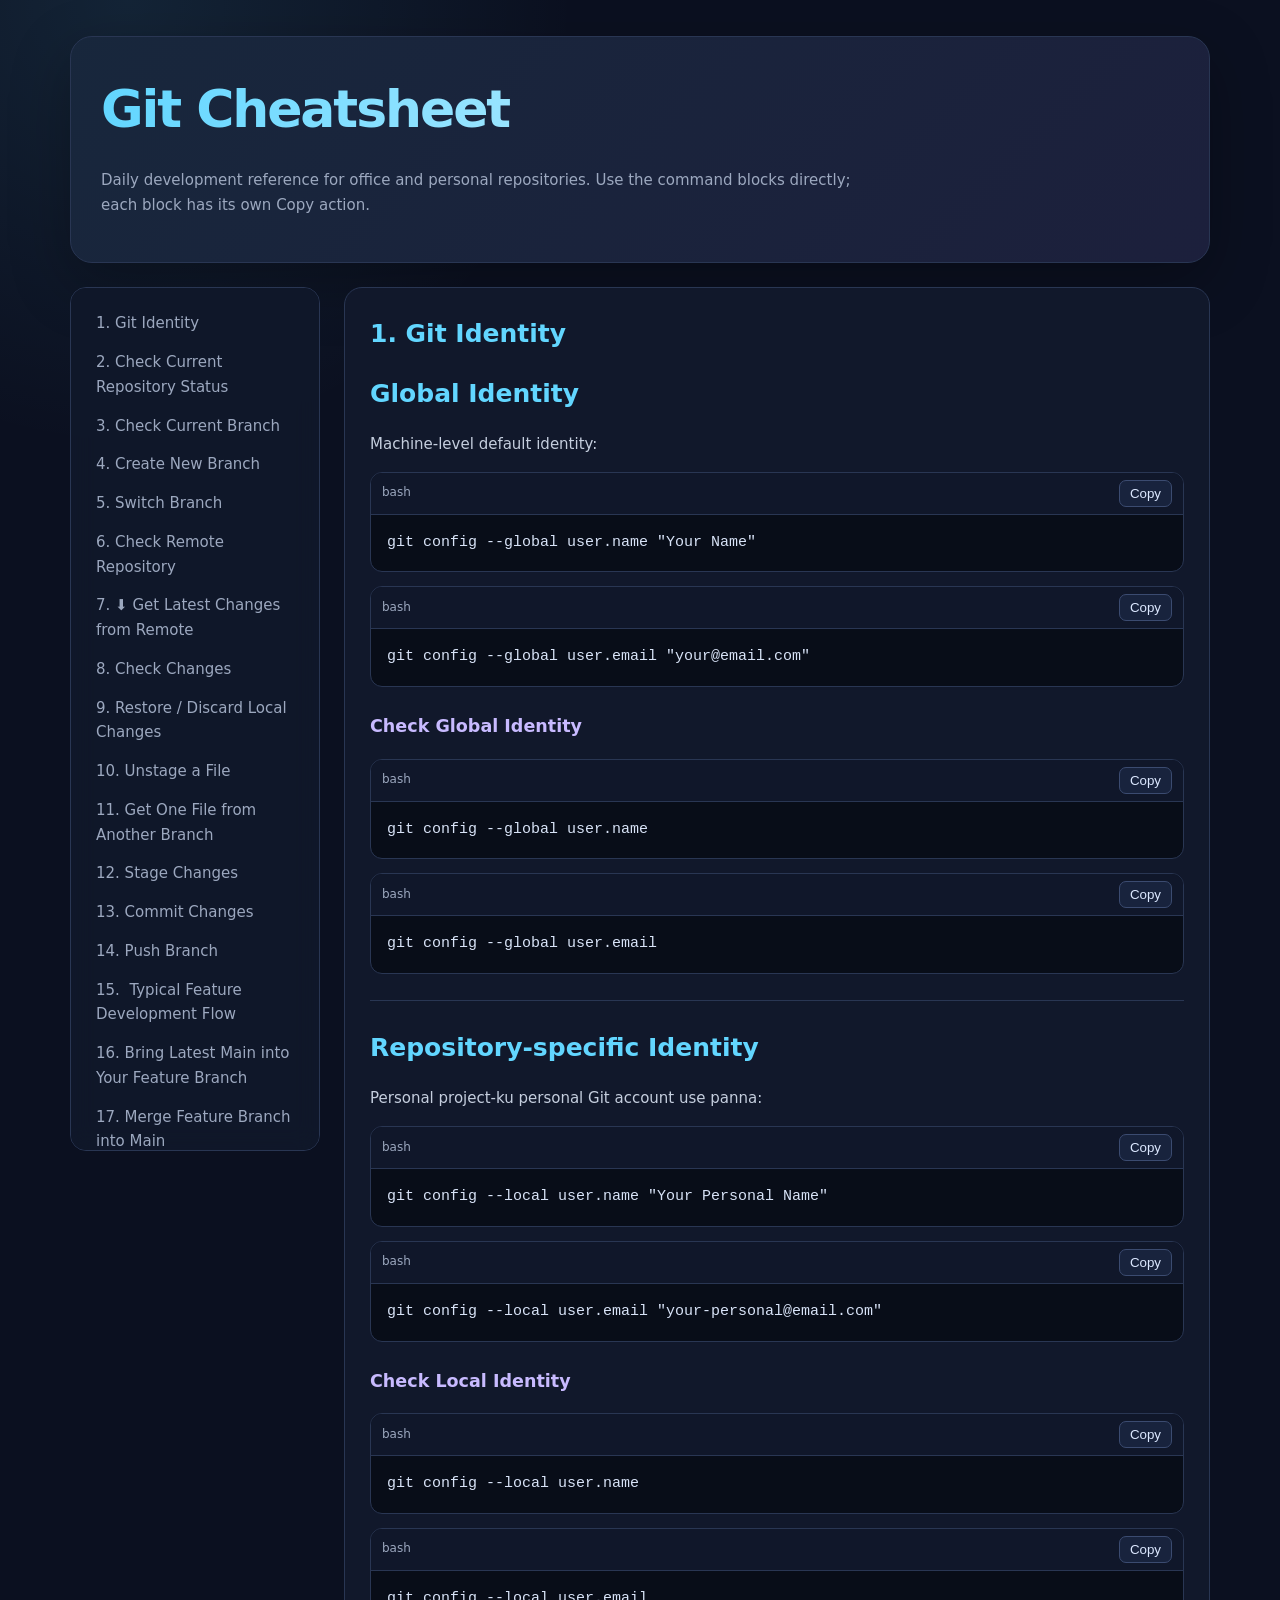
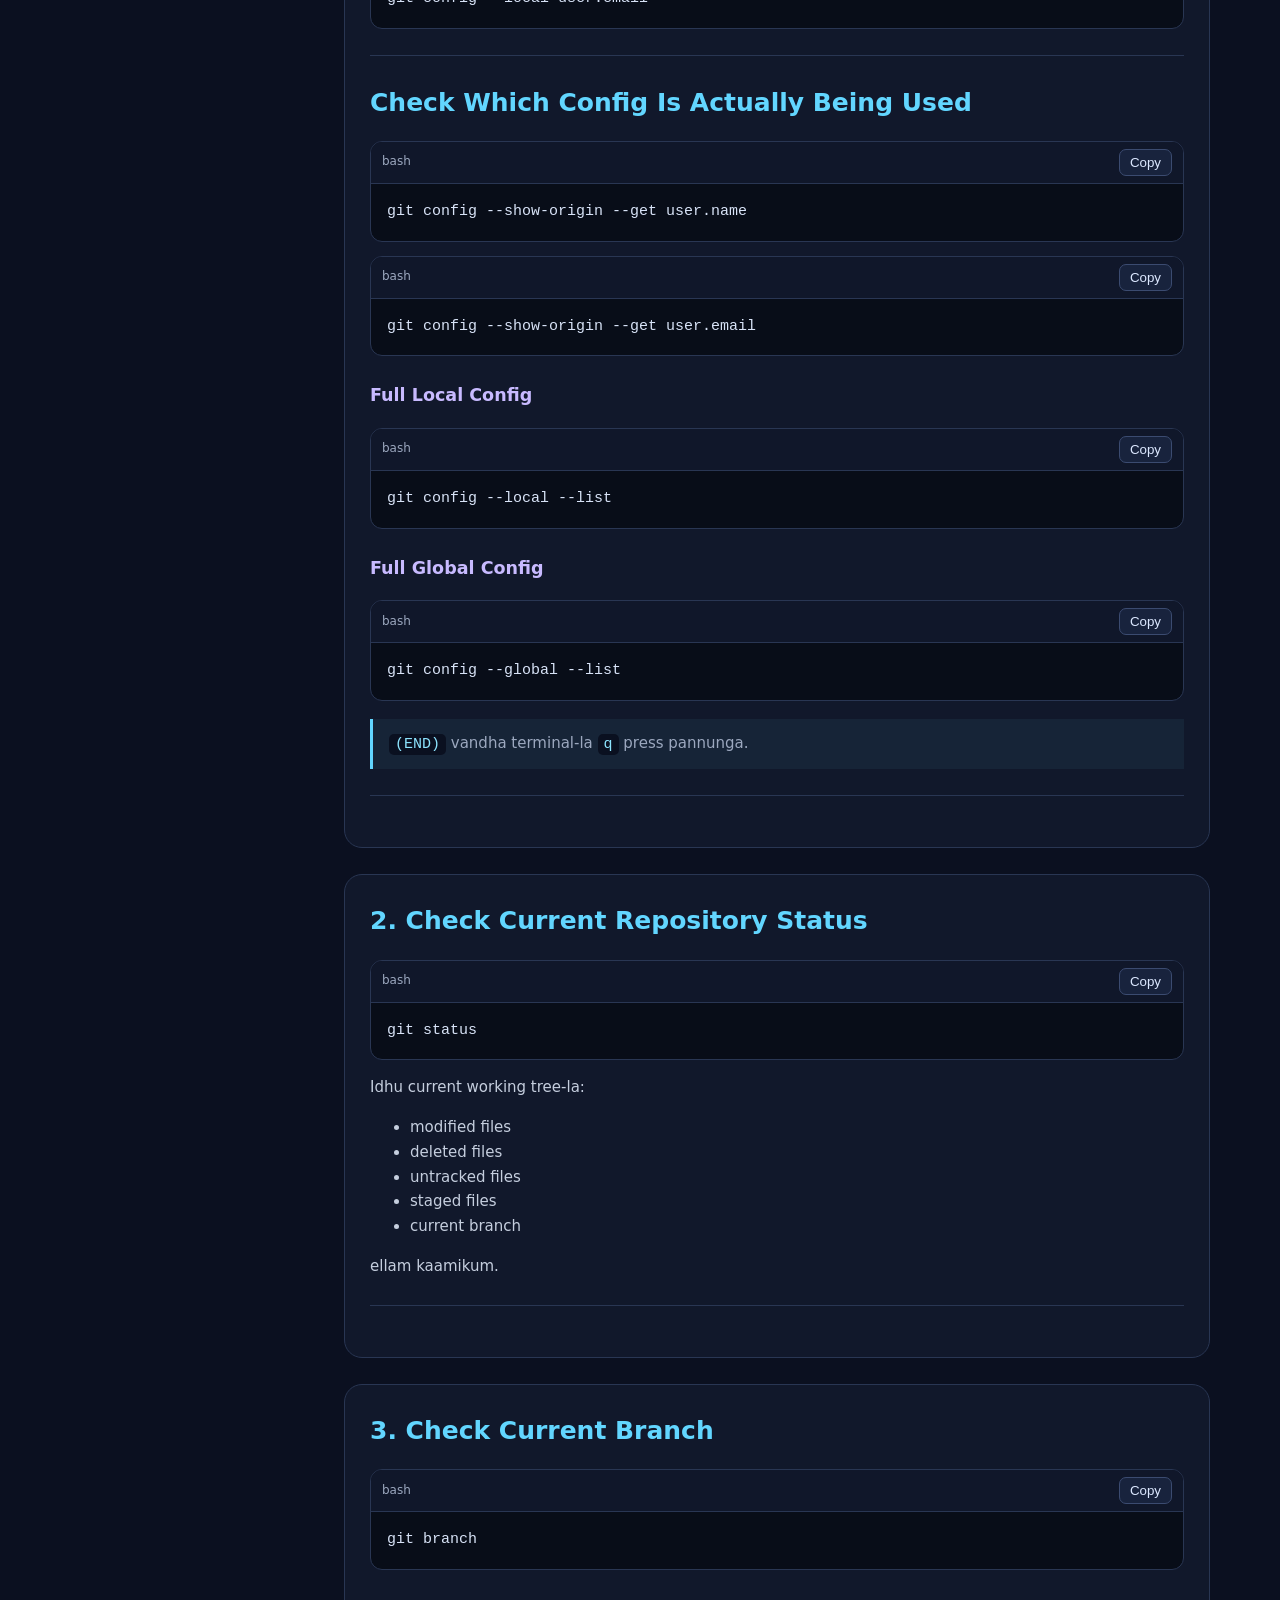
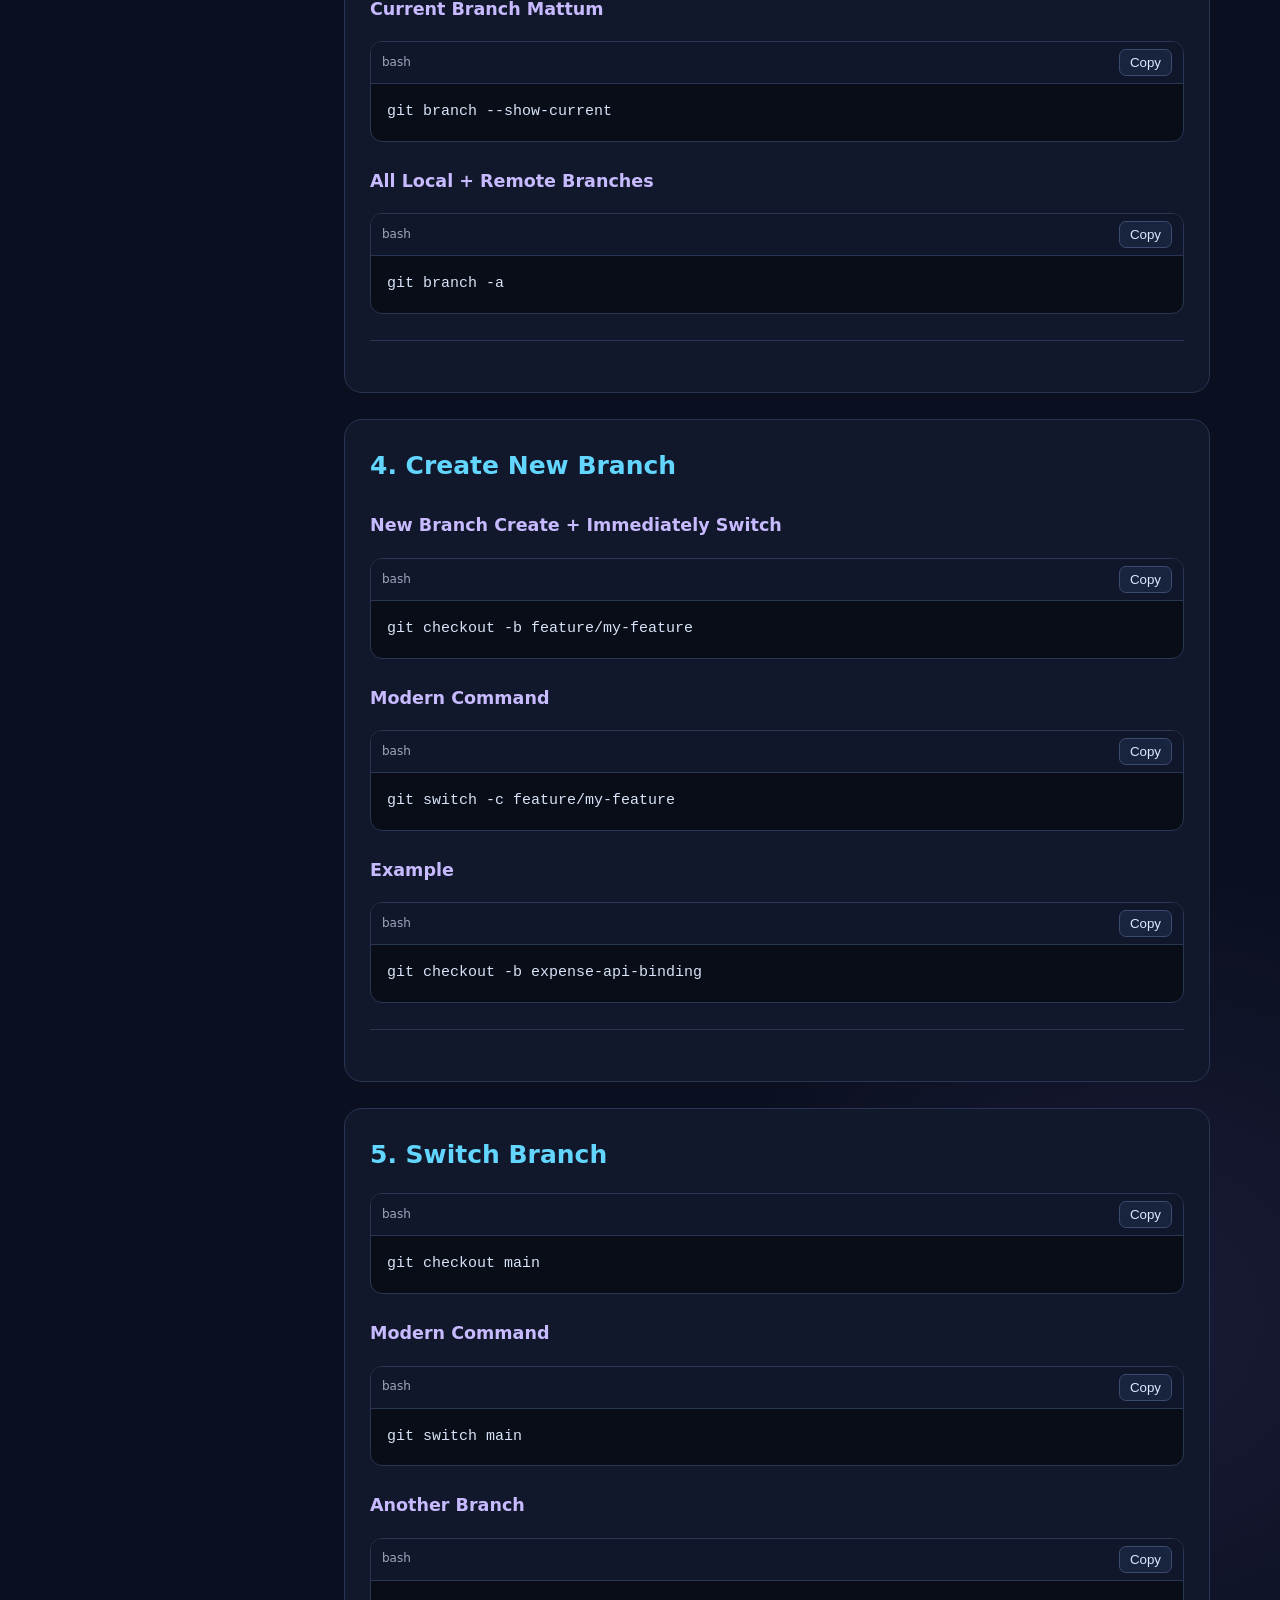
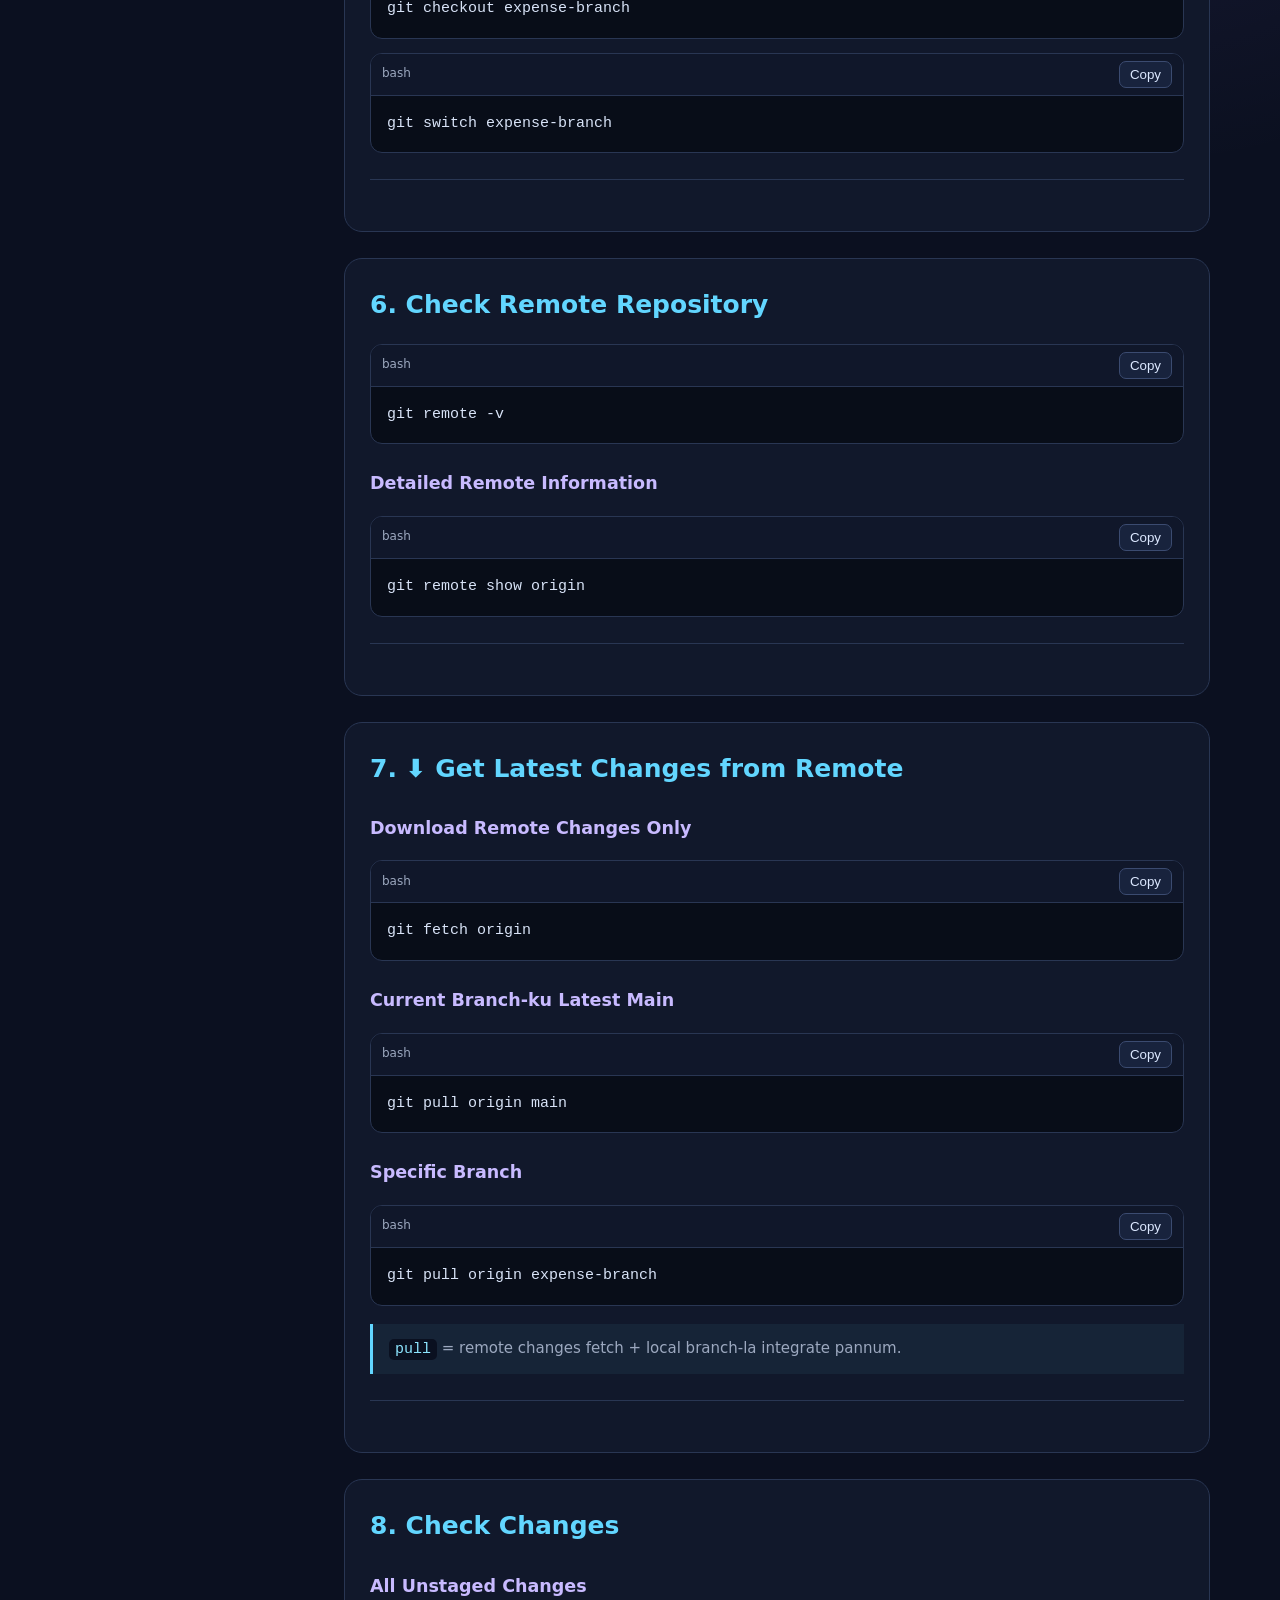
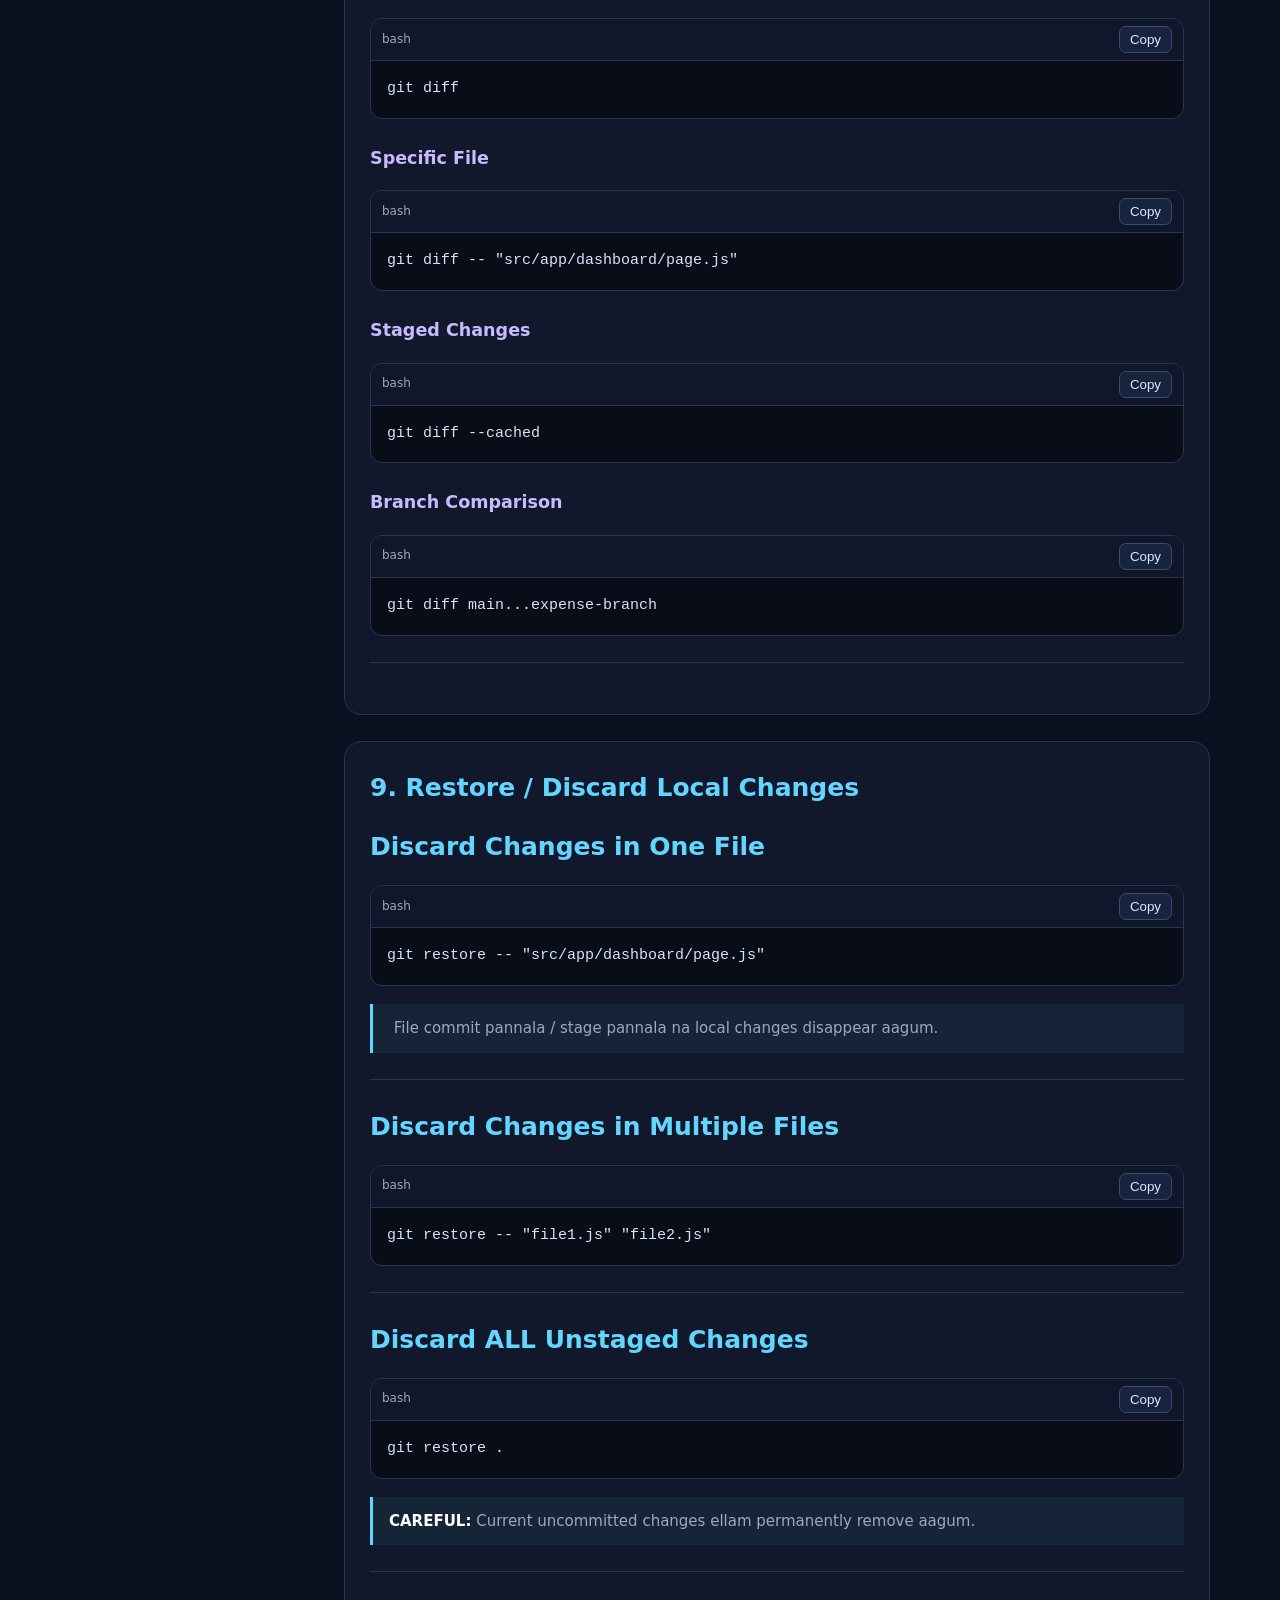
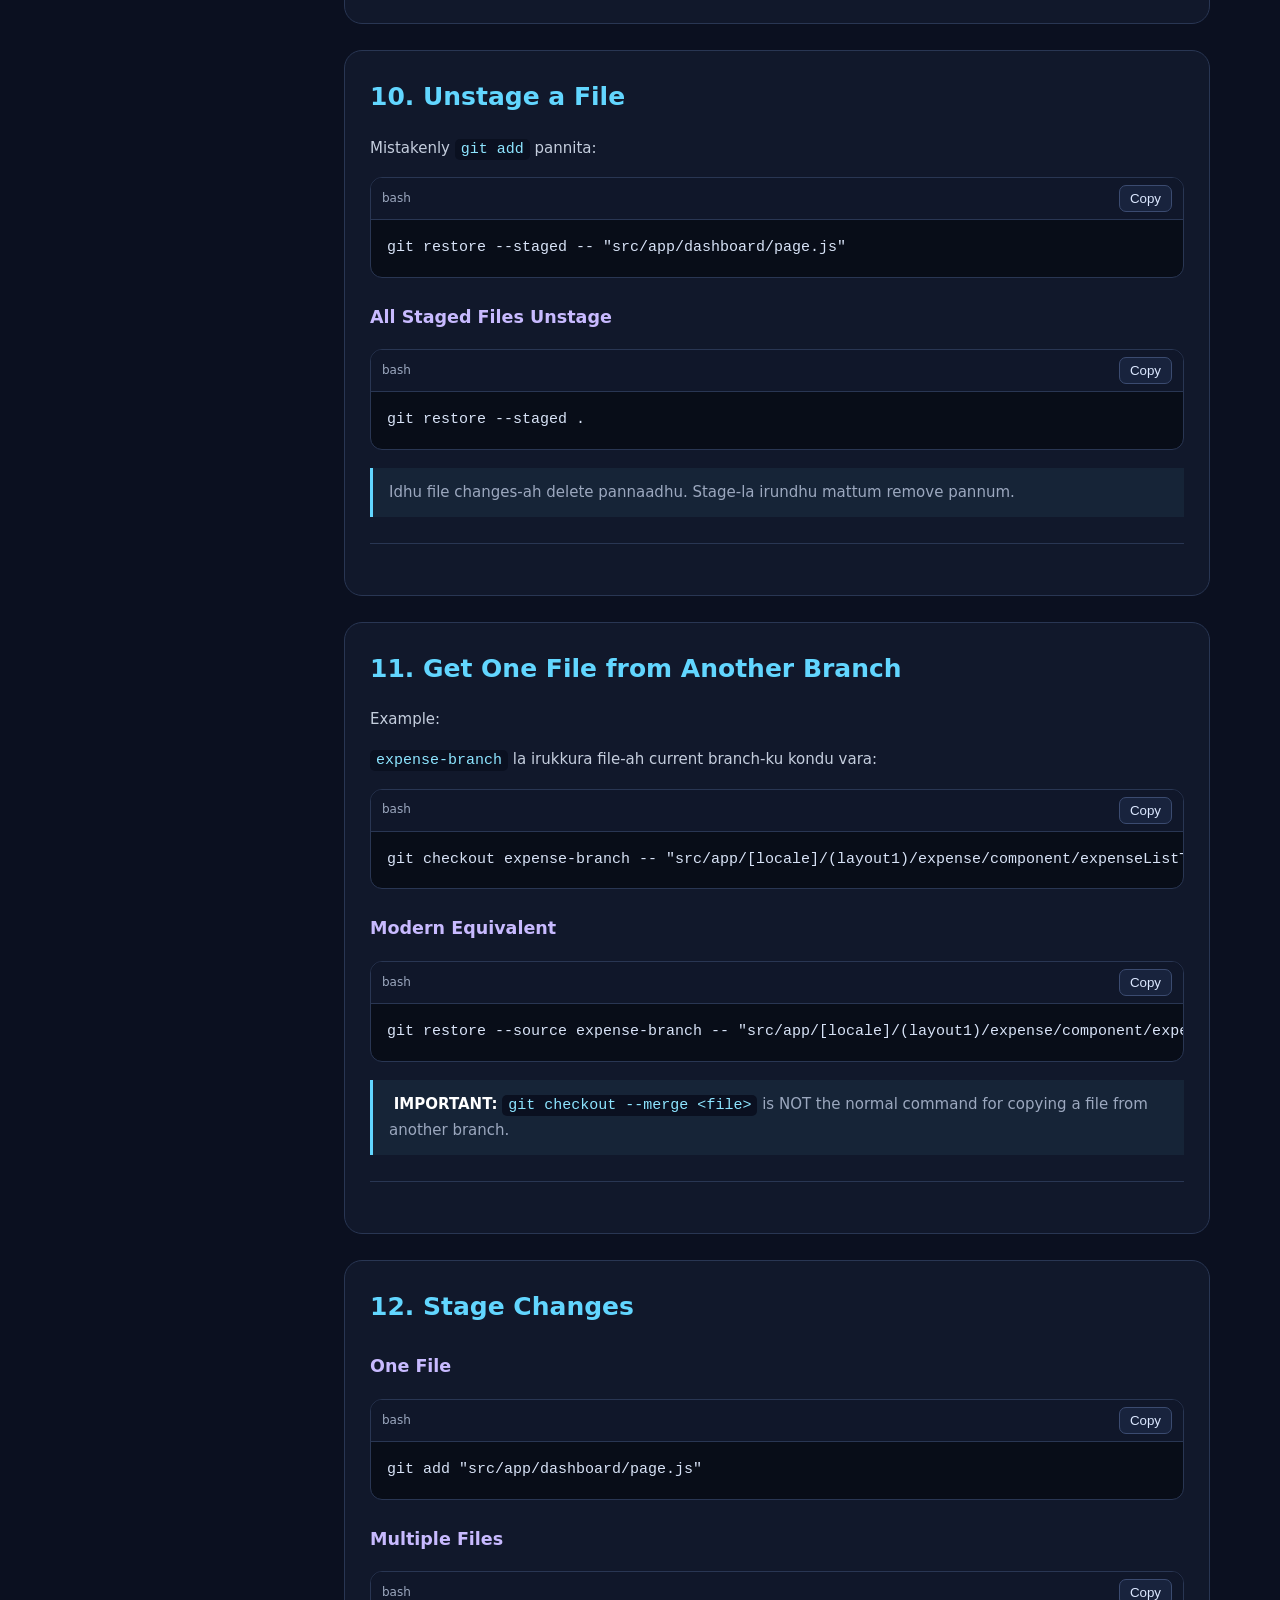
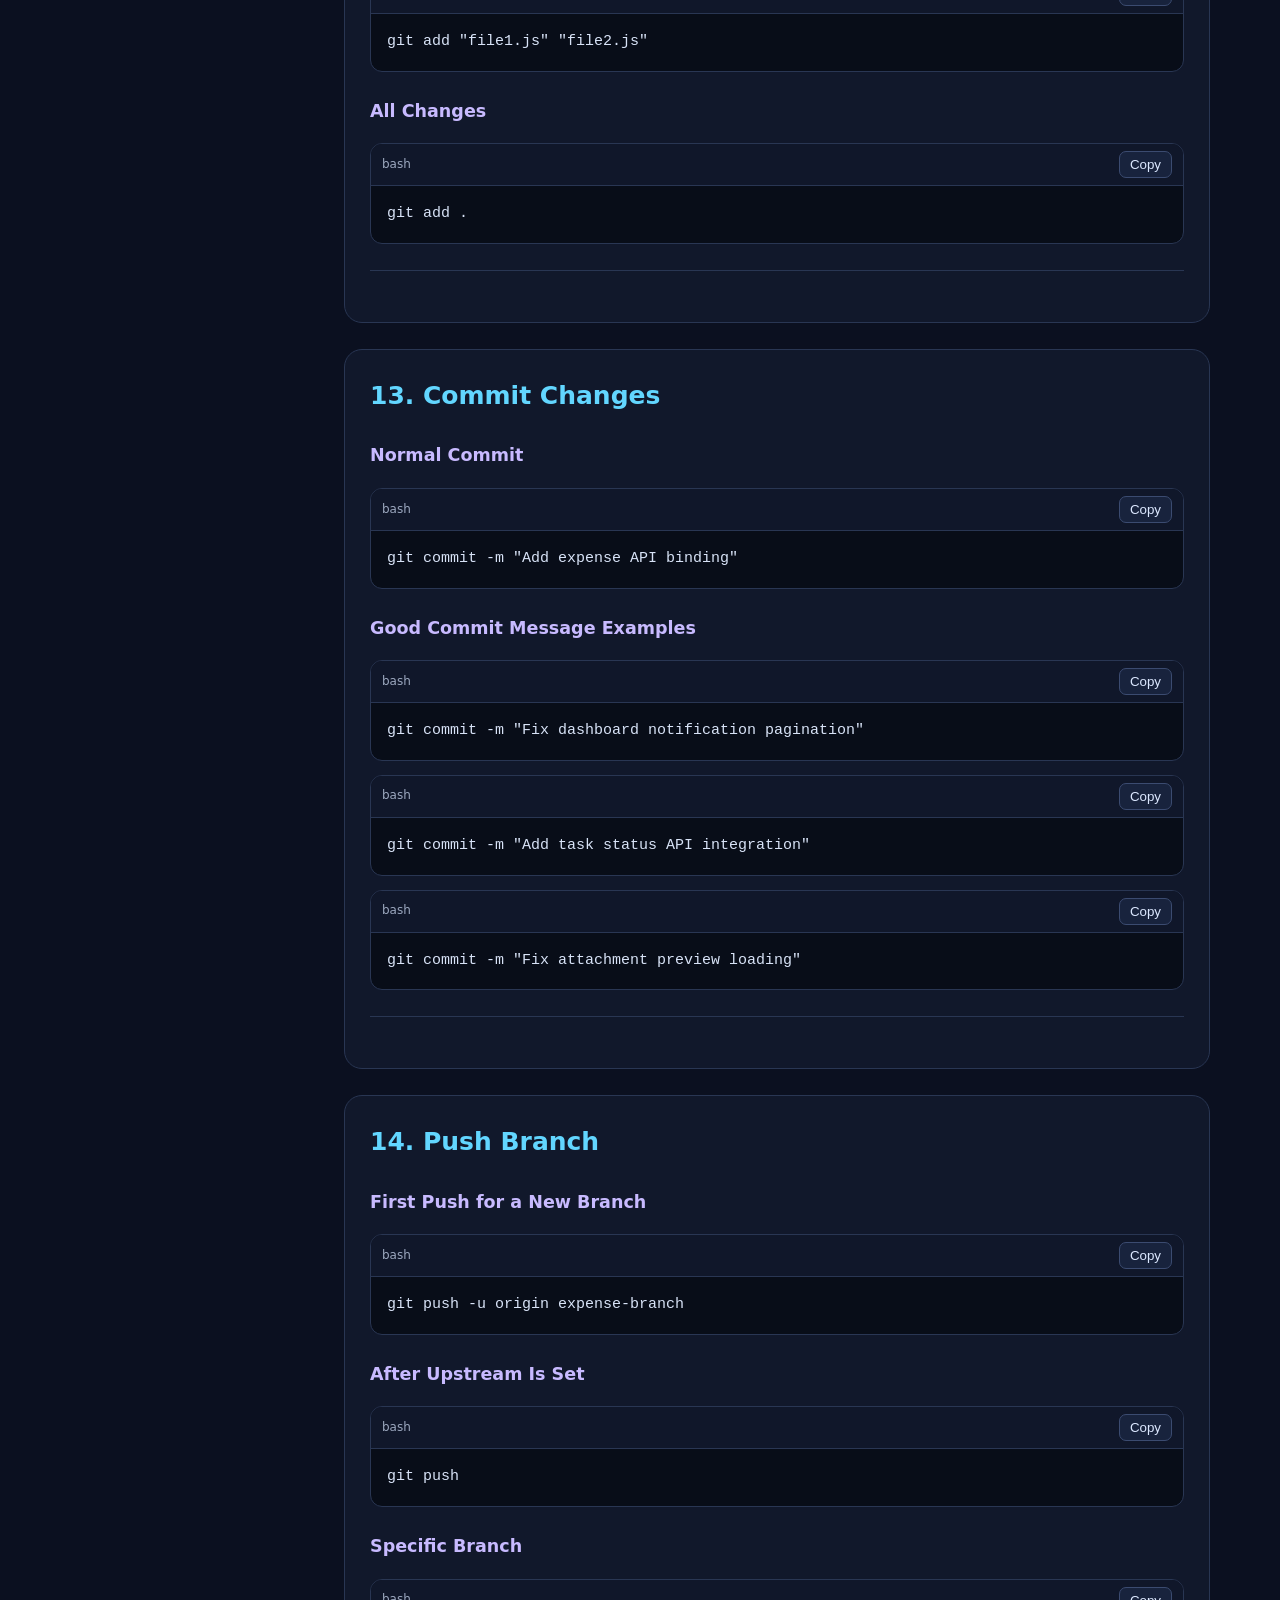
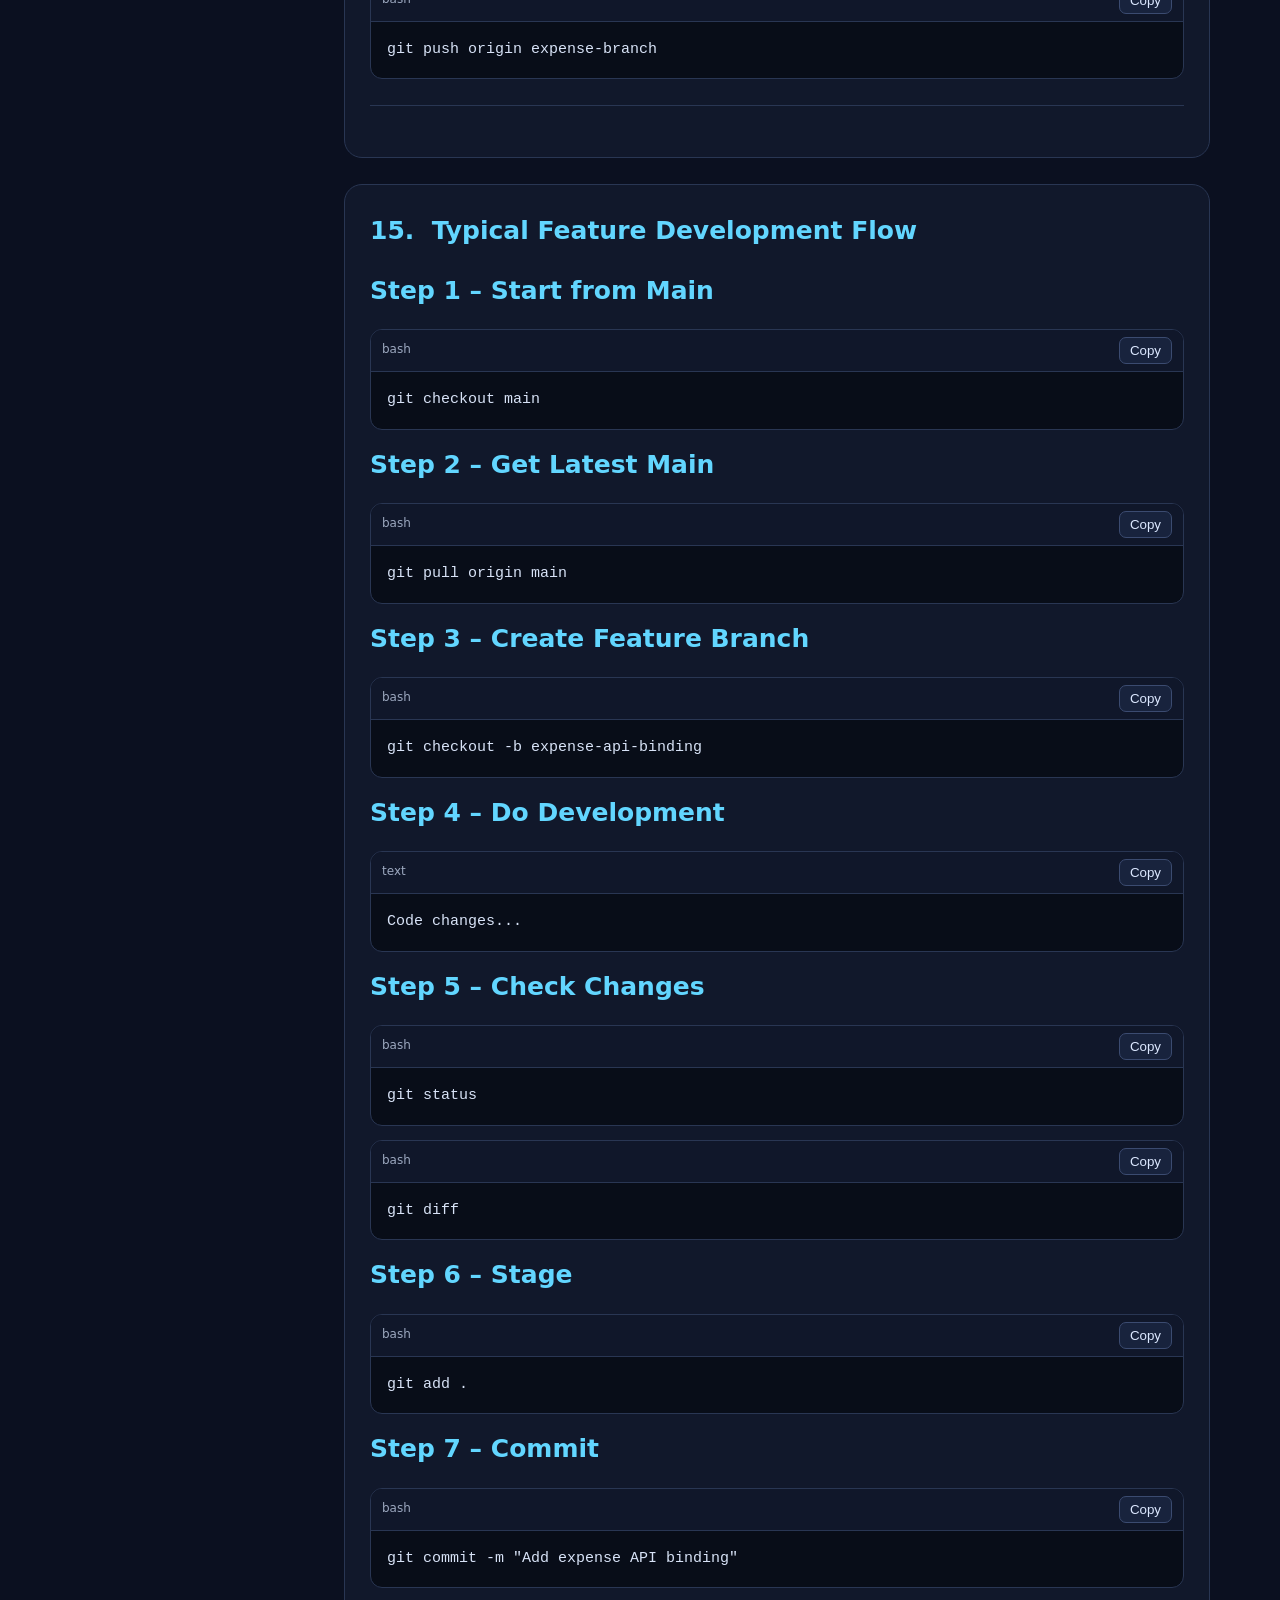
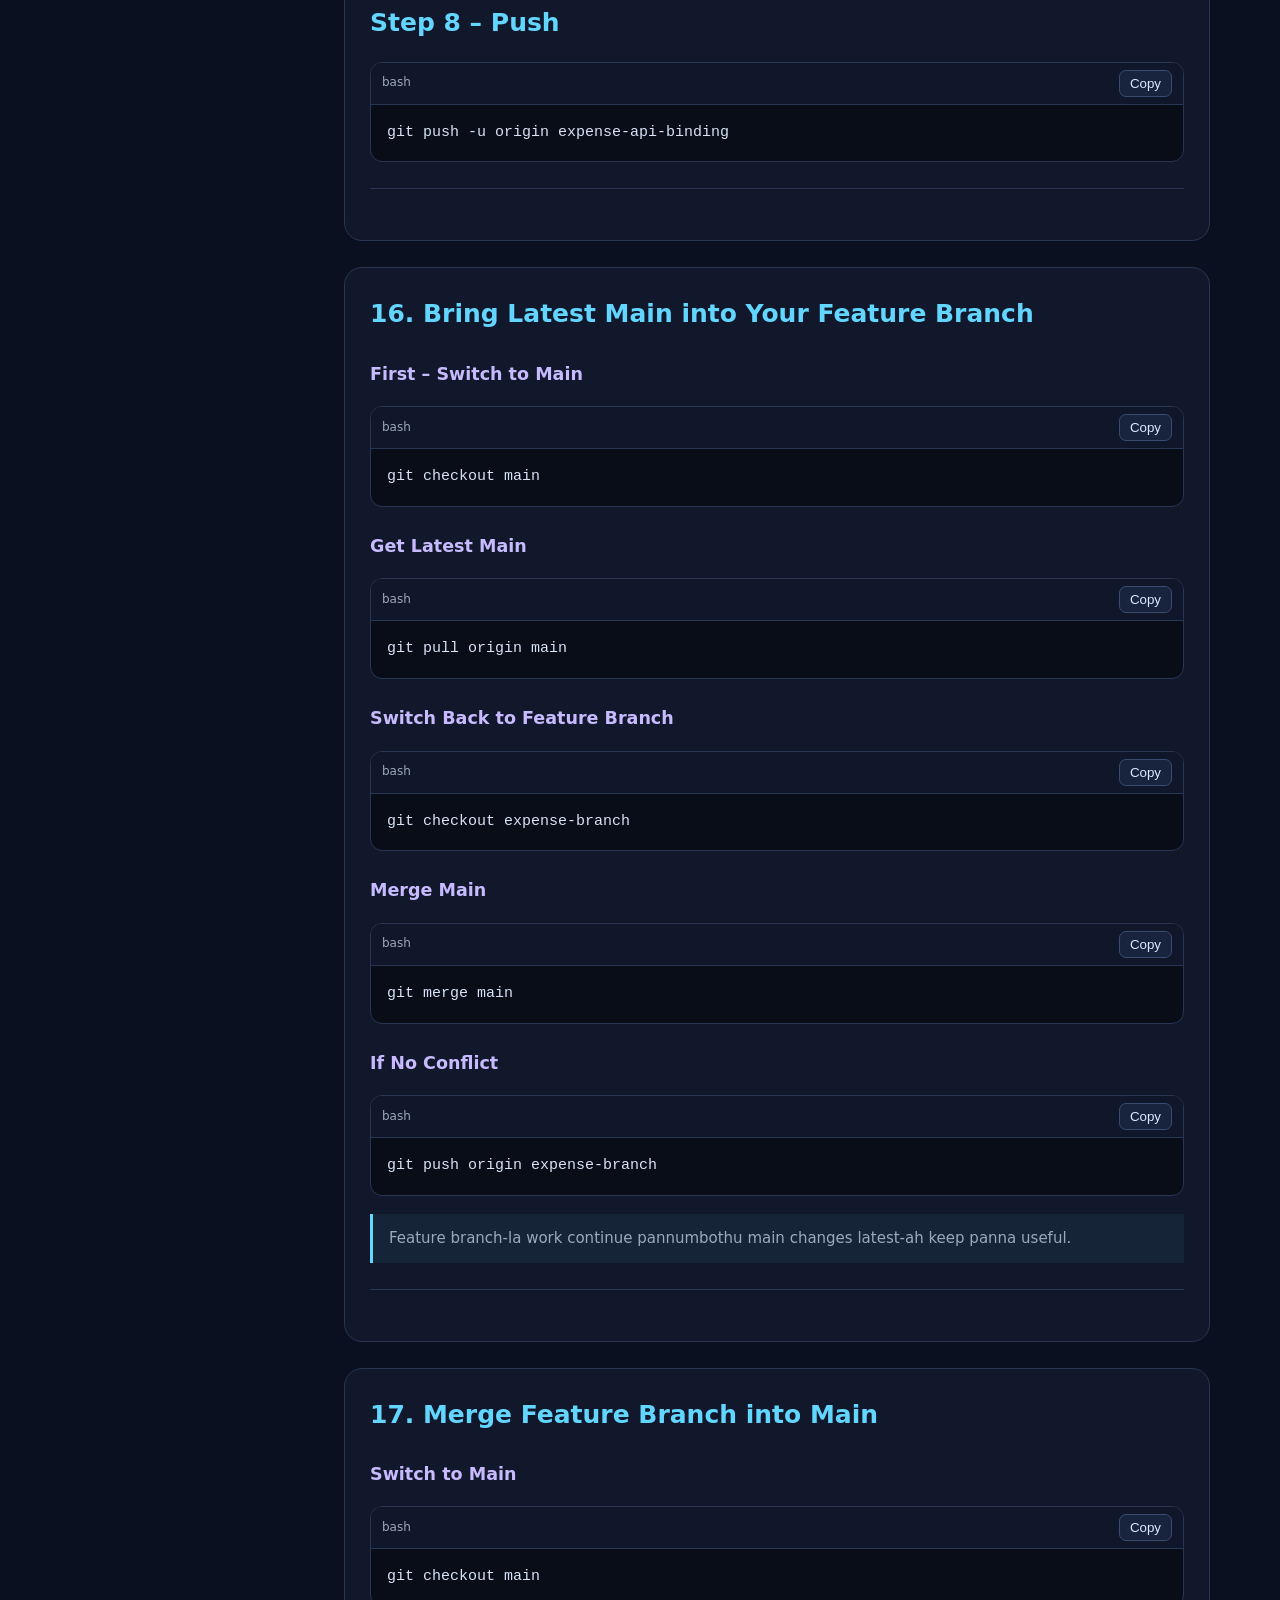
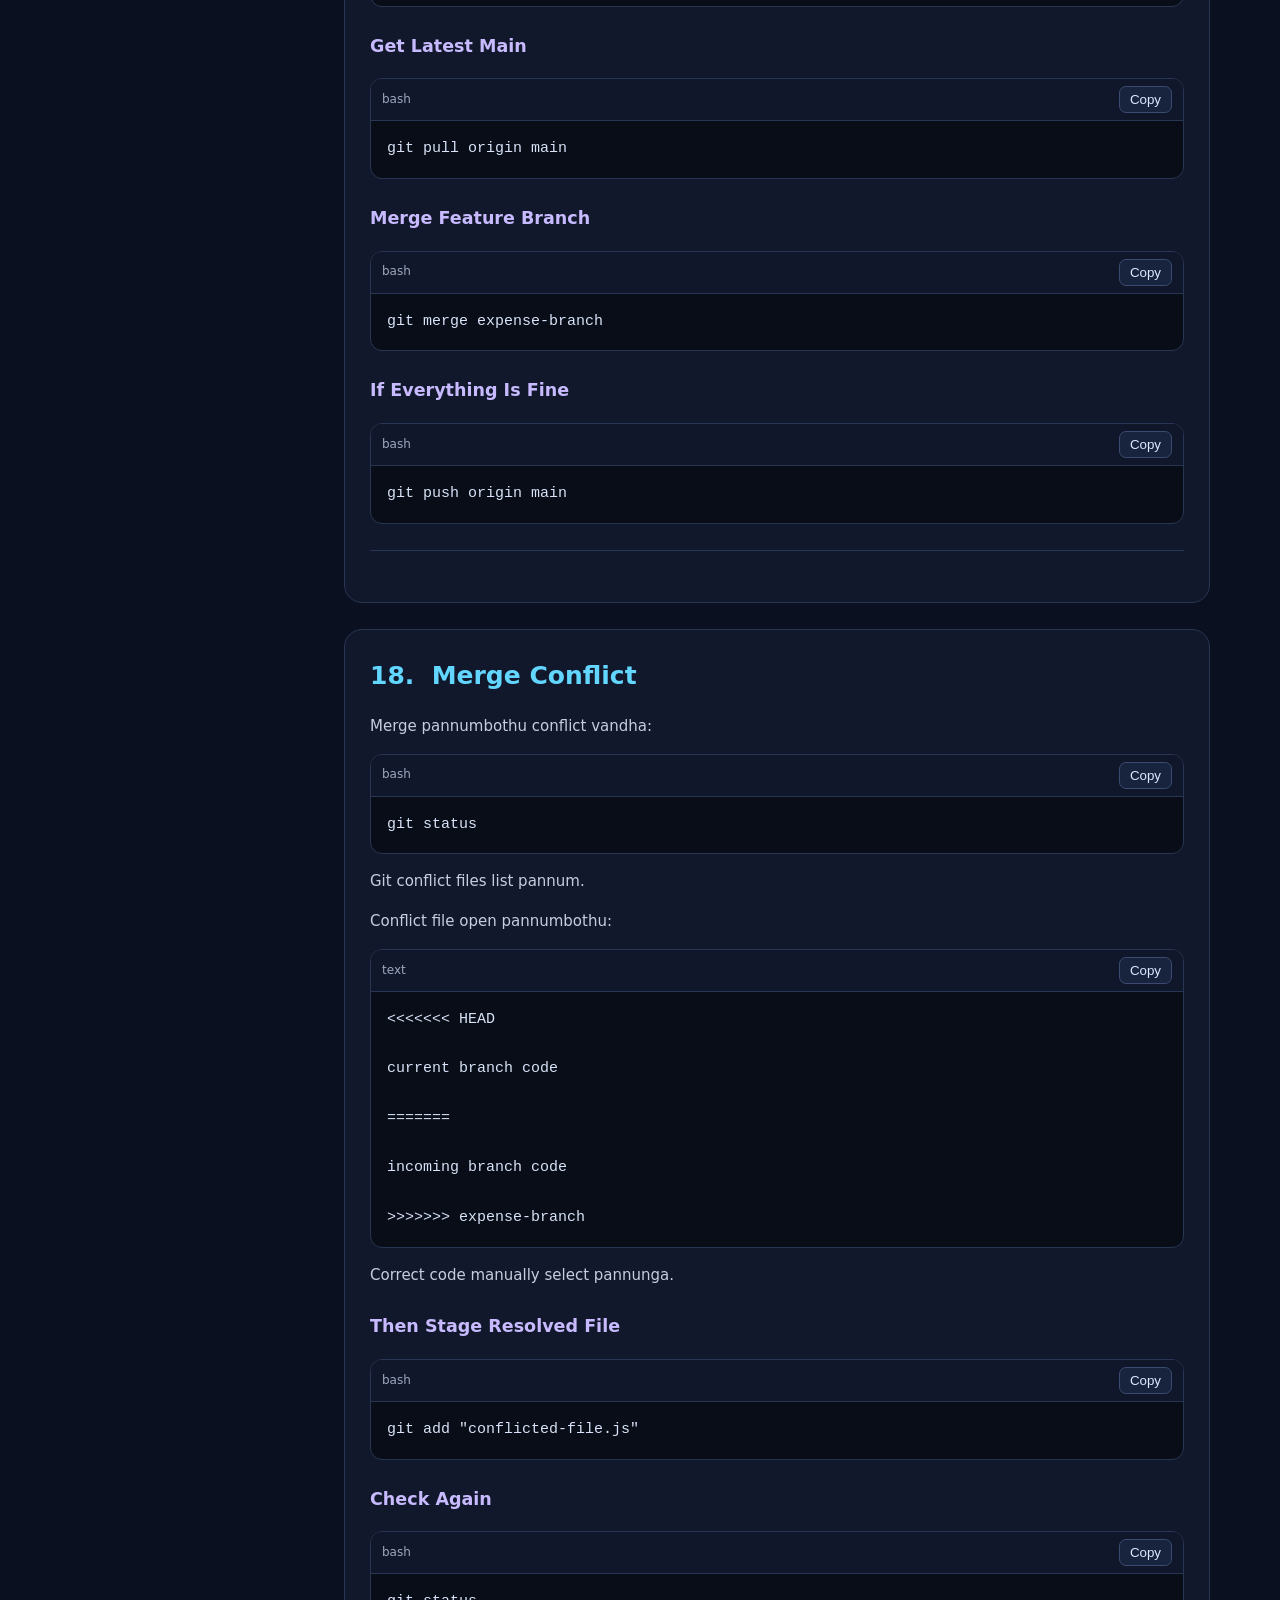
==== GIT-CHEATSHEET.html @ 541788a7 "Add files via upload" ====
<!doctype html>
<html lang="en">
<head>
<meta charset="utf-8">
<meta name="viewport" content="width=device-width, initial-scale=1">
<title>Git Cheatsheet</title>
<style>
:root {
  --bg:#0b1020;
  --panel:#11182b;
  --panel2:#17213a;
  --text:#e8edf7;
  --muted:#9ca8bf;
  --accent:#62d6ff;
  --accent2:#9b7bff;
  --green:#5ee6a8;
  --yellow:#ffd166;
  --red:#ff6b7a;
  --border:#293653;
}
* { box-sizing:border-box; }
html { scroll-behavior:smooth; }
body {
  margin:0;
  background:
    radial-gradient(circle at 10% 0%, rgba(98,214,255,.10), transparent 28rem),
    radial-gradient(circle at 90% 10%, rgba(155,123,255,.10), transparent 28rem),
    var(--bg);
  color:var(--text);
  font:15px/1.65 Inter,ui-sans-serif,system-ui,-apple-system,BlinkMacSystemFont,"Segoe UI",sans-serif;
}
.shell { max-width:1180px; margin:auto; padding:36px 20px 80px; }
.hero {
  padding:30px;
  border:1px solid var(--border);
  border-radius:22px;
  background:linear-gradient(135deg,rgba(98,214,255,.08),rgba(155,123,255,.08)),var(--panel);
  box-shadow:0 20px 60px rgba(0,0,0,.28);
  animation:rise .65s ease both;
}
.hero h1 {
  margin:0;
  font-size:clamp(30px,5vw,52px);
  letter-spacing:-.04em;
  background:linear-gradient(90deg,var(--accent),#fff,var(--accent2));
  background-size:220% auto;
  color:transparent;
  background-clip:text;
  -webkit-background-clip:text;
  animation:shine 5s linear infinite;
}
.hero p { color:var(--muted); max-width:760px; }
.layout { display:grid; grid-template-columns:250px minmax(0,1fr); gap:24px; margin-top:24px; }
nav {
  position:sticky; top:18px; align-self:start; max-height:calc(100vh - 36px);
  overflow:auto; padding:16px; border:1px solid var(--border); border-radius:16px;
  background:rgba(17,24,43,.88); backdrop-filter:blur(12px);
}
nav a {
  display:block; padding:7px 9px; border-radius:8px; color:var(--muted);
  text-decoration:none; transition:.2s ease;
}
nav a:hover { color:#fff; background:rgba(98,214,255,.10); transform:translateX(3px); }
main { min-width:0; }
section {
  margin-bottom:26px; padding:25px; border:1px solid var(--border);
  border-radius:18px; background:var(--panel);
  animation:fadeUp .55s ease both;
  scroll-margin-top:20px;
}
h2 { color:var(--accent); margin:0 0 18px; font-size:25px; }
h3 { color:#c8baff; margin-top:25px; }
p,li { color:#c5cede; }
blockquote {
  margin:18px 0; padding:12px 16px; border-left:3px solid var(--accent);
  background:rgba(98,214,255,.06); color:var(--muted);
}
hr { border:0; border-top:1px solid var(--border); margin:26px 0; }
code {
  color:#8de5ff; background:#0a1020; padding:2px 6px; border-radius:5px;
}
.code-wrap {
  margin:14px 0; overflow:hidden; border:1px solid var(--border);
  border-radius:12px; background:#080d18;
}
.code-head {
  display:flex; justify-content:space-between; align-items:center;
  padding:7px 11px; color:var(--muted); background:#10172a;
  border-bottom:1px solid var(--border); font-size:12px;
}
.copy-btn {
  border:1px solid #3b4b70; border-radius:7px; padding:5px 10px;
  background:#18233d; color:#dce8ff; cursor:pointer; transition:.2s;
}
.copy-btn:hover { border-color:var(--accent); color:#fff; }
pre { margin:0; padding:16px; overflow:auto; }
pre code { background:none; padding:0; color:#d8e3f7; }
strong { color:#fff; }
@keyframes rise { from {opacity:0;transform:translateY(12px)} to {opacity:1;transform:none} }
@keyframes fadeUp { from {opacity:0;transform:translateY(8px)} to {opacity:1;transform:none} }
@keyframes shine { to {background-position:220% center} }
@media (max-width:800px) {
  .layout { grid-template-columns:1fr; }
  nav { position:relative; top:auto; max-height:none; }
}
@media (prefers-reduced-motion:reduce) {
  *,*::before,*::after { animation:none!important; scroll-behavior:auto!important; transition:none!important; }
}
</style>
</head>
<body>
<div class="shell">
  <header class="hero">
    <h1>Git Cheatsheet</h1>
    <p>Daily development reference for office and personal repositories. Use the command blocks directly; each block has its own Copy action.</p>
  </header>
  <div class="layout">
    <nav aria-label="Quick Navigation">
      <a href="#1-git-identity">1.  Git Identity</a><a href="#2-check-current-repository-status">2.  Check Current Repository Status</a><a href="#3-check-current-branch">3.  Check Current Branch</a><a href="#4-create-new-branch">4.  Create New Branch</a><a href="#5-switch-branch">5.  Switch Branch</a><a href="#6-check-remote-repository">6.  Check Remote Repository</a><a href="#7-get-latest-changes-from-remote">7. ⬇️ Get Latest Changes from Remote</a><a href="#8-check-changes">8.  Check Changes</a><a href="#9-restore-discard-local-changes">9.  Restore / Discard Local Changes</a><a href="#10-unstage-a-file">10.  Unstage a File</a><a href="#11-get-one-file-from-another-branch">11.  Get One File from Another Branch</a><a href="#12-stage-changes">12.  Stage Changes</a><a href="#13-commit-changes">13.  Commit Changes</a><a href="#14-push-branch">14.  Push Branch</a><a href="#15-typical-feature-development-flow">15. ️ Typical Feature Development Flow</a><a href="#16-bring-latest-main-into-your-feature-branch">16.  Bring Latest Main into Your Feature Branch</a><a href="#17-merge-feature-branch-into-main">17.  Merge Feature Branch into Main</a><a href="#18-merge-conflict">18. ️ Merge Conflict</a><a href="#19-abort-a-merge">19.  Abort a Merge</a><a href="#20-abort-rebase">20.  Abort Rebase</a><a href="#21-view-commit-history">21.  View Commit History</a><a href="#22-check-a-specific-commit">22.  Check a Specific Commit</a><a href="#23-amend-last-commit">23. ️ Amend Last Commit</a><a href="#24-revert-a-commit">24. ↩️ Revert a Commit</a><a href="#25-reset">25. ⏪ Reset</a><a href="#26-recover-lost-changes-commits">26.  Recover Lost Changes / Commits</a><a href="#27-stash">27.  Stash</a><a href="#28-delete-branch">28. ️ Delete Branch</a><a href="#29-rename-current-branch">29. ️ Rename Current Branch</a><a href="#30-compare-branches">30.  Compare Branches</a><a href="#31-see-which-files-changed">31.  See Which Files Changed</a><a href="#32-remove-untracked-files">32.  Remove Untracked Files</a><a href="#33-pull-before-starting-work">33.  Pull Before Starting Work</a><a href="#34-before-commit-checklist">34.  Before Commit Checklist</a><a href="#35-before-push-checklist">35.  Before Push Checklist</a><a href="#36-if-you-accidentally-added-a-secret">36.  If You Accidentally Added a Secret</a><a href="#37-check-ignored-files">37.  Check Ignored Files</a><a href="#38-common-git-commands-quick-reference">38.  Common Git Commands – Quick Reference</a><a href="#39-nano-editor">39.  Nano Editor</a><a href="#40-vim-editor">40.  Vim Editor</a><a href="#41-recommended-daily-workflow">41.  Recommended Daily Workflow</a><a href="#42-important-difference">42.  Important Difference</a><a href="#43-golden-rule">43. ️ Golden Rule</a><a href="#git-command-safety-guide">Git Command Safety Guide</a><a href="#final-reminder">Final Reminder</a>
    </nav>
    <main>
<section id="1-git-identity"><h2>1.  Git Identity</h2><h2 id="global-identity">Global Identity</h2>
<p>Machine-level default identity:</p>
<div class="code-wrap"><div class="code-head"><span>bash</span><button type="button" class="copy-btn">Copy</button></div><pre><code>git config --global user.name &quot;Your Name&quot;</code></pre></div>
<div class="code-wrap"><div class="code-head"><span>bash</span><button type="button" class="copy-btn">Copy</button></div><pre><code>git config --global user.email &quot;your@email.com&quot;</code></pre></div>
<h3>Check Global Identity</h3>
<div class="code-wrap"><div class="code-head"><span>bash</span><button type="button" class="copy-btn">Copy</button></div><pre><code>git config --global user.name</code></pre></div>
<div class="code-wrap"><div class="code-head"><span>bash</span><button type="button" class="copy-btn">Copy</button></div><pre><code>git config --global user.email</code></pre></div>
<hr>
<h2 id="repository-specific-identity">Repository-specific Identity</h2>
<p>Personal project-ku personal Git account use panna:</p>
<div class="code-wrap"><div class="code-head"><span>bash</span><button type="button" class="copy-btn">Copy</button></div><pre><code>git config --local user.name &quot;Your Personal Name&quot;</code></pre></div>
<div class="code-wrap"><div class="code-head"><span>bash</span><button type="button" class="copy-btn">Copy</button></div><pre><code>git config --local user.email &quot;your-personal@email.com&quot;</code></pre></div>
<h3>Check Local Identity</h3>
<div class="code-wrap"><div class="code-head"><span>bash</span><button type="button" class="copy-btn">Copy</button></div><pre><code>git config --local user.name</code></pre></div>
<div class="code-wrap"><div class="code-head"><span>bash</span><button type="button" class="copy-btn">Copy</button></div><pre><code>git config --local user.email</code></pre></div>
<hr>
<h2 id="check-which-config-is-actually-being-used">Check Which Config Is Actually Being Used</h2>
<div class="code-wrap"><div class="code-head"><span>bash</span><button type="button" class="copy-btn">Copy</button></div><pre><code>git config --show-origin --get user.name</code></pre></div>
<div class="code-wrap"><div class="code-head"><span>bash</span><button type="button" class="copy-btn">Copy</button></div><pre><code>git config --show-origin --get user.email</code></pre></div>
<h3>Full Local Config</h3>
<div class="code-wrap"><div class="code-head"><span>bash</span><button type="button" class="copy-btn">Copy</button></div><pre><code>git config --local --list</code></pre></div>
<h3>Full Global Config</h3>
<div class="code-wrap"><div class="code-head"><span>bash</span><button type="button" class="copy-btn">Copy</button></div><pre><code>git config --global --list</code></pre></div>
<blockquote> <code>(END)</code> vandha terminal-la <code>q</code> press pannunga.</blockquote>
<hr></section>
<section id="2-check-current-repository-status"><h2>2.  Check Current Repository Status</h2><div class="code-wrap"><div class="code-head"><span>bash</span><button type="button" class="copy-btn">Copy</button></div><pre><code>git status</code></pre></div>
<p>Idhu current working tree-la:</p>
<ul><li>modified files</li><li>deleted files</li><li>untracked files</li><li>staged files</li><li>current branch</li></ul>
<p>ellam kaamikum.</p>
<hr></section>
<section id="3-check-current-branch"><h2>3.  Check Current Branch</h2><div class="code-wrap"><div class="code-head"><span>bash</span><button type="button" class="copy-btn">Copy</button></div><pre><code>git branch</code></pre></div>
<h3>Current Branch Mattum</h3>
<div class="code-wrap"><div class="code-head"><span>bash</span><button type="button" class="copy-btn">Copy</button></div><pre><code>git branch --show-current</code></pre></div>
<h3>All Local + Remote Branches</h3>
<div class="code-wrap"><div class="code-head"><span>bash</span><button type="button" class="copy-btn">Copy</button></div><pre><code>git branch -a</code></pre></div>
<hr></section>
<section id="4-create-new-branch"><h2>4.  Create New Branch</h2><h3>New Branch Create + Immediately Switch</h3>
<div class="code-wrap"><div class="code-head"><span>bash</span><button type="button" class="copy-btn">Copy</button></div><pre><code>git checkout -b feature/my-feature</code></pre></div>
<h3>Modern Command</h3>
<div class="code-wrap"><div class="code-head"><span>bash</span><button type="button" class="copy-btn">Copy</button></div><pre><code>git switch -c feature/my-feature</code></pre></div>
<h3>Example</h3>
<div class="code-wrap"><div class="code-head"><span>bash</span><button type="button" class="copy-btn">Copy</button></div><pre><code>git checkout -b expense-api-binding</code></pre></div>
<hr></section>
<section id="5-switch-branch"><h2>5.  Switch Branch</h2><div class="code-wrap"><div class="code-head"><span>bash</span><button type="button" class="copy-btn">Copy</button></div><pre><code>git checkout main</code></pre></div>
<h3>Modern Command</h3>
<div class="code-wrap"><div class="code-head"><span>bash</span><button type="button" class="copy-btn">Copy</button></div><pre><code>git switch main</code></pre></div>
<h3>Another Branch</h3>
<div class="code-wrap"><div class="code-head"><span>bash</span><button type="button" class="copy-btn">Copy</button></div><pre><code>git checkout expense-branch</code></pre></div>
<div class="code-wrap"><div class="code-head"><span>bash</span><button type="button" class="copy-btn">Copy</button></div><pre><code>git switch expense-branch</code></pre></div>
<hr></section>
<section id="6-check-remote-repository"><h2>6.  Check Remote Repository</h2><div class="code-wrap"><div class="code-head"><span>bash</span><button type="button" class="copy-btn">Copy</button></div><pre><code>git remote -v</code></pre></div>
<h3>Detailed Remote Information</h3>
<div class="code-wrap"><div class="code-head"><span>bash</span><button type="button" class="copy-btn">Copy</button></div><pre><code>git remote show origin</code></pre></div>
<hr></section>
<section id="7-get-latest-changes-from-remote"><h2>7. ⬇️ Get Latest Changes from Remote</h2><h3>Download Remote Changes Only</h3>
<div class="code-wrap"><div class="code-head"><span>bash</span><button type="button" class="copy-btn">Copy</button></div><pre><code>git fetch origin</code></pre></div>
<h3>Current Branch-ku Latest Main</h3>
<div class="code-wrap"><div class="code-head"><span>bash</span><button type="button" class="copy-btn">Copy</button></div><pre><code>git pull origin main</code></pre></div>
<h3>Specific Branch</h3>
<div class="code-wrap"><div class="code-head"><span>bash</span><button type="button" class="copy-btn">Copy</button></div><pre><code>git pull origin expense-branch</code></pre></div>
<blockquote> <code>pull</code> = remote changes fetch + local branch-la integrate pannum.</blockquote>
<hr></section>
<section id="8-check-changes"><h2>8.  Check Changes</h2><h3>All Unstaged Changes</h3>
<div class="code-wrap"><div class="code-head"><span>bash</span><button type="button" class="copy-btn">Copy</button></div><pre><code>git diff</code></pre></div>
<h3>Specific File</h3>
<div class="code-wrap"><div class="code-head"><span>bash</span><button type="button" class="copy-btn">Copy</button></div><pre><code>git diff -- &quot;src/app/dashboard/page.js&quot;</code></pre></div>
<h3>Staged Changes</h3>
<div class="code-wrap"><div class="code-head"><span>bash</span><button type="button" class="copy-btn">Copy</button></div><pre><code>git diff --cached</code></pre></div>
<h3>Branch Comparison</h3>
<div class="code-wrap"><div class="code-head"><span>bash</span><button type="button" class="copy-btn">Copy</button></div><pre><code>git diff main...expense-branch</code></pre></div>
<hr></section>
<section id="9-restore-discard-local-changes"><h2>9.  Restore / Discard Local Changes</h2><h2 id="discard-changes-in-one-file">Discard Changes in One File</h2>
<div class="code-wrap"><div class="code-head"><span>bash</span><button type="button" class="copy-btn">Copy</button></div><pre><code>git restore -- &quot;src/app/dashboard/page.js&quot;</code></pre></div>
<blockquote>️ File commit pannala / stage pannala na local changes disappear aagum.</blockquote>
<hr>
<h2 id="discard-changes-in-multiple-files">Discard Changes in Multiple Files</h2>
<div class="code-wrap"><div class="code-head"><span>bash</span><button type="button" class="copy-btn">Copy</button></div><pre><code>git restore -- &quot;file1.js&quot; &quot;file2.js&quot;</code></pre></div>
<hr>
<h2 id="discard-all-unstaged-changes">Discard ALL Unstaged Changes</h2>
<div class="code-wrap"><div class="code-head"><span>bash</span><button type="button" class="copy-btn">Copy</button></div><pre><code>git restore .</code></pre></div>
<blockquote> <strong>CAREFUL:</strong> Current uncommitted changes ellam permanently remove aagum.</blockquote>
<hr></section>
<section id="10-unstage-a-file"><h2>10.  Unstage a File</h2><p>Mistakenly <code>git add</code> pannita:</p>
<div class="code-wrap"><div class="code-head"><span>bash</span><button type="button" class="copy-btn">Copy</button></div><pre><code>git restore --staged -- &quot;src/app/dashboard/page.js&quot;</code></pre></div>
<h3>All Staged Files Unstage</h3>
<div class="code-wrap"><div class="code-head"><span>bash</span><button type="button" class="copy-btn">Copy</button></div><pre><code>git restore --staged .</code></pre></div>
<blockquote> Idhu file changes-ah delete pannaadhu. Stage-la irundhu mattum remove pannum.</blockquote>
<hr></section>
<section id="11-get-one-file-from-another-branch"><h2>11.  Get One File from Another Branch</h2><p>Example:</p>
<p><code>expense-branch</code> la irukkura file-ah current branch-ku kondu vara:</p>
<div class="code-wrap"><div class="code-head"><span>bash</span><button type="button" class="copy-btn">Copy</button></div><pre><code>git checkout expense-branch -- &quot;src/app/[locale]/(layout1)/expense/component/expenseListTable.js&quot;</code></pre></div>
<h3>Modern Equivalent</h3>
<div class="code-wrap"><div class="code-head"><span>bash</span><button type="button" class="copy-btn">Copy</button></div><pre><code>git restore --source expense-branch -- &quot;src/app/[locale]/(layout1)/expense/component/expenseListTable.js&quot;</code></pre></div>
<blockquote>️ <strong>IMPORTANT:</strong> <code>git checkout --merge &lt;file&gt;</code> is NOT the normal command for copying a file from another branch.</blockquote>
<hr></section>
<section id="12-stage-changes"><h2>12.  Stage Changes</h2><h3>One File</h3>
<div class="code-wrap"><div class="code-head"><span>bash</span><button type="button" class="copy-btn">Copy</button></div><pre><code>git add &quot;src/app/dashboard/page.js&quot;</code></pre></div>
<h3>Multiple Files</h3>
<div class="code-wrap"><div class="code-head"><span>bash</span><button type="button" class="copy-btn">Copy</button></div><pre><code>git add &quot;file1.js&quot; &quot;file2.js&quot;</code></pre></div>
<h3>All Changes</h3>
<div class="code-wrap"><div class="code-head"><span>bash</span><button type="button" class="copy-btn">Copy</button></div><pre><code>git add .</code></pre></div>
<hr></section>
<section id="13-commit-changes"><h2>13.  Commit Changes</h2><h3>Normal Commit</h3>
<div class="code-wrap"><div class="code-head"><span>bash</span><button type="button" class="copy-btn">Copy</button></div><pre><code>git commit -m &quot;Add expense API binding&quot;</code></pre></div>
<h3>Good Commit Message Examples</h3>
<div class="code-wrap"><div class="code-head"><span>bash</span><button type="button" class="copy-btn">Copy</button></div><pre><code>git commit -m &quot;Fix dashboard notification pagination&quot;</code></pre></div>
<div class="code-wrap"><div class="code-head"><span>bash</span><button type="button" class="copy-btn">Copy</button></div><pre><code>git commit -m &quot;Add task status API integration&quot;</code></pre></div>
<div class="code-wrap"><div class="code-head"><span>bash</span><button type="button" class="copy-btn">Copy</button></div><pre><code>git commit -m &quot;Fix attachment preview loading&quot;</code></pre></div>
<hr></section>
<section id="14-push-branch"><h2>14.  Push Branch</h2><h3>First Push for a New Branch</h3>
<div class="code-wrap"><div class="code-head"><span>bash</span><button type="button" class="copy-btn">Copy</button></div><pre><code>git push -u origin expense-branch</code></pre></div>
<h3>After Upstream Is Set</h3>
<div class="code-wrap"><div class="code-head"><span>bash</span><button type="button" class="copy-btn">Copy</button></div><pre><code>git push</code></pre></div>
<h3>Specific Branch</h3>
<div class="code-wrap"><div class="code-head"><span>bash</span><button type="button" class="copy-btn">Copy</button></div><pre><code>git push origin expense-branch</code></pre></div>
<hr></section>
<section id="15-typical-feature-development-flow"><h2>15. ️ Typical Feature Development Flow</h2><h2 id="step-1-start-from-main">Step 1 – Start from Main</h2>
<div class="code-wrap"><div class="code-head"><span>bash</span><button type="button" class="copy-btn">Copy</button></div><pre><code>git checkout main</code></pre></div>
<h2 id="step-2-get-latest-main">Step 2 – Get Latest Main</h2>
<div class="code-wrap"><div class="code-head"><span>bash</span><button type="button" class="copy-btn">Copy</button></div><pre><code>git pull origin main</code></pre></div>
<h2 id="step-3-create-feature-branch">Step 3 – Create Feature Branch</h2>
<div class="code-wrap"><div class="code-head"><span>bash</span><button type="button" class="copy-btn">Copy</button></div><pre><code>git checkout -b expense-api-binding</code></pre></div>
<h2 id="step-4-do-development">Step 4 – Do Development</h2>
<div class="code-wrap"><div class="code-head"><span>text</span><button type="button" class="copy-btn">Copy</button></div><pre><code>Code changes...</code></pre></div>
<h2 id="step-5-check-changes">Step 5 – Check Changes</h2>
<div class="code-wrap"><div class="code-head"><span>bash</span><button type="button" class="copy-btn">Copy</button></div><pre><code>git status</code></pre></div>
<div class="code-wrap"><div class="code-head"><span>bash</span><button type="button" class="copy-btn">Copy</button></div><pre><code>git diff</code></pre></div>
<h2 id="step-6-stage">Step 6 – Stage</h2>
<div class="code-wrap"><div class="code-head"><span>bash</span><button type="button" class="copy-btn">Copy</button></div><pre><code>git add .</code></pre></div>
<h2 id="step-7-commit">Step 7 – Commit</h2>
<div class="code-wrap"><div class="code-head"><span>bash</span><button type="button" class="copy-btn">Copy</button></div><pre><code>git commit -m &quot;Add expense API binding&quot;</code></pre></div>
<h2 id="step-8-push">Step 8 – Push</h2>
<div class="code-wrap"><div class="code-head"><span>bash</span><button type="button" class="copy-btn">Copy</button></div><pre><code>git push -u origin expense-api-binding</code></pre></div>
<hr></section>
<section id="16-bring-latest-main-into-your-feature-branch"><h2>16.  Bring Latest Main into Your Feature Branch</h2><h3>First – Switch to Main</h3>
<div class="code-wrap"><div class="code-head"><span>bash</span><button type="button" class="copy-btn">Copy</button></div><pre><code>git checkout main</code></pre></div>
<h3>Get Latest Main</h3>
<div class="code-wrap"><div class="code-head"><span>bash</span><button type="button" class="copy-btn">Copy</button></div><pre><code>git pull origin main</code></pre></div>
<h3>Switch Back to Feature Branch</h3>
<div class="code-wrap"><div class="code-head"><span>bash</span><button type="button" class="copy-btn">Copy</button></div><pre><code>git checkout expense-branch</code></pre></div>
<h3>Merge Main</h3>
<div class="code-wrap"><div class="code-head"><span>bash</span><button type="button" class="copy-btn">Copy</button></div><pre><code>git merge main</code></pre></div>
<h3>If No Conflict</h3>
<div class="code-wrap"><div class="code-head"><span>bash</span><button type="button" class="copy-btn">Copy</button></div><pre><code>git push origin expense-branch</code></pre></div>
<blockquote> Feature branch-la work continue pannumbothu main changes latest-ah keep panna useful.</blockquote>
<hr></section>
<section id="17-merge-feature-branch-into-main"><h2>17.  Merge Feature Branch into Main</h2><h3>Switch to Main</h3>
<div class="code-wrap"><div class="code-head"><span>bash</span><button type="button" class="copy-btn">Copy</button></div><pre><code>git checkout main</code></pre></div>
<h3>Get Latest Main</h3>
<div class="code-wrap"><div class="code-head"><span>bash</span><button type="button" class="copy-btn">Copy</button></div><pre><code>git pull origin main</code></pre></div>
<h3>Merge Feature Branch</h3>
<div class="code-wrap"><div class="code-head"><span>bash</span><button type="button" class="copy-btn">Copy</button></div><pre><code>git merge expense-branch</code></pre></div>
<h3>If Everything Is Fine</h3>
<div class="code-wrap"><div class="code-head"><span>bash</span><button type="button" class="copy-btn">Copy</button></div><pre><code>git push origin main</code></pre></div>
<hr></section>
<section id="18-merge-conflict"><h2>18. ️ Merge Conflict</h2><p>Merge pannumbothu conflict vandha:</p>
<div class="code-wrap"><div class="code-head"><span>bash</span><button type="button" class="copy-btn">Copy</button></div><pre><code>git status</code></pre></div>
<p>Git conflict files list pannum.</p>
<p>Conflict file open pannumbothu:</p>
<div class="code-wrap"><div class="code-head"><span>text</span><button type="button" class="copy-btn">Copy</button></div><pre><code>&lt;&lt;&lt;&lt;&lt;&lt;&lt; HEAD

current branch code

=======

incoming branch code

&gt;&gt;&gt;&gt;&gt;&gt;&gt; expense-branch</code></pre></div>
<p>Correct code manually select pannunga.</p>
<h3>Then Stage Resolved File</h3>
<div class="code-wrap"><div class="code-head"><span>bash</span><button type="button" class="copy-btn">Copy</button></div><pre><code>git add &quot;conflicted-file.js&quot;</code></pre></div>
<h3>Check Again</h3>
<div class="code-wrap"><div class="code-head"><span>bash</span><button type="button" class="copy-btn">Copy</button></div><pre><code>git status</code></pre></div>
<h3>Finish Merge</h3>
<div class="code-wrap"><div class="code-head"><span>bash</span><button type="button" class="copy-btn">Copy</button></div><pre><code>git commit</code></pre></div>
<h3>Push</h3>
<div class="code-wrap"><div class="code-head"><span>bash</span><button type="button" class="copy-btn">Copy</button></div><pre><code>git push</code></pre></div>
<hr></section>
<section id="19-abort-a-merge"><h2>19.  Abort a Merge</h2><p>Conflict vandhuduchu, merge continue panna vendam na:</p>
<div class="code-wrap"><div class="code-head"><span>bash</span><button type="button" class="copy-btn">Copy</button></div><pre><code>git merge --abort</code></pre></div>
<blockquote> Merge start pannadhukku munnaadi irundha state-ku return aagum.</blockquote>
<hr></section>
<section id="20-abort-rebase"><h2>20.  Abort Rebase</h2><p>Rebase conflict situation-la:</p>
<div class="code-wrap"><div class="code-head"><span>bash</span><button type="button" class="copy-btn">Copy</button></div><pre><code>git rebase --abort</code></pre></div>
<hr></section>
<section id="21-view-commit-history"><h2>21.  View Commit History</h2><h3>Simple</h3>
<div class="code-wrap"><div class="code-head"><span>bash</span><button type="button" class="copy-btn">Copy</button></div><pre><code>git log</code></pre></div>
<h3>One-line Format</h3>
<div class="code-wrap"><div class="code-head"><span>bash</span><button type="button" class="copy-btn">Copy</button></div><pre><code>git log --oneline</code></pre></div>
<h3>Recent Commits</h3>
<div class="code-wrap"><div class="code-head"><span>bash</span><button type="button" class="copy-btn">Copy</button></div><pre><code>git log --oneline -10</code></pre></div>
<h3>Graph</h3>
<div class="code-wrap"><div class="code-head"><span>bash</span><button type="button" class="copy-btn">Copy</button></div><pre><code>git log --oneline --graph --decorate --all</code></pre></div>
<hr></section>
<section id="22-check-a-specific-commit"><h2>22.  Check a Specific Commit</h2><div class="code-wrap"><div class="code-head"><span>bash</span><button type="button" class="copy-btn">Copy</button></div><pre><code>git show COMMIT_ID</code></pre></div>
<h3>Example</h3>
<div class="code-wrap"><div class="code-head"><span>bash</span><button type="button" class="copy-btn">Copy</button></div><pre><code>git show a1b2c3d</code></pre></div>
<hr></section>
<section id="23-amend-last-commit"><h2>23. ️ Amend Last Commit</h2><h3>Last Commit Message Wrong</h3>
<div class="code-wrap"><div class="code-head"><span>bash</span><button type="button" class="copy-btn">Copy</button></div><pre><code>git commit --amend -m &quot;Correct commit message&quot;</code></pre></div>
<h3>Last Commit-la File Miss Aagiduchu</h3>
<div class="code-wrap"><div class="code-head"><span>bash</span><button type="button" class="copy-btn">Copy</button></div><pre><code>git add &quot;missing-file.js&quot;</code></pre></div>
<div class="code-wrap"><div class="code-head"><span>bash</span><button type="button" class="copy-btn">Copy</button></div><pre><code>git commit --amend --no-edit</code></pre></div>
<blockquote>️ Already pushed commit-ah amend pannina force push required aagalam. Shared branch-la avoid pannunga.</blockquote>
<hr></section>
<section id="24-revert-a-commit"><h2>24. ↩️ Revert a Commit</h2><p>Already pushed/shared branch commit-ah safely undo panna:</p>
<div class="code-wrap"><div class="code-head"><span>bash</span><button type="button" class="copy-btn">Copy</button></div><pre><code>git revert COMMIT_ID</code></pre></div>
<h3>Then Push</h3>
<div class="code-wrap"><div class="code-head"><span>bash</span><button type="button" class="copy-btn">Copy</button></div><pre><code>git push</code></pre></div>
<blockquote> <code>revert</code> new commit create pannum. Shared branch-ku safer.</blockquote>
<hr></section>
<section id="25-reset"><h2>25. ⏪ Reset</h2><h2 id="unstage-last-commit-but-keep-changes">Unstage Last Commit but Keep Changes</h2>
<div class="code-wrap"><div class="code-head"><span>bash</span><button type="button" class="copy-btn">Copy</button></div><pre><code>git reset --soft HEAD~1</code></pre></div>
<h2 id="remove-commit-and-keep-changes-unstaged">Remove Commit and Keep Changes Unstaged</h2>
<div class="code-wrap"><div class="code-head"><span>bash</span><button type="button" class="copy-btn">Copy</button></div><pre><code>git reset HEAD~1</code></pre></div>
<h2 id="remove-commit-and-changes">Remove Commit AND Changes</h2>
<div class="code-wrap"><div class="code-head"><span>bash</span><button type="button" class="copy-btn">Copy</button></div><pre><code>git reset --hard HEAD~1</code></pre></div>
<blockquote> <code>--hard</code> use pannumbothu careful. Uncommitted changes lose aagalam.</blockquote>
<hr></section>
<section id="26-recover-lost-changes-commits"><h2>26.  Recover Lost Changes / Commits</h2><h3>Git Reflog</h3>
<div class="code-wrap"><div class="code-head"><span>bash</span><button type="button" class="copy-btn">Copy</button></div><pre><code>git reflog</code></pre></div>
<p>Previous HEAD identify pannitu:</p>
<div class="code-wrap"><div class="code-head"><span>bash</span><button type="button" class="copy-btn">Copy</button></div><pre><code>git checkout COMMIT_ID</code></pre></div>
<h3>Or Recovery Branch Create</h3>
<div class="code-wrap"><div class="code-head"><span>bash</span><button type="button" class="copy-btn">Copy</button></div><pre><code>git checkout -b recovery-branch COMMIT_ID</code></pre></div>
<blockquote> Accidentally reset/rebase pannumbothu <code>reflog</code> useful.</blockquote>
<hr></section>
<section id="27-stash"><h2>27.  Stash</h2><h3>Temporary-ah Current Changes Save</h3>
<div class="code-wrap"><div class="code-head"><span>bash</span><button type="button" class="copy-btn">Copy</button></div><pre><code>git stash</code></pre></div>
<h3>List</h3>
<div class="code-wrap"><div class="code-head"><span>bash</span><button type="button" class="copy-btn">Copy</button></div><pre><code>git stash list</code></pre></div>
<h3>Latest Stash Restore + Remove from Stash</h3>
<div class="code-wrap"><div class="code-head"><span>bash</span><button type="button" class="copy-btn">Copy</button></div><pre><code>git stash pop</code></pre></div>
<h3>Specific Stash</h3>
<div class="code-wrap"><div class="code-head"><span>bash</span><button type="button" class="copy-btn">Copy</button></div><pre><code>git stash apply stash@{0}</code></pre></div>
<h3>Stash with Message</h3>
<div class="code-wrap"><div class="code-head"><span>bash</span><button type="button" class="copy-btn">Copy</button></div><pre><code>git stash push -m &quot;WIP expense page&quot;</code></pre></div>
<h3>Delete One Stash</h3>
<div class="code-wrap"><div class="code-head"><span>bash</span><button type="button" class="copy-btn">Copy</button></div><pre><code>git stash drop stash@{0}</code></pre></div>
<h3>Delete All Stashes</h3>
<div class="code-wrap"><div class="code-head"><span>bash</span><button type="button" class="copy-btn">Copy</button></div><pre><code>git stash clear</code></pre></div>
<blockquote> Branch switch panna current work disturb aagumbothu stash useful.</blockquote>
<hr></section>
<section id="28-delete-branch"><h2>28. ️ Delete Branch</h2><h2 id="local-branch">Local Branch</h2>
<div class="code-wrap"><div class="code-head"><span>bash</span><button type="button" class="copy-btn">Copy</button></div><pre><code>git branch -d expense-branch</code></pre></div>
<h2 id="force-delete">Force Delete</h2>
<div class="code-wrap"><div class="code-head"><span>bash</span><button type="button" class="copy-btn">Copy</button></div><pre><code>git branch -D expense-branch</code></pre></div>
<h2 id="remote-branch">Remote Branch</h2>
<div class="code-wrap"><div class="code-head"><span>bash</span><button type="button" class="copy-btn">Copy</button></div><pre><code>git push origin --delete expense-branch</code></pre></div>
<blockquote>️ <code>-D</code> use panna branch merge aagala irundhalum delete pannum.</blockquote>
<hr></section>
<section id="29-rename-current-branch"><h2>29. ️ Rename Current Branch</h2><div class="code-wrap"><div class="code-head"><span>bash</span><button type="button" class="copy-btn">Copy</button></div><pre><code>git branch -m new-branch-name</code></pre></div>
<h3>If Already Pushed</h3>
<div class="code-wrap"><div class="code-head"><span>bash</span><button type="button" class="copy-btn">Copy</button></div><pre><code>git push -u origin new-branch-name</code></pre></div>
<h3>Old Remote Branch Delete</h3>
<div class="code-wrap"><div class="code-head"><span>bash</span><button type="button" class="copy-btn">Copy</button></div><pre><code>git push origin --delete old-branch-name</code></pre></div>
<hr></section>
<section id="30-compare-branches"><h2>30.  Compare Branches</h2><h3>Commits Difference</h3>
<div class="code-wrap"><div class="code-head"><span>bash</span><button type="button" class="copy-btn">Copy</button></div><pre><code>git log main..expense-branch --oneline</code></pre></div>
<h3>Changes Difference</h3>
<div class="code-wrap"><div class="code-head"><span>bash</span><button type="button" class="copy-btn">Copy</button></div><pre><code>git diff main...expense-branch</code></pre></div>
<hr></section>
<section id="31-see-which-files-changed"><h2>31.  See Which Files Changed</h2><h3>Current Status</h3>
<div class="code-wrap"><div class="code-head"><span>bash</span><button type="button" class="copy-btn">Copy</button></div><pre><code>git status</code></pre></div>
<h3>Only Changed File Names</h3>
<div class="code-wrap"><div class="code-head"><span>bash</span><button type="button" class="copy-btn">Copy</button></div><pre><code>git diff --name-only</code></pre></div>
<h3>Committed Changes</h3>
<div class="code-wrap"><div class="code-head"><span>bash</span><button type="button" class="copy-btn">Copy</button></div><pre><code>git diff --name-only HEAD~1 HEAD</code></pre></div>
<hr></section>
<section id="32-remove-untracked-files"><h2>32.  Remove Untracked Files</h2><h3>Check First – Nothing Gets Deleted</h3>
<div class="code-wrap"><div class="code-head"><span>bash</span><button type="button" class="copy-btn">Copy</button></div><pre><code>git clean -n</code></pre></div>
<h3>Delete Untracked Files</h3>
<div class="code-wrap"><div class="code-head"><span>bash</span><button type="button" class="copy-btn">Copy</button></div><pre><code>git clean -f</code></pre></div>
<h3>Delete Untracked Files + Directories</h3>
<div class="code-wrap"><div class="code-head"><span>bash</span><button type="button" class="copy-btn">Copy</button></div><pre><code>git clean -fd</code></pre></div>
<blockquote> <strong>VERY CAREFUL:</strong> <code>git clean</code> Git track pannaadha files-ah delete pannum.</blockquote>
<hr></section>
<section id="33-pull-before-starting-work"><h2>33.  Pull Before Starting Work</h2><p>Daily recommended flow:</p>
<div class="code-wrap"><div class="code-head"><span>bash</span><button type="button" class="copy-btn">Copy</button></div><pre><code>git checkout main</code></pre></div>
<div class="code-wrap"><div class="code-head"><span>bash</span><button type="button" class="copy-btn">Copy</button></div><pre><code>git pull origin main</code></pre></div>
<div class="code-wrap"><div class="code-head"><span>bash</span><button type="button" class="copy-btn">Copy</button></div><pre><code>git checkout -b feature/my-feature</code></pre></div>
<hr></section>
<section id="34-before-commit-checklist"><h2>34.  Before Commit Checklist</h2><h3>Check Status</h3>
<div class="code-wrap"><div class="code-head"><span>bash</span><button type="button" class="copy-btn">Copy</button></div><pre><code>git status</code></pre></div>
<h3>Check Code Changes</h3>
<div class="code-wrap"><div class="code-head"><span>bash</span><button type="button" class="copy-btn">Copy</button></div><pre><code>git diff</code></pre></div>
<h3>Check Staged Changes</h3>
<div class="code-wrap"><div class="code-head"><span>bash</span><button type="button" class="copy-btn">Copy</button></div><pre><code>git diff --cached</code></pre></div>
<h3>Check These Before Commit</h3>
<ul><li>Correct files modified?</li><li>Debug <code>console.log</code> remove pannacha?</li><li>Unwanted files stage aagala?</li><li>Environment files accidentally stage aagala?</li><li>API URLs correct-ah?</li><li>Secrets / tokens commit aagala?</li><li>Build errors irukka?</li><li>Commit message meaningful-ah?</li></ul>
<h3>Stage</h3>
<div class="code-wrap"><div class="code-head"><span>bash</span><button type="button" class="copy-btn">Copy</button></div><pre><code>git add .</code></pre></div>
<h3>Commit</h3>
<div class="code-wrap"><div class="code-head"><span>bash</span><button type="button" class="copy-btn">Copy</button></div><pre><code>git commit -m &quot;Your message&quot;</code></pre></div>
<hr></section>
<section id="35-before-push-checklist"><h2>35.  Before Push Checklist</h2><h3>Check Status</h3>
<div class="code-wrap"><div class="code-head"><span>bash</span><button type="button" class="copy-btn">Copy</button></div><pre><code>git status</code></pre></div>
<h3>Check Current Branch</h3>
<div class="code-wrap"><div class="code-head"><span>bash</span><button type="button" class="copy-btn">Copy</button></div><pre><code>git branch --show-current</code></pre></div>
<h3>Check Recent Commits</h3>
<div class="code-wrap"><div class="code-head"><span>bash</span><button type="button" class="copy-btn">Copy</button></div><pre><code>git log --oneline -5</code></pre></div>
<h3>Compare with Main</h3>
<div class="code-wrap"><div class="code-head"><span>bash</span><button type="button" class="copy-btn">Copy</button></div><pre><code>git diff main...HEAD</code></pre></div>
<h3>Push</h3>
<div class="code-wrap"><div class="code-head"><span>bash</span><button type="button" class="copy-btn">Copy</button></div><pre><code>git push</code></pre></div>
<hr></section>
<section id="36-if-you-accidentally-added-a-secret"><h2>36.  If You Accidentally Added a Secret</h2><p>Immediately remove from current staging:</p>
<div class="code-wrap"><div class="code-head"><span>bash</span><button type="button" class="copy-btn">Copy</button></div><pre><code>git restore --staged .env</code></pre></div>
<blockquote>️ Already committed secret-na file remove pannradhu mattum sufficient illa.</blockquote>
<p>&gt;</p>
<blockquote>Secret value itself rotate/revoke pannunga.</blockquote>
<p>&gt;</p>
<blockquote>Git history cleanup may also be required.</blockquote>
<hr></section>
<section id="37-check-ignored-files"><h2>37.  Check Ignored Files</h2><h3>All Ignored Files</h3>
<div class="code-wrap"><div class="code-head"><span>bash</span><button type="button" class="copy-btn">Copy</button></div><pre><code>git status --ignored</code></pre></div>
<h3>Check Whether a File Is Ignored</h3>
<div class="code-wrap"><div class="code-head"><span>bash</span><button type="button" class="copy-btn">Copy</button></div><pre><code>git check-ignore -v &quot;filename&quot;</code></pre></div>
<h3>Example</h3>
<div class="code-wrap"><div class="code-head"><span>bash</span><button type="button" class="copy-btn">Copy</button></div><pre><code>git check-ignore -v &quot;.env&quot;</code></pre></div>
<hr></section>
<section id="38-common-git-commands-quick-reference"><h2>38.  Common Git Commands – Quick Reference</h2><h3>Check Status</h3>
<div class="code-wrap"><div class="code-head"><span>bash</span><button type="button" class="copy-btn">Copy</button></div><pre><code>git status</code></pre></div>
<h3>Current Branch</h3>
<div class="code-wrap"><div class="code-head"><span>bash</span><button type="button" class="copy-btn">Copy</button></div><pre><code>git branch --show-current</code></pre></div>
<h3>Create Branch</h3>
<div class="code-wrap"><div class="code-head"><span>bash</span><button type="button" class="copy-btn">Copy</button></div><pre><code>git checkout -b branch-name</code></pre></div>
<h3>Switch Branch</h3>
<div class="code-wrap"><div class="code-head"><span>bash</span><button type="button" class="copy-btn">Copy</button></div><pre><code>git checkout branch-name</code></pre></div>
<h3>Get Latest</h3>
<div class="code-wrap"><div class="code-head"><span>bash</span><button type="button" class="copy-btn">Copy</button></div><pre><code>git pull origin main</code></pre></div>
<h3>Check Changes</h3>
<div class="code-wrap"><div class="code-head"><span>bash</span><button type="button" class="copy-btn">Copy</button></div><pre><code>git diff</code></pre></div>
<h3>Stage</h3>
<div class="code-wrap"><div class="code-head"><span>bash</span><button type="button" class="copy-btn">Copy</button></div><pre><code>git add .</code></pre></div>
<h3>Commit</h3>
<div class="code-wrap"><div class="code-head"><span>bash</span><button type="button" class="copy-btn">Copy</button></div><pre><code>git commit -m &quot;message&quot;</code></pre></div>
<h3>Push</h3>
<div class="code-wrap"><div class="code-head"><span>bash</span><button type="button" class="copy-btn">Copy</button></div><pre><code>git push</code></pre></div>
<h3>New Branch Push</h3>
<div class="code-wrap"><div class="code-head"><span>bash</span><button type="button" class="copy-btn">Copy</button></div><pre><code>git push -u origin branch-name</code></pre></div>
<h3>Discard File Changes</h3>
<div class="code-wrap"><div class="code-head"><span>bash</span><button type="button" class="copy-btn">Copy</button></div><pre><code>git restore -- &quot;file&quot;</code></pre></div>
<h3>Unstage</h3>
<div class="code-wrap"><div class="code-head"><span>bash</span><button type="button" class="copy-btn">Copy</button></div><pre><code>git restore --staged -- &quot;file&quot;</code></pre></div>
<h3>Copy File from Another Branch</h3>
<div class="code-wrap"><div class="code-head"><span>bash</span><button type="button" class="copy-btn">Copy</button></div><pre><code>git checkout branch-name -- &quot;file&quot;</code></pre></div>
<h3>Merge</h3>
<div class="code-wrap"><div class="code-head"><span>bash</span><button type="button" class="copy-btn">Copy</button></div><pre><code>git merge branch-name</code></pre></div>
<h3>Abort Merge</h3>
<div class="code-wrap"><div class="code-head"><span>bash</span><button type="button" class="copy-btn">Copy</button></div><pre><code>git merge --abort</code></pre></div>
<h3>History</h3>
<div class="code-wrap"><div class="code-head"><span>bash</span><button type="button" class="copy-btn">Copy</button></div><pre><code>git log --oneline</code></pre></div>
<h3>Temporary Save</h3>
<div class="code-wrap"><div class="code-head"><span>bash</span><button type="button" class="copy-btn">Copy</button></div><pre><code>git stash</code></pre></div>
<h3>Restore Stash</h3>
<div class="code-wrap"><div class="code-head"><span>bash</span><button type="button" class="copy-btn">Copy</button></div><pre><code>git stash pop</code></pre></div>
<h3>Recover History</h3>
<div class="code-wrap"><div class="code-head"><span>bash</span><button type="button" class="copy-btn">Copy</button></div><pre><code>git reflog</code></pre></div>
<hr></section>
<section id="39-nano-editor"><h2>39.  Nano Editor</h2><p>Some Git operations editor open pannumbothu Nano varalam.</p>
<h3>Save</h3>
<div class="code-wrap"><div class="code-head"><span>text</span><button type="button" class="copy-btn">Copy</button></div><pre><code>Ctrl + O</code></pre></div>
<h3>Confirm</h3>
<div class="code-wrap"><div class="code-head"><span>text</span><button type="button" class="copy-btn">Copy</button></div><pre><code>Enter</code></pre></div>
<h3>Exit</h3>
<div class="code-wrap"><div class="code-head"><span>text</span><button type="button" class="copy-btn">Copy</button></div><pre><code>Ctrl + X</code></pre></div>
<hr></section>
<section id="40-vim-editor"><h2>40.  Vim Editor</h2><p>Git editor Vim open pannina:</p>
<h3>Save + Exit</h3>
<div class="code-wrap"><div class="code-head"><span>text</span><button type="button" class="copy-btn">Copy</button></div><pre><code>Esc</code></pre></div>
<div class="code-wrap"><div class="code-head"><span>text</span><button type="button" class="copy-btn">Copy</button></div><pre><code>:wq</code></pre></div>
<div class="code-wrap"><div class="code-head"><span>text</span><button type="button" class="copy-btn">Copy</button></div><pre><code>Enter</code></pre></div>
<h3>Exit Without Saving</h3>
<div class="code-wrap"><div class="code-head"><span>text</span><button type="button" class="copy-btn">Copy</button></div><pre><code>Esc</code></pre></div>
<div class="code-wrap"><div class="code-head"><span>text</span><button type="button" class="copy-btn">Copy</button></div><pre><code>:q!</code></pre></div>
<div class="code-wrap"><div class="code-head"><span>text</span><button type="button" class="copy-btn">Copy</button></div><pre><code>Enter</code></pre></div>
<hr></section>
<section id="41-recommended-daily-workflow"><h2>41.  Recommended Daily Workflow</h2><h2 id="start-work">Start Work</h2>
<div class="code-wrap"><div class="code-head"><span>bash</span><button type="button" class="copy-btn">Copy</button></div><pre><code>git checkout main</code></pre></div>
<div class="code-wrap"><div class="code-head"><span>bash</span><button type="button" class="copy-btn">Copy</button></div><pre><code>git pull origin main</code></pre></div>
<div class="code-wrap"><div class="code-head"><span>bash</span><button type="button" class="copy-btn">Copy</button></div><pre><code>git checkout -b feature/my-feature</code></pre></div>
<hr>
<h2 id="during-development">During Development</h2>
<div class="code-wrap"><div class="code-head"><span>bash</span><button type="button" class="copy-btn">Copy</button></div><pre><code>git status</code></pre></div>
<div class="code-wrap"><div class="code-head"><span>bash</span><button type="button" class="copy-btn">Copy</button></div><pre><code>git diff</code></pre></div>
<hr>
<h2 id="before-commit">Before Commit</h2>
<div class="code-wrap"><div class="code-head"><span>bash</span><button type="button" class="copy-btn">Copy</button></div><pre><code>git add .</code></pre></div>
<div class="code-wrap"><div class="code-head"><span>bash</span><button type="button" class="copy-btn">Copy</button></div><pre><code>git diff --cached</code></pre></div>
<div class="code-wrap"><div class="code-head"><span>bash</span><button type="button" class="copy-btn">Copy</button></div><pre><code>git commit -m &quot;Describe the change&quot;</code></pre></div>
<hr>
<h2 id="push">Push</h2>
<div class="code-wrap"><div class="code-head"><span>bash</span><button type="button" class="copy-btn">Copy</button></div><pre><code>git push -u origin feature/my-feature</code></pre></div>
<hr>
<h2 id="later-pushes">Later Pushes</h2>
<div class="code-wrap"><div class="code-head"><span>bash</span><button type="button" class="copy-btn">Copy</button></div><pre><code>git push</code></pre></div>
<hr>
<h2 id="finish-merge">Finish / Merge</h2>
<div class="code-wrap"><div class="code-head"><span>bash</span><button type="button" class="copy-btn">Copy</button></div><pre><code>git checkout main</code></pre></div>
<div class="code-wrap"><div class="code-head"><span>bash</span><button type="button" class="copy-btn">Copy</button></div><pre><code>git pull origin main</code></pre></div>
<div class="code-wrap"><div class="code-head"><span>bash</span><button type="button" class="copy-btn">Copy</button></div><pre><code>git merge feature/my-feature</code></pre></div>
<div class="code-wrap"><div class="code-head"><span>bash</span><button type="button" class="copy-btn">Copy</button></div><pre><code>git push origin main</code></pre></div>
<hr></section>
<section id="42-important-difference"><h2>42.  Important Difference</h2><h2 id="git-restore-file"><code>git restore &quot;file&quot;</code></h2>
<p>→ Local file changes discard.</p>
<div class="code-wrap"><div class="code-head"><span>bash</span><button type="button" class="copy-btn">Copy</button></div><pre><code>git restore -- &quot;file&quot;</code></pre></div>
<hr>
<h2 id="git-restore-staged-file"><code>git restore --staged &quot;file&quot;</code></h2>
<p>→ Staging-la irundhu remove; code changes remain.</p>
<div class="code-wrap"><div class="code-head"><span>bash</span><button type="button" class="copy-btn">Copy</button></div><pre><code>git restore --staged -- &quot;file&quot;</code></pre></div>
<hr>
<h2 id="git-checkout-branch-file"><code>git checkout branch -- &quot;file&quot;</code></h2>
<p>→ Another branch-la irukkura specific file-ah current branch-ku copy pannum.</p>
<div class="code-wrap"><div class="code-head"><span>bash</span><button type="button" class="copy-btn">Copy</button></div><pre><code>git checkout branch-name -- &quot;file&quot;</code></pre></div>
<hr>
<h2 id="git-merge-branch"><code>git merge branch</code></h2>
<p>→ Another branch changes current branch-kku merge pannum.</p>
<div class="code-wrap"><div class="code-head"><span>bash</span><button type="button" class="copy-btn">Copy</button></div><pre><code>git merge branch-name</code></pre></div>
<hr>
<h2 id="git-revert-commit-id"><code>git revert COMMIT_ID</code></h2>
<p>→ Existing commit-ah undo panna new commit create pannum.</p>
<div class="code-wrap"><div class="code-head"><span>bash</span><button type="button" class="copy-btn">Copy</button></div><pre><code>git revert COMMIT_ID</code></pre></div>
<hr>
<h2 id="git-reset"><code>git reset</code></h2>
<p>→ Current branch history / HEAD move pannum.</p>
<div class="code-wrap"><div class="code-head"><span>bash</span><button type="button" class="copy-btn">Copy</button></div><pre><code>git reset HEAD~1</code></pre></div>
<hr>
<h2 id="git-stash"><code>git stash</code></h2>
<p>→ Temporary local changes save pannum.</p>
<div class="code-wrap"><div class="code-head"><span>bash</span><button type="button" class="copy-btn">Copy</button></div><pre><code>git stash</code></pre></div>
<hr>
<h2 id="git-fetch"><code>git fetch</code></h2>
<p>→ Remote changes download mattum pannum; current branch automatically change aagadhu.</p>
<div class="code-wrap"><div class="code-head"><span>bash</span><button type="button" class="copy-btn">Copy</button></div><pre><code>git fetch origin</code></pre></div>
<hr>
<h2 id="git-pull"><code>git pull</code></h2>
<p>→ Remote changes fetch + integrate pannum.</p>
<div class="code-wrap"><div class="code-head"><span>bash</span><button type="button" class="copy-btn">Copy</button></div><pre><code>git pull origin main</code></pre></div>
<hr></section>
<section id="43-golden-rule"><h2>43. ️ Golden Rule</h2><p>Before destructive commands:</p>
<div class="code-wrap"><div class="code-head"><span>bash</span><button type="button" class="copy-btn">Copy</button></div><pre><code>git status</code></pre></div>
<div class="code-wrap"><div class="code-head"><span>bash</span><button type="button" class="copy-btn">Copy</button></div><pre><code>git diff</code></pre></div>
<p>If doubt irundha:</p>
<div class="code-wrap"><div class="code-head"><span>bash</span><button type="button" class="copy-btn">Copy</button></div><pre><code>git stash</code></pre></div>
<p>Then experiment pannunga.</p>
<h2 id="especially-careful-with">Especially Careful With</h2>
<div class="code-wrap"><div class="code-head"><span>bash</span><button type="button" class="copy-btn">Copy</button></div><pre><code>git reset --hard</code></pre></div>
<div class="code-wrap"><div class="code-head"><span>bash</span><button type="button" class="copy-btn">Copy</button></div><pre><code>git clean -fd</code></pre></div>
<div class="code-wrap"><div class="code-head"><span>bash</span><button type="button" class="copy-btn">Copy</button></div><pre><code>git push --force</code></pre></div>
<div class="code-wrap"><div class="code-head"><span>bash</span><button type="button" class="copy-btn">Copy</button></div><pre><code>git push --force-with-lease</code></pre></div>
<div class="code-wrap"><div class="code-head"><span>bash</span><button type="button" class="copy-btn">Copy</button></div><pre><code>git branch -D</code></pre></div>
<div class="code-wrap"><div class="code-head"><span>bash</span><button type="button" class="copy-btn">Copy</button></div><pre><code>git stash clear</code></pre></div>
<blockquote>️ Shared / main branch-la force push avoid pannunga.</blockquote>
<p>&gt;</p>
<blockquote><code>--force-with-lease</code> is safer than plain <code>--force</code>, but still use only when you understand the history change.</blockquote>
<hr></section>
<section id="git-command-safety-guide"><h2>Git Command Safety Guide</h2><p>| Symbol | Meaning |</p>
<p>|---|---|</p>
<p>|  | Normal / commonly used |</p>
<p>|  | Information / checking |</p>
<p>|  | Use carefully |</p>
<p>|  | Destructive / high risk |</p>
<p>|  | Branch / workflow |</p>
<h3> Safe Daily Commands</h3>
<div class="code-wrap"><div class="code-head"><span>bash</span><button type="button" class="copy-btn">Copy</button></div><pre><code>git status</code></pre></div>
<div class="code-wrap"><div class="code-head"><span>bash</span><button type="button" class="copy-btn">Copy</button></div><pre><code>git diff</code></pre></div>
<div class="code-wrap"><div class="code-head"><span>bash</span><button type="button" class="copy-btn">Copy</button></div><pre><code>git branch</code></pre></div>
<div class="code-wrap"><div class="code-head"><span>bash</span><button type="button" class="copy-btn">Copy</button></div><pre><code>git log --oneline</code></pre></div>
<h3> Use Carefully</h3>
<div class="code-wrap"><div class="code-head"><span>bash</span><button type="button" class="copy-btn">Copy</button></div><pre><code>git restore -- &quot;file&quot;</code></pre></div>
<div class="code-wrap"><div class="code-head"><span>bash</span><button type="button" class="copy-btn">Copy</button></div><pre><code>git stash pop</code></pre></div>
<div class="code-wrap"><div class="code-head"><span>bash</span><button type="button" class="copy-btn">Copy</button></div><pre><code>git branch -d branch-name</code></pre></div>
<div class="code-wrap"><div class="code-head"><span>bash</span><button type="button" class="copy-btn">Copy</button></div><pre><code>git revert COMMIT_ID</code></pre></div>
<h3> High Risk</h3>
<div class="code-wrap"><div class="code-head"><span>bash</span><button type="button" class="copy-btn">Copy</button></div><pre><code>git reset --hard HEAD~1</code></pre></div>
<div class="code-wrap"><div class="code-head"><span>bash</span><button type="button" class="copy-btn">Copy</button></div><pre><code>git clean -fd</code></pre></div>
<div class="code-wrap"><div class="code-head"><span>bash</span><button type="button" class="copy-btn">Copy</button></div><pre><code>git push --force</code></pre></div>
<div class="code-wrap"><div class="code-head"><span>bash</span><button type="button" class="copy-btn">Copy</button></div><pre><code>git stash clear</code></pre></div>
<hr></section>
<section id="final-reminder"><h2>Final Reminder</h2><p><strong>Before changing anything:</strong></p>
<div class="code-wrap"><div class="code-head"><span>bash</span><button type="button" class="copy-btn">Copy</button></div><pre><code>git status</code></pre></div>
<p><strong>Before committing:</strong></p>
<div class="code-wrap"><div class="code-head"><span>bash</span><button type="button" class="copy-btn">Copy</button></div><pre><code>git diff</code></pre></div>
<p><strong>Before pushing:</strong></p>
<div class="code-wrap"><div class="code-head"><span>bash</span><button type="button" class="copy-btn">Copy</button></div><pre><code>git status</code></pre></div>
<div class="code-wrap"><div class="code-head"><span>bash</span><button type="button" class="copy-btn">Copy</button></div><pre><code>git branch --show-current</code></pre></div>
<p><strong>If something goes wrong:</strong></p>
<div class="code-wrap"><div class="code-head"><span>bash</span><button type="button" class="copy-btn">Copy</button></div><pre><code>git reflog</code></pre></div>
<p><strong>If you are unsure about local changes:</strong></p>
<div class="code-wrap"><div class="code-head"><span>bash</span><button type="button" class="copy-btn">Copy</button></div><pre><code>git stash</code></pre></div>
<blockquote> <strong>Check → Change → Diff → Stage → Commit → Push</strong></blockquote>
<p>&gt;</p>
<blockquote>This order follow pannina daily Git workflow clean-ah maintain panna mudiyum.</blockquote></section>

    </main>
  </div>
</div>
<script>
document.querySelectorAll('.copy-btn').forEach((button) => {
  button.addEventListener('click', async () => {
    const code = button.closest('.code-wrap').querySelector('pre code').innerText;
    try {
      await navigator.clipboard.writeText(code);
      const old = button.textContent;
      button.textContent = 'Copied';
      setTimeout(() => button.textContent = old, 1100);
    } catch {
      button.textContent = 'Copy failed';
      setTimeout(() => button.textContent = 'Copy', 1100);
    }
  });
});
</script>
</body>
</html>
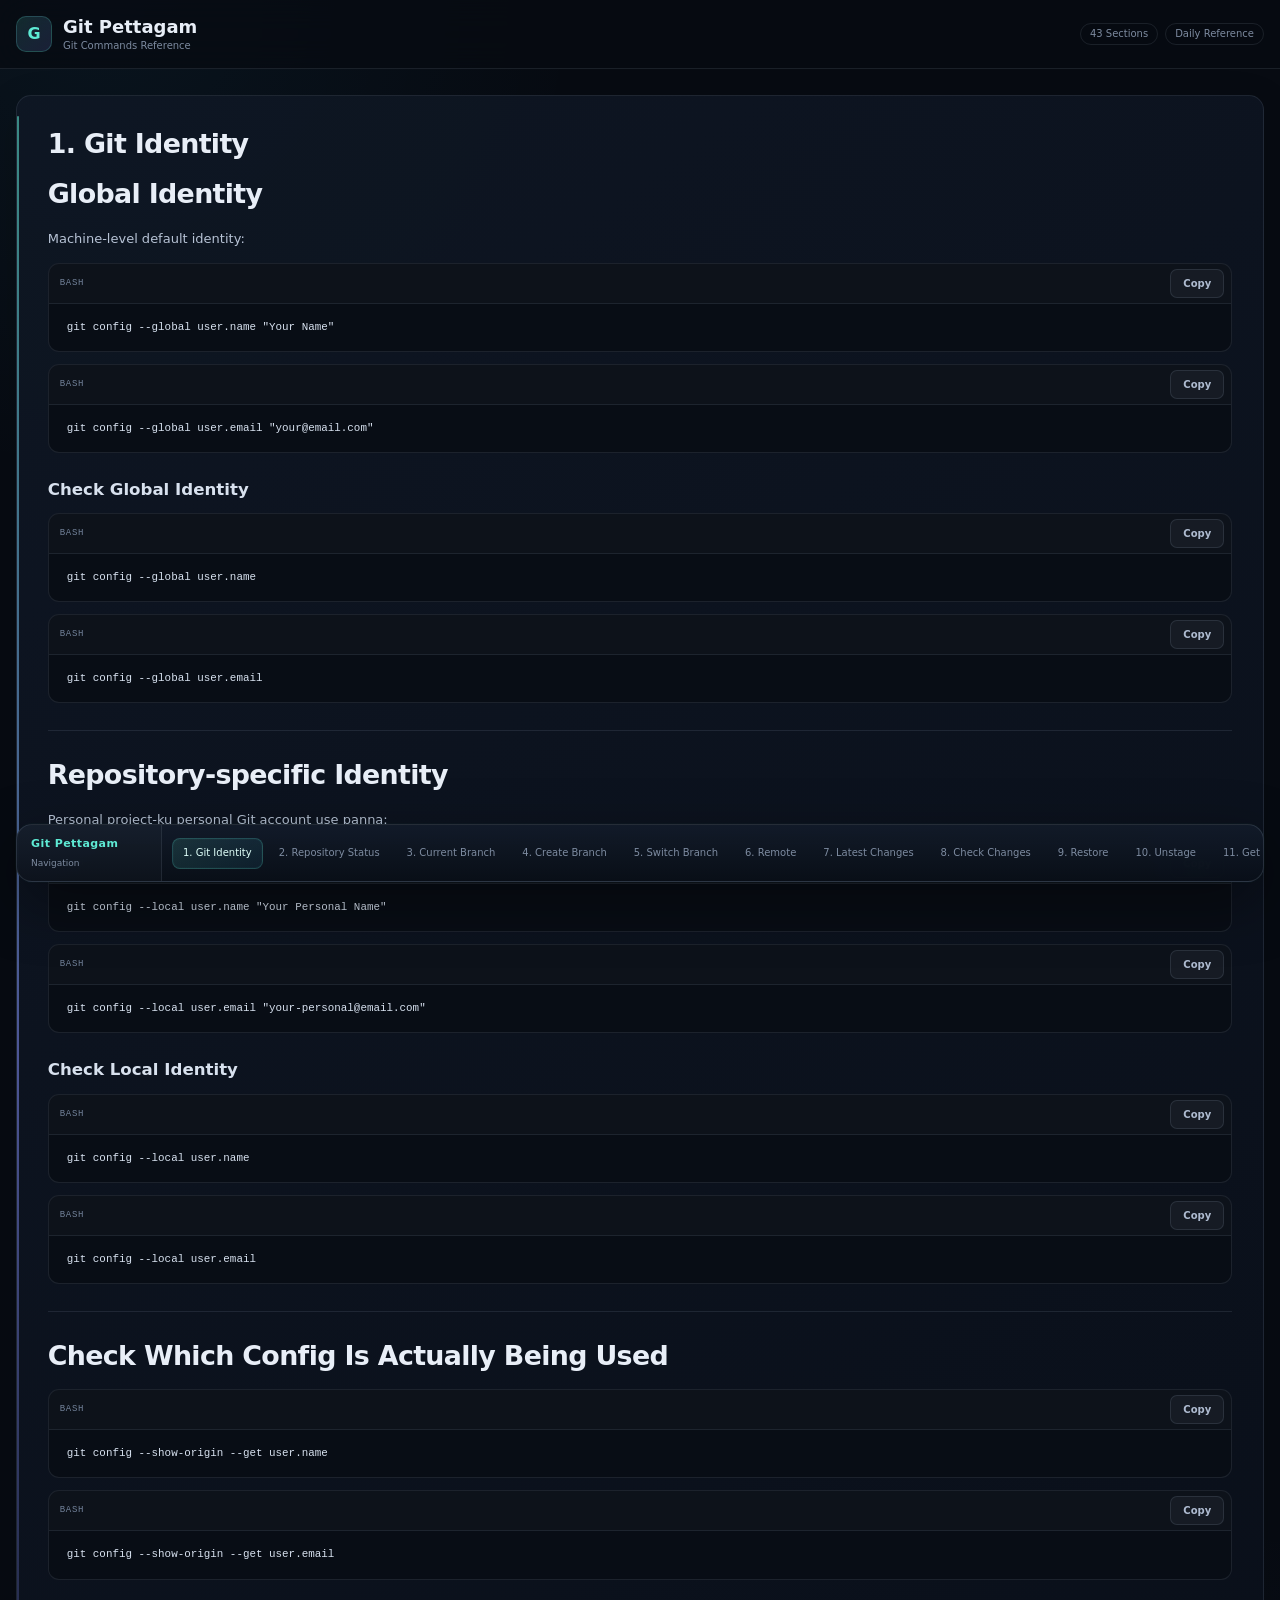
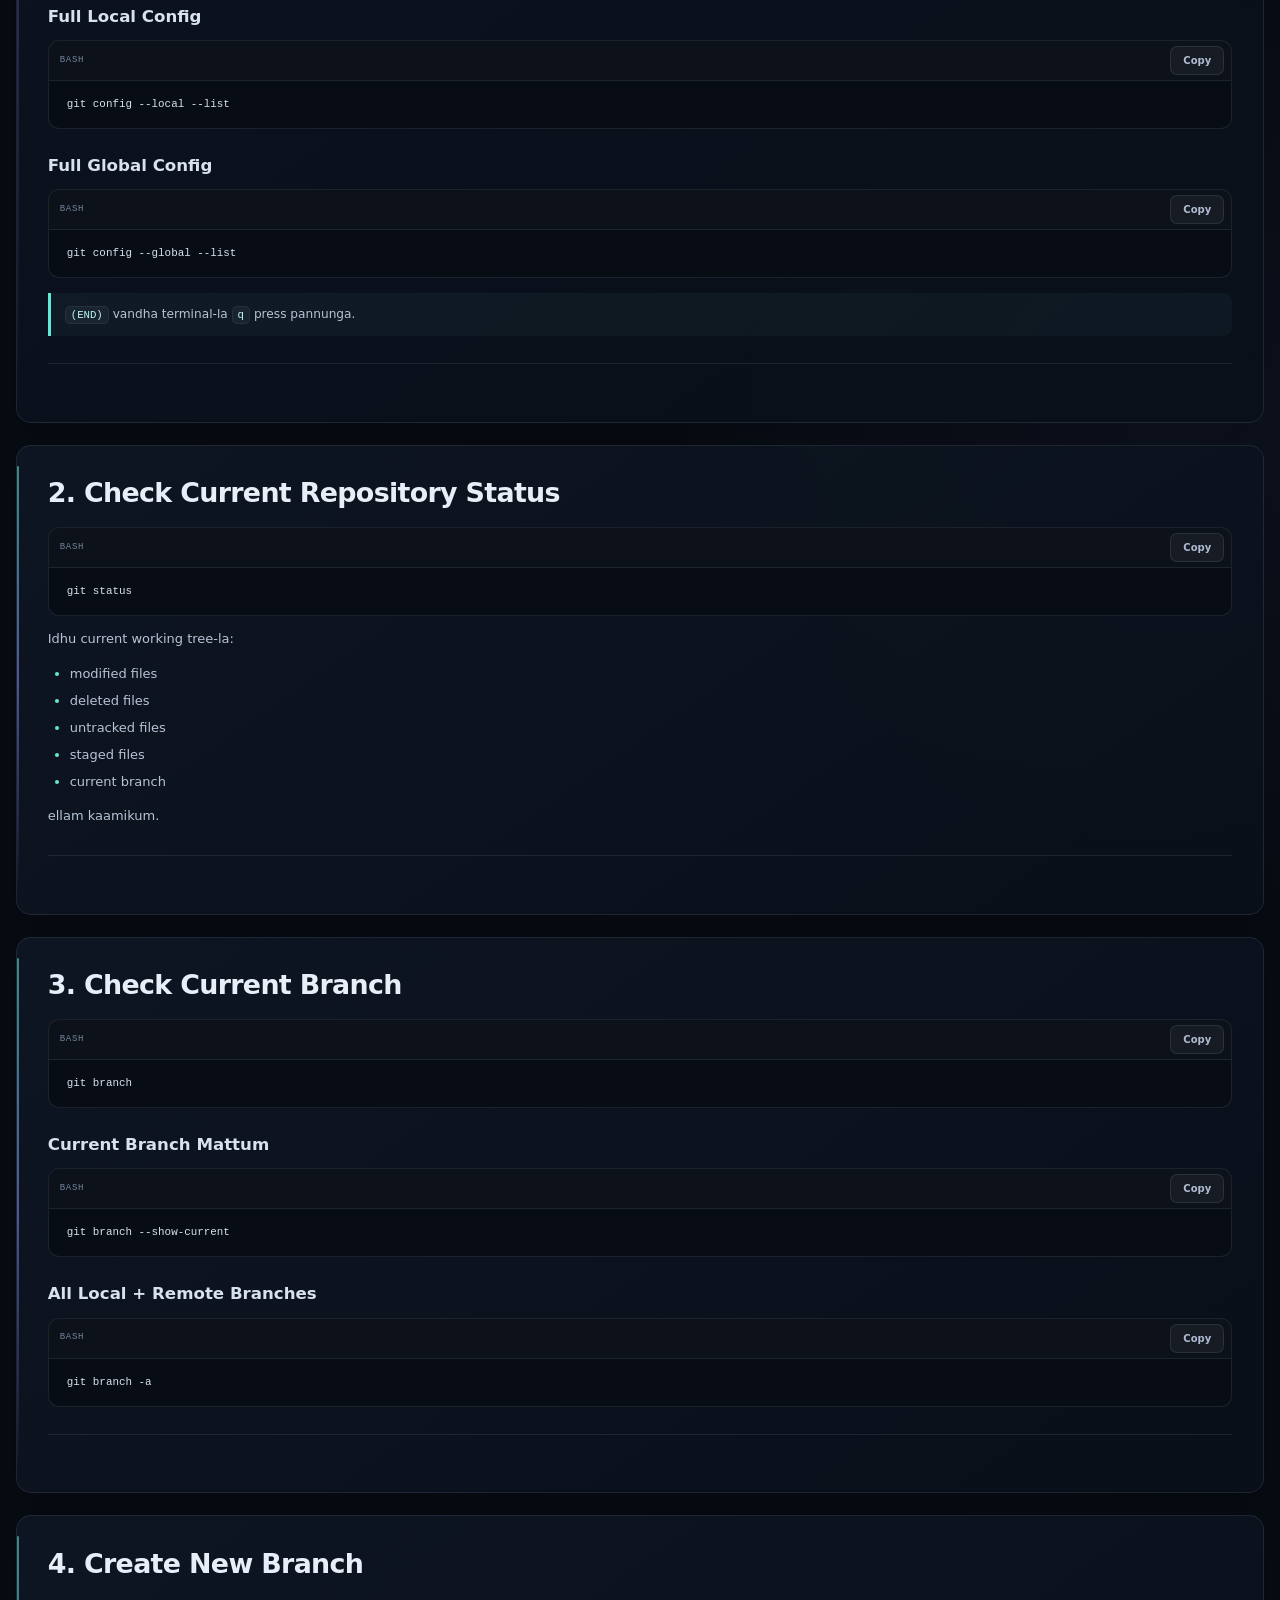
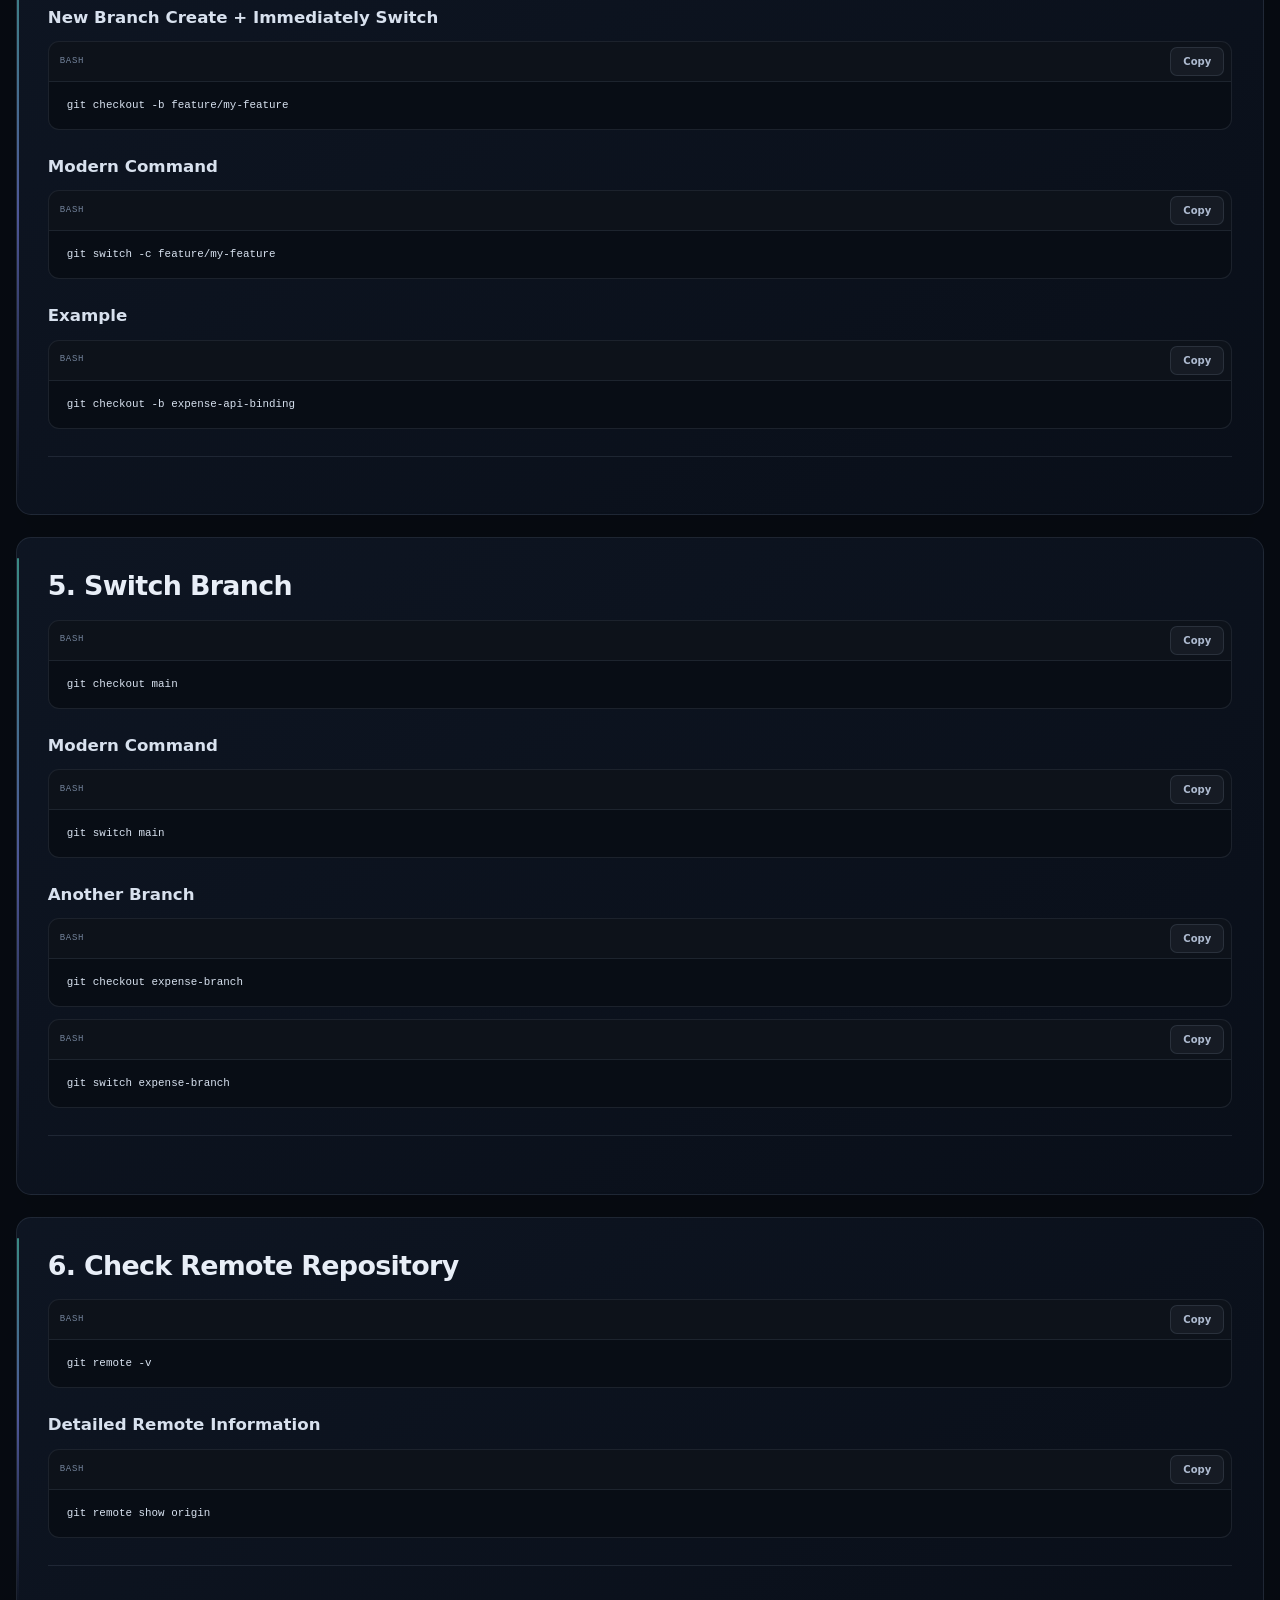
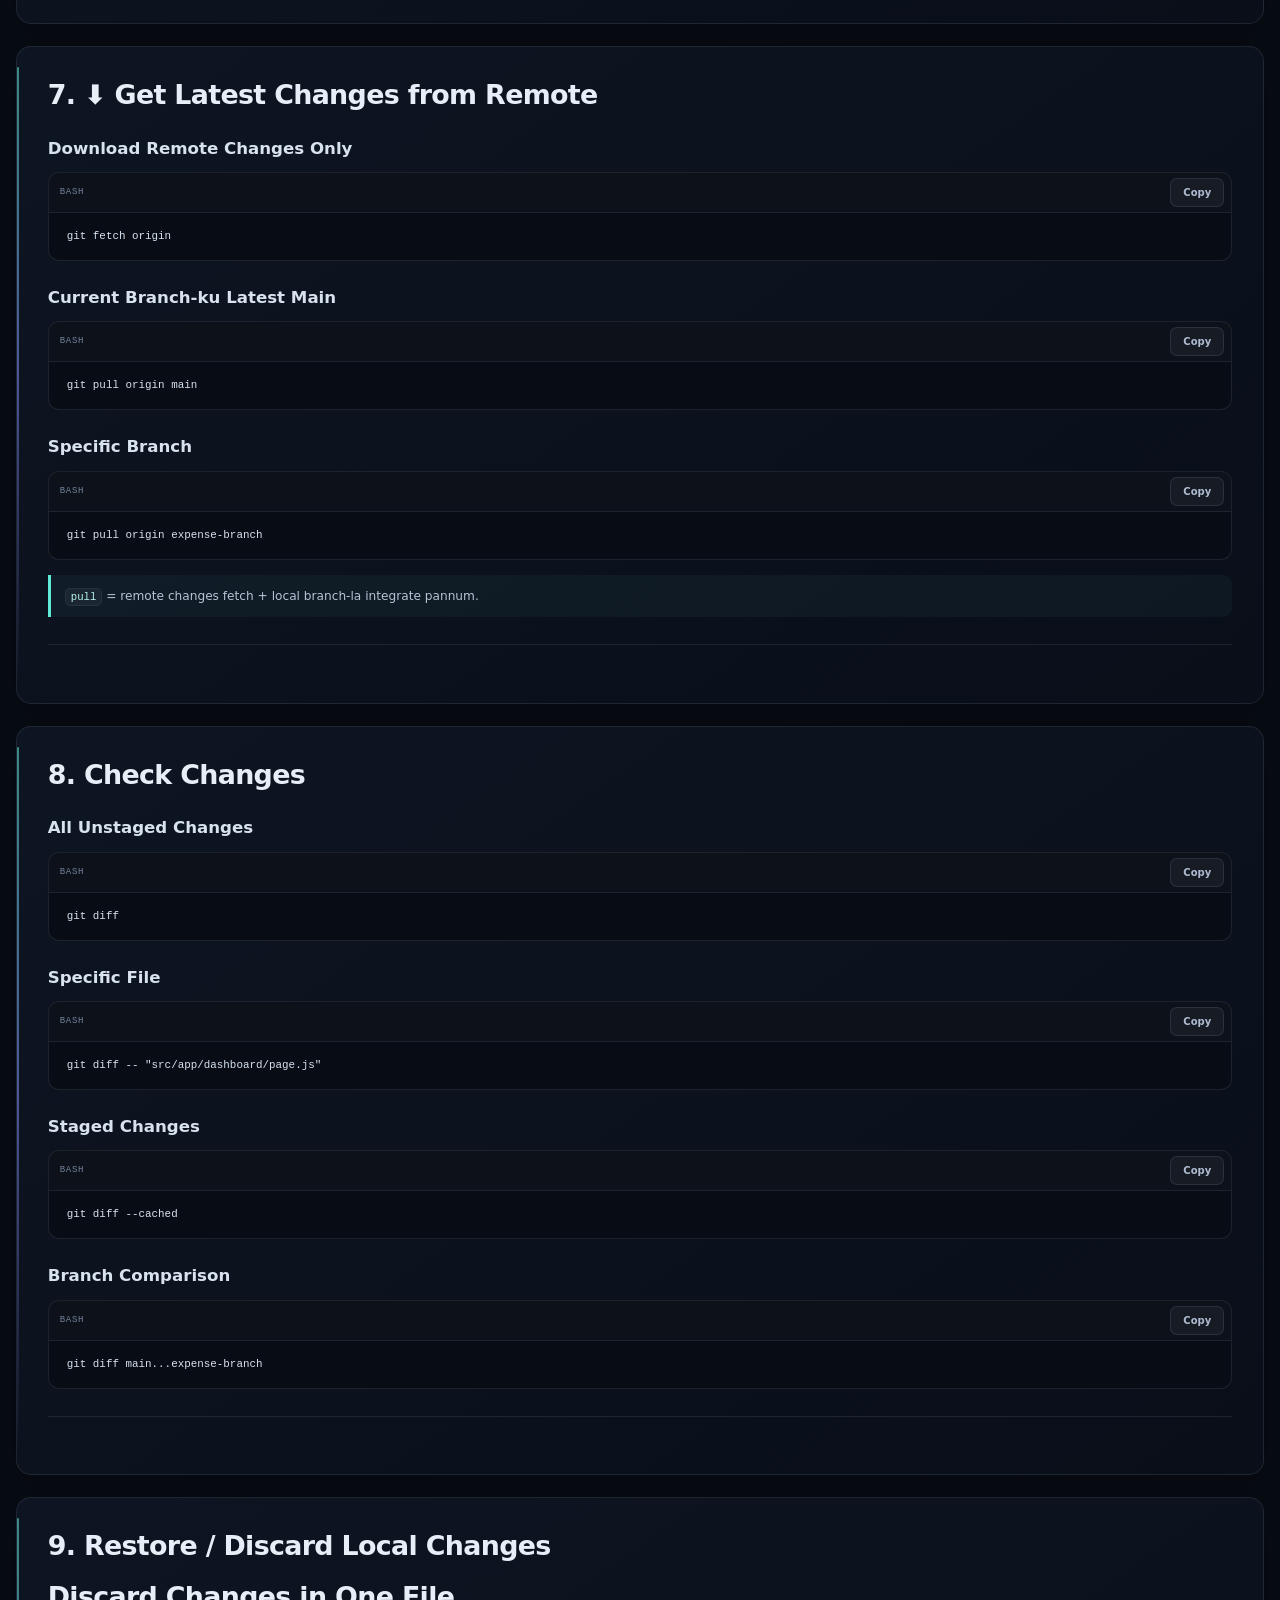
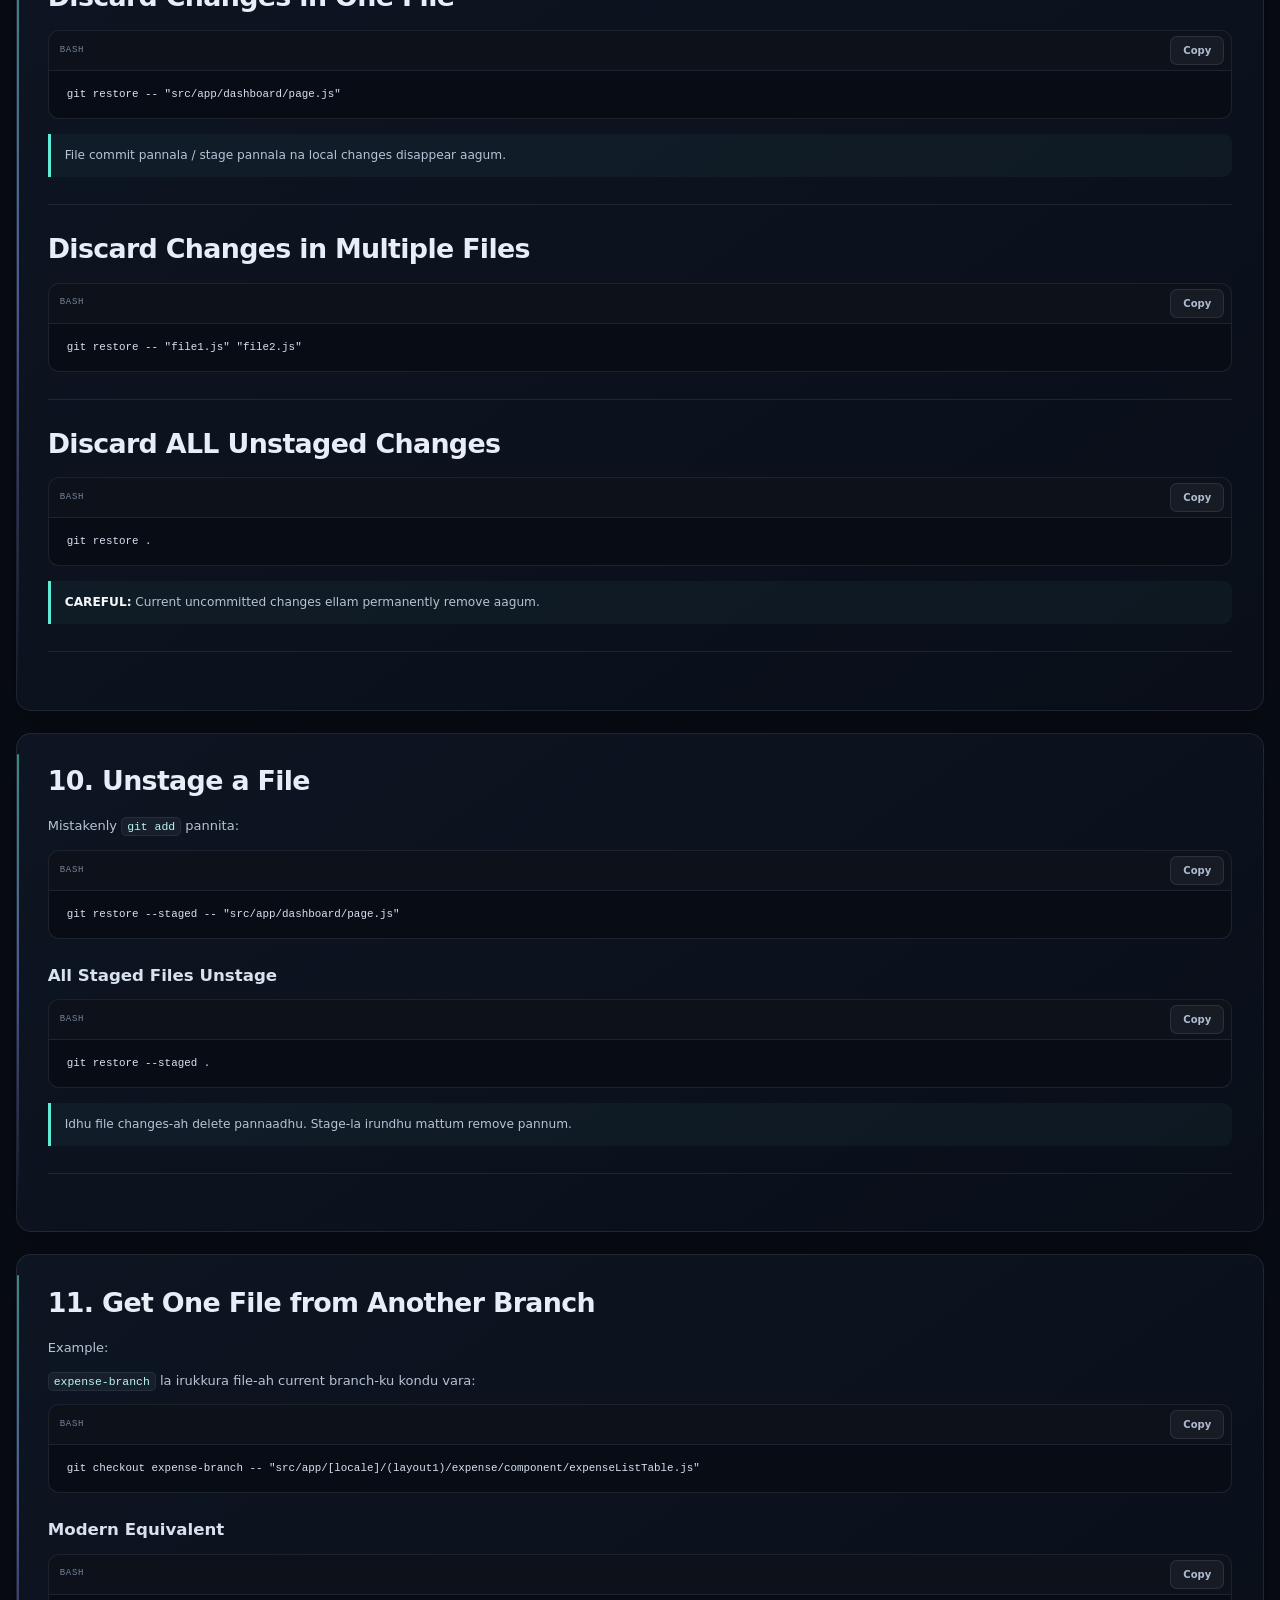
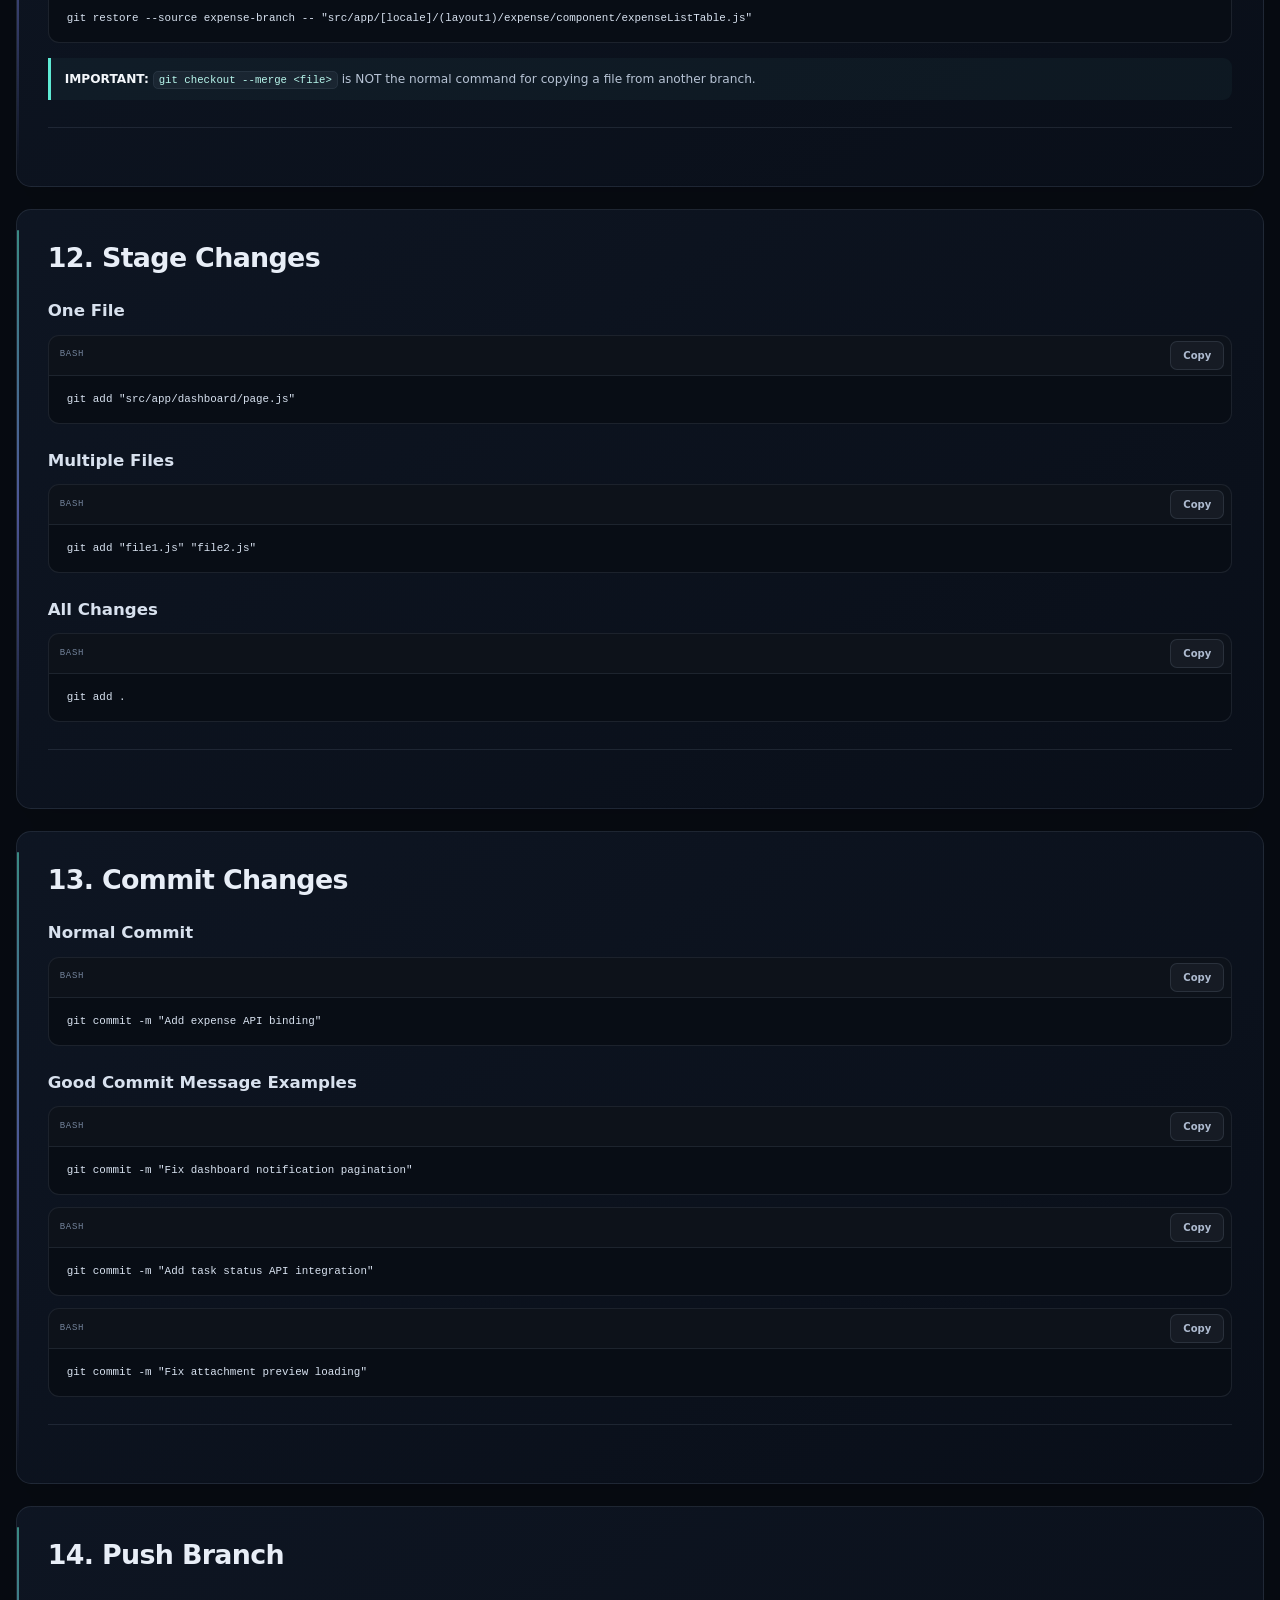
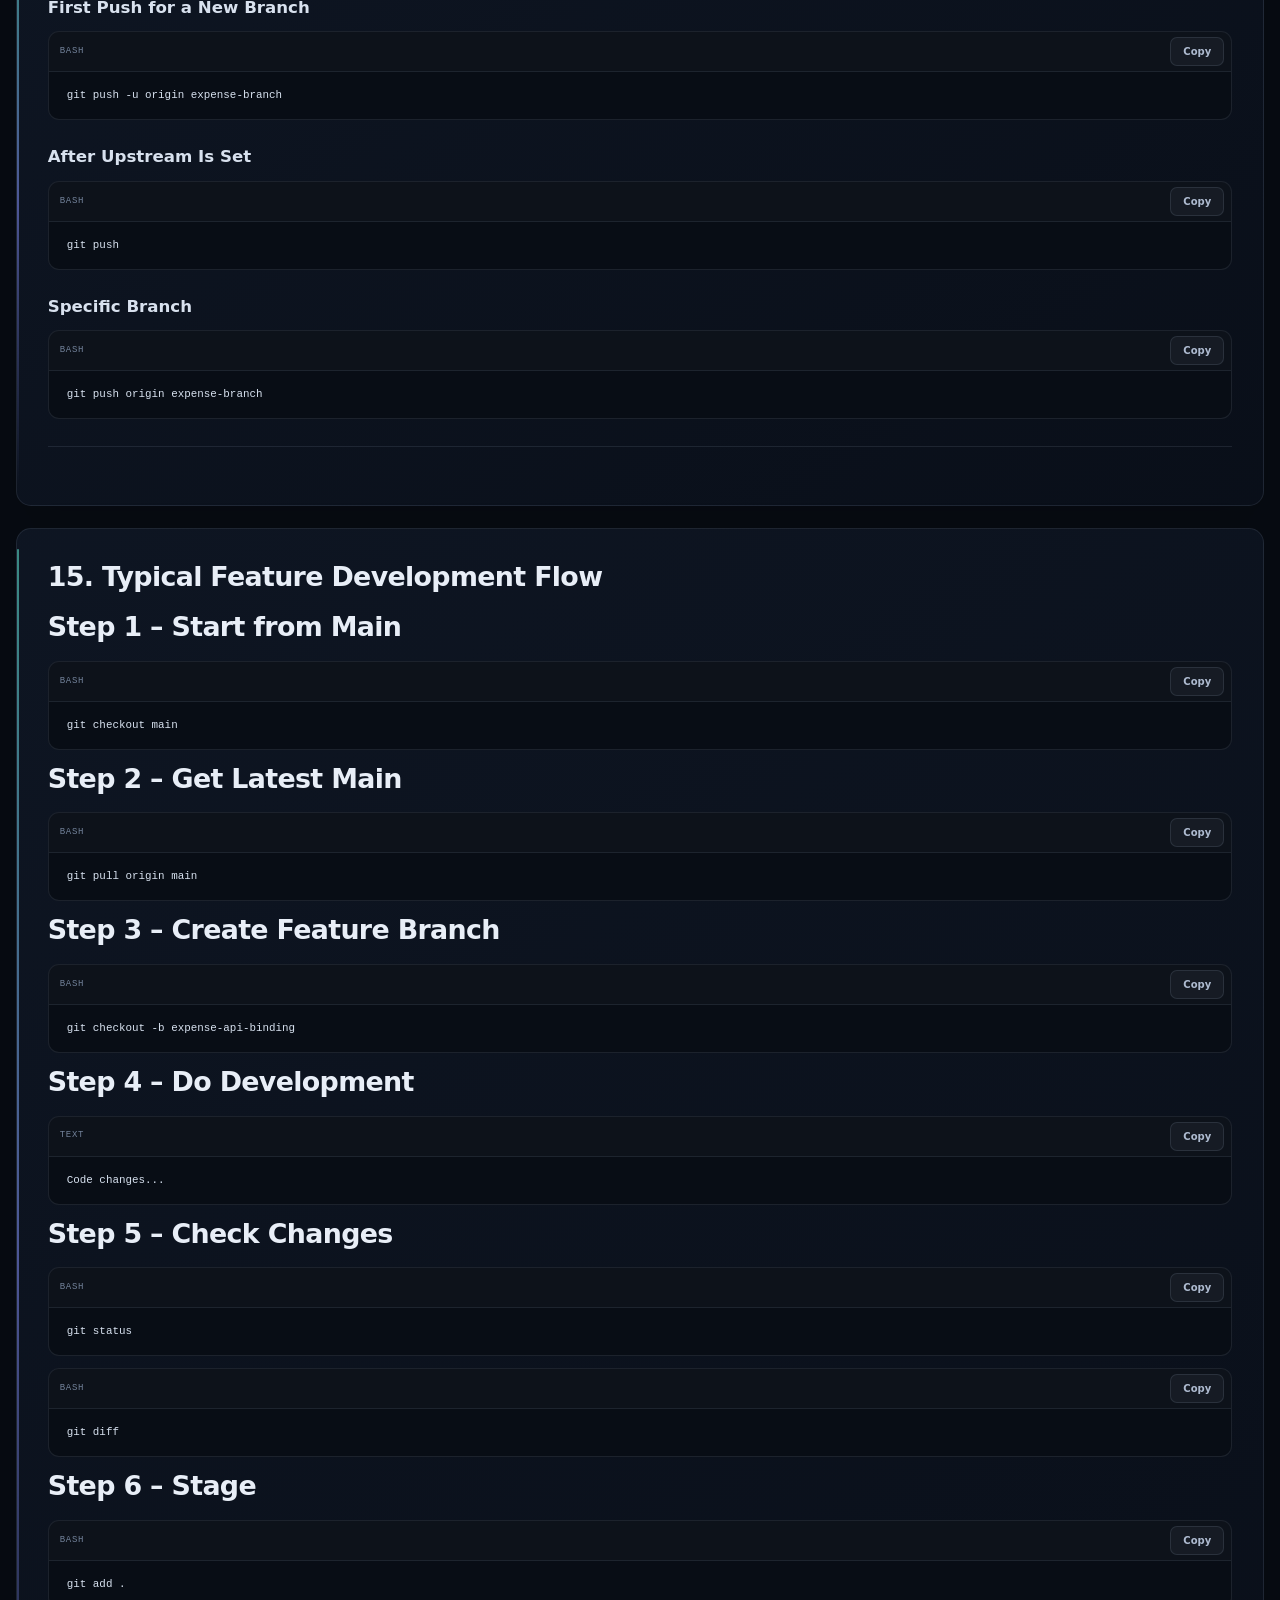
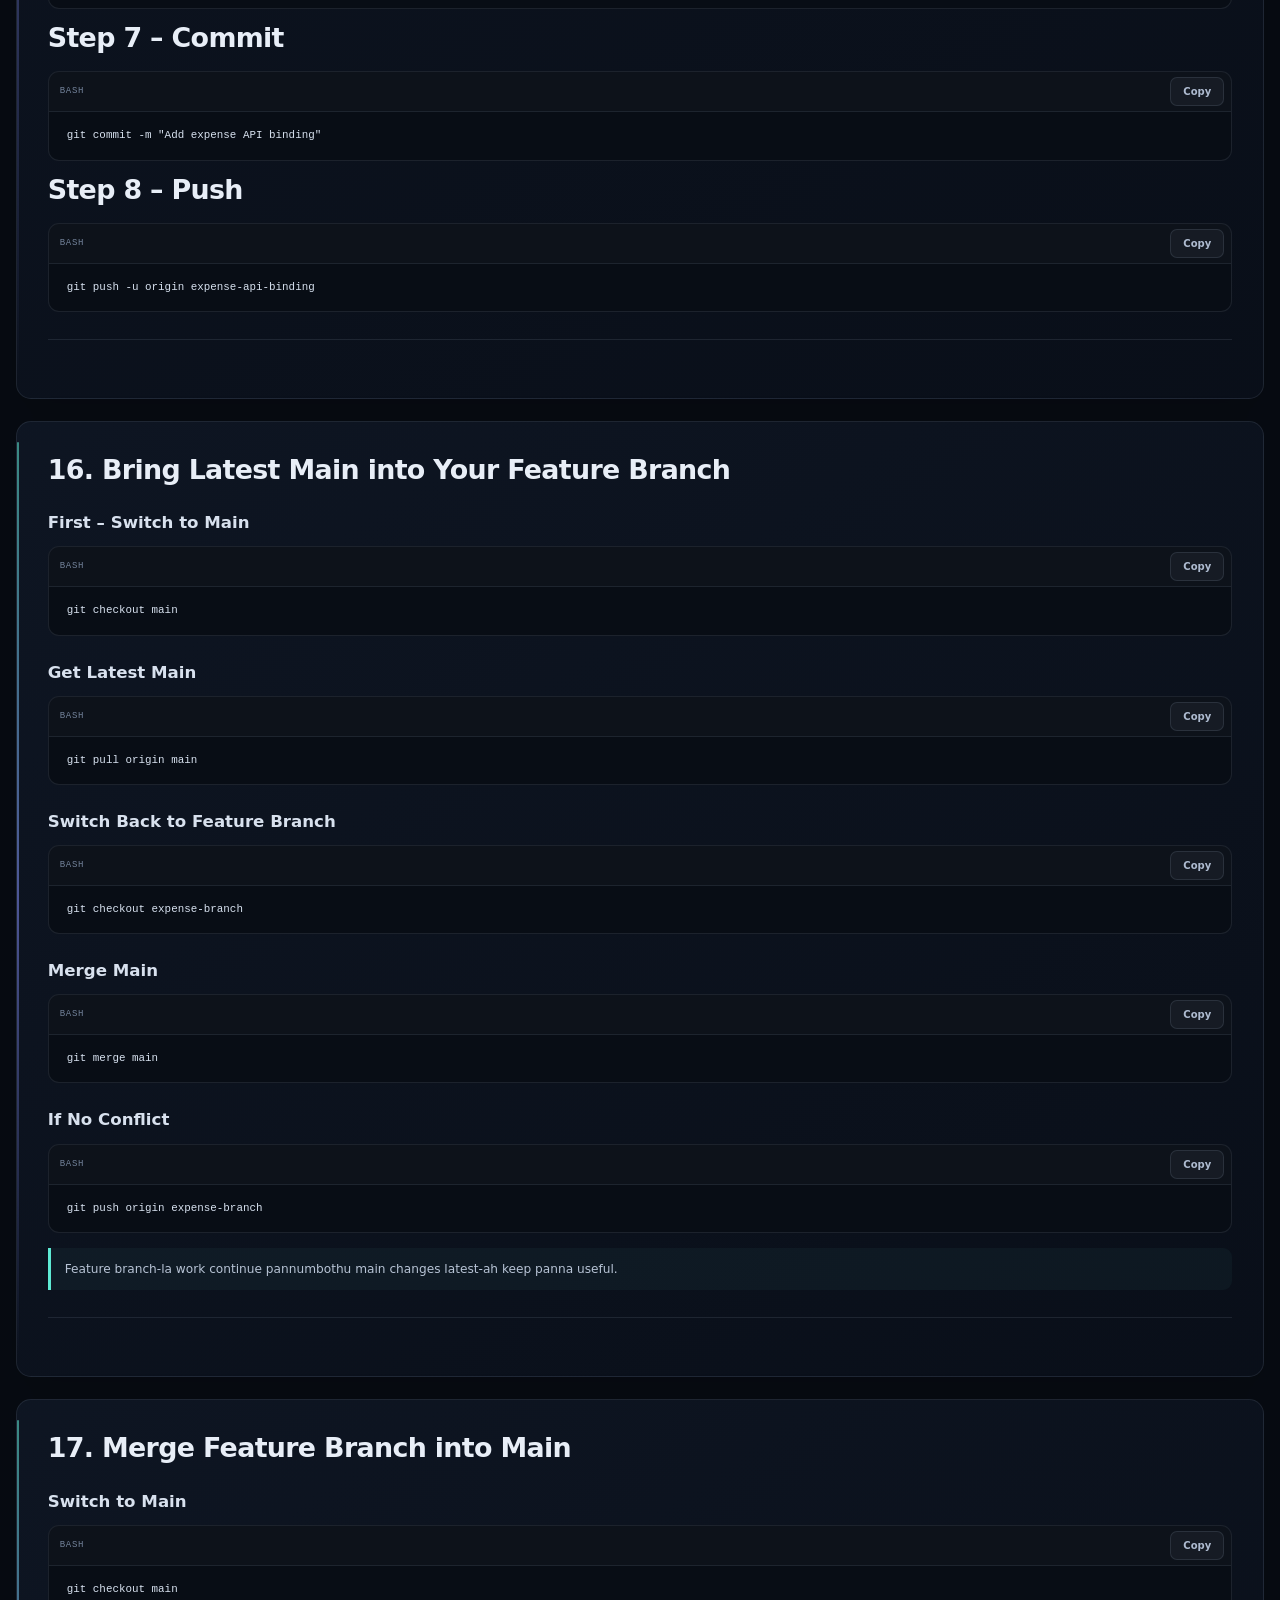
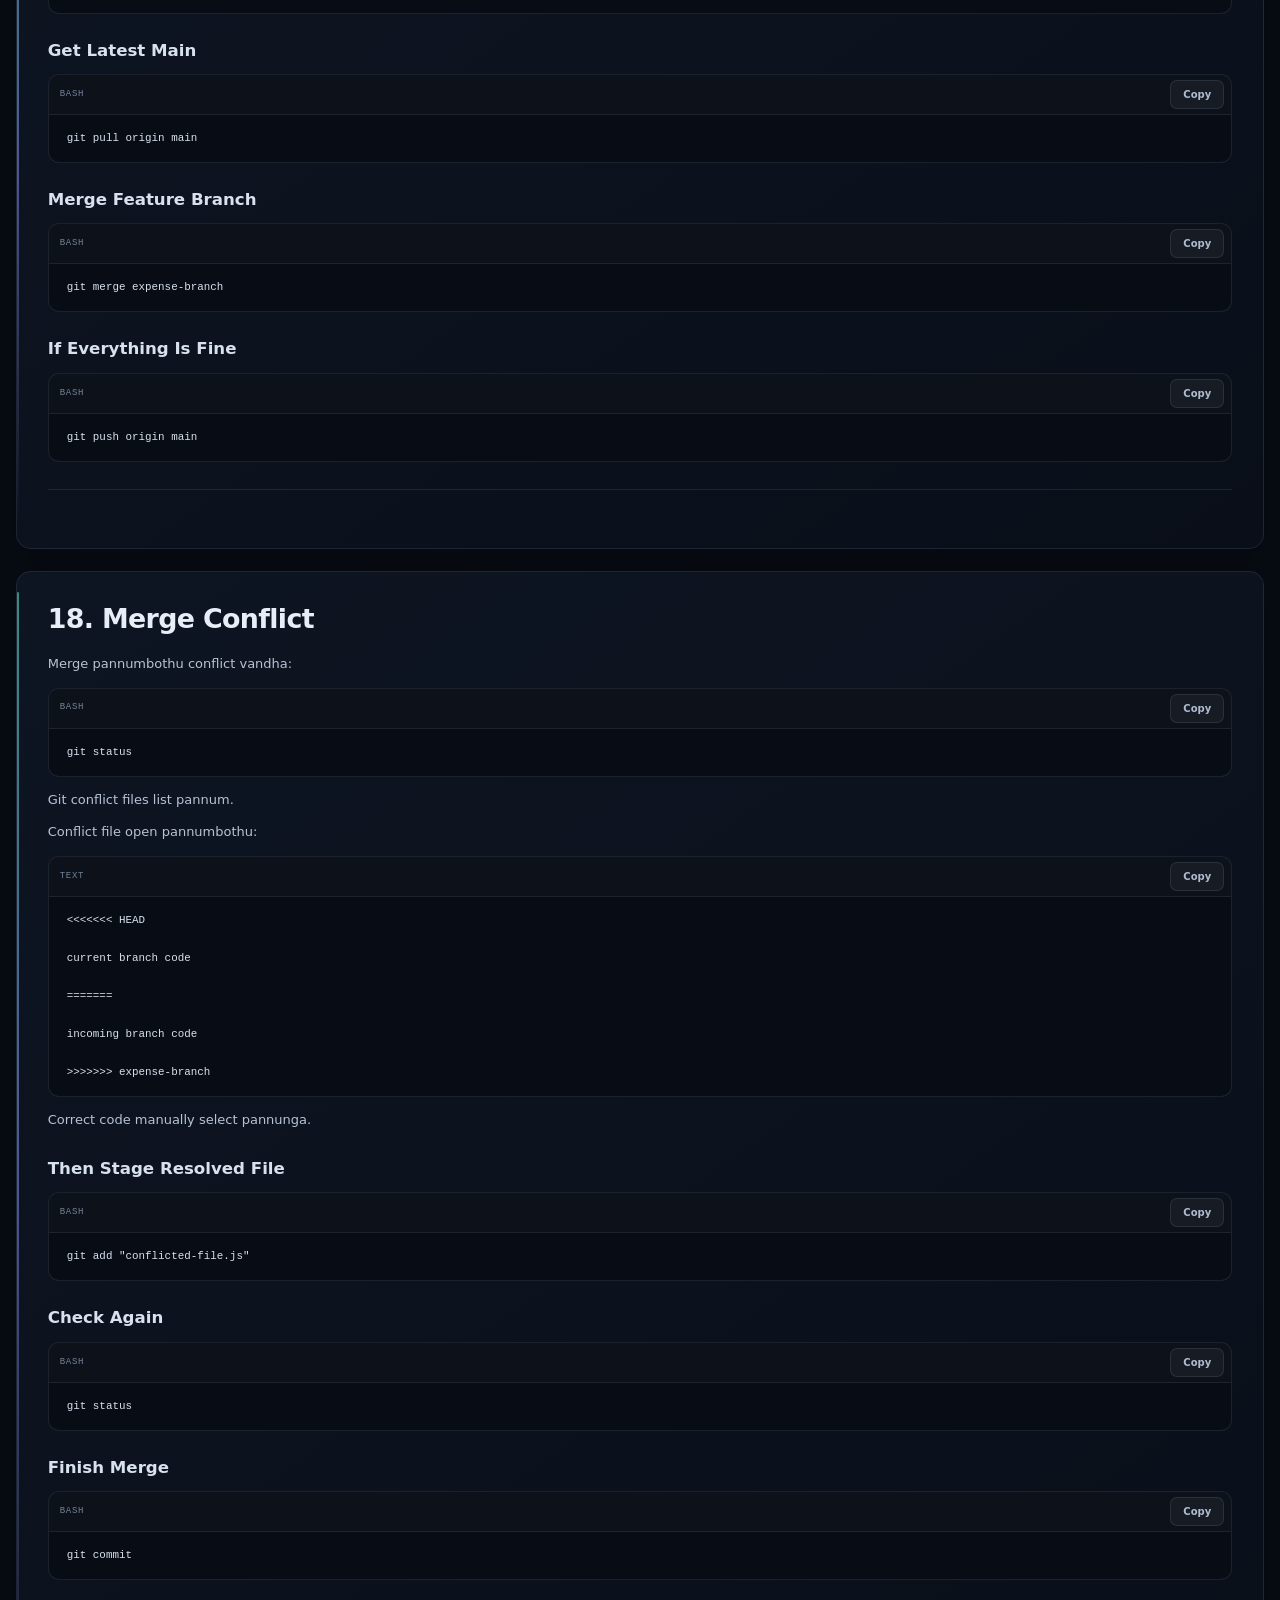
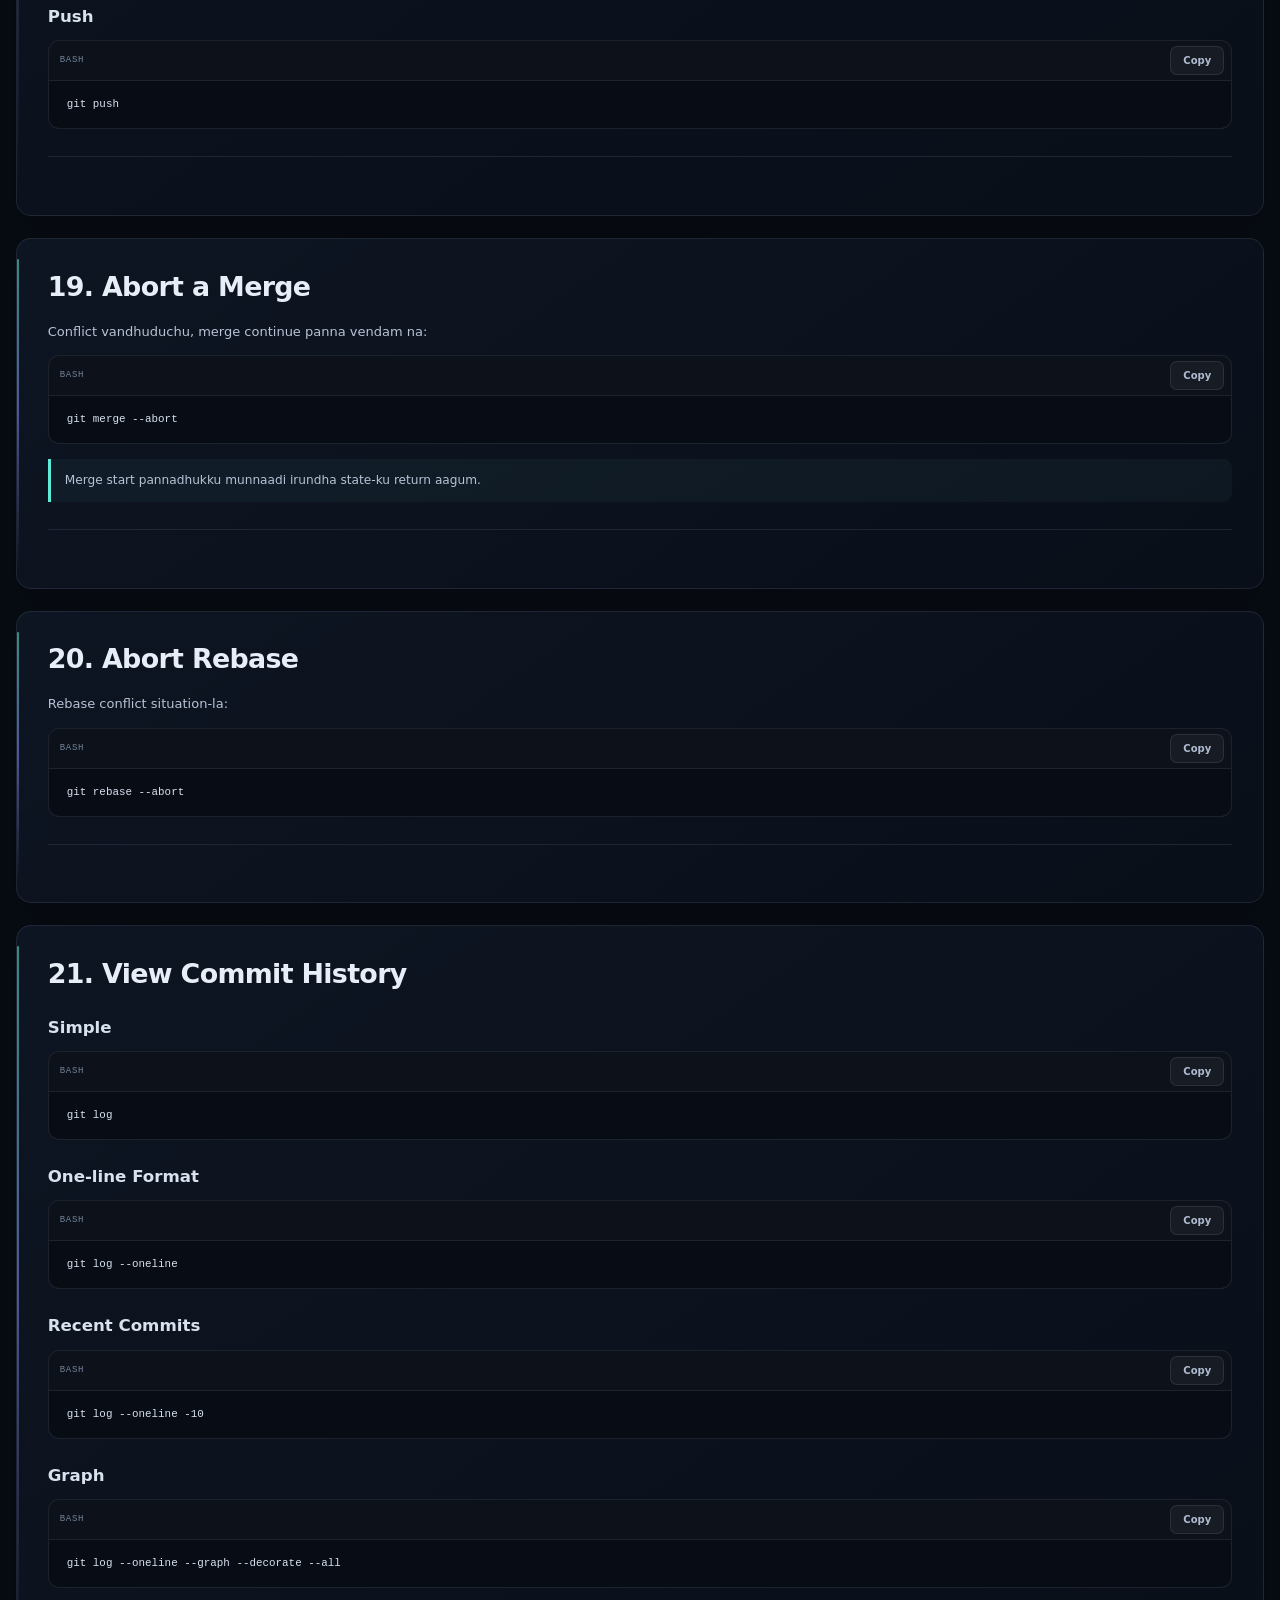
==== commit 58dbc37f: "again code modified" ====
--- a/GIT-CHEATSHEET.html
+++ b/GIT-CHEATSHEET.html
@@ -1,637 +1,2662 @@
-<!doctype html>
+<!DOCTYPE html>
 <html lang="en">
+
 <head>
-<meta charset="utf-8">
-<meta name="viewport" content="width=device-width, initial-scale=1">
-<title>Git Cheatsheet</title>
-<style>
-:root {
-  --bg:#0b1020;
-  --panel:#11182b;
-  --panel2:#17213a;
-  --text:#e8edf7;
-  --muted:#9ca8bf;
-  --accent:#62d6ff;
-  --accent2:#9b7bff;
-  --green:#5ee6a8;
-  --yellow:#ffd166;
-  --red:#ff6b7a;
-  --border:#293653;
-}
-* { box-sizing:border-box; }
-html { scroll-behavior:smooth; }
-body {
-  margin:0;
-  background:
-    radial-gradient(circle at 10% 0%, rgba(98,214,255,.10), transparent 28rem),
-    radial-gradient(circle at 90% 10%, rgba(155,123,255,.10), transparent 28rem),
-    var(--bg);
-  color:var(--text);
-  font:15px/1.65 Inter,ui-sans-serif,system-ui,-apple-system,BlinkMacSystemFont,"Segoe UI",sans-serif;
-}
-.shell { max-width:1180px; margin:auto; padding:36px 20px 80px; }
-.hero {
-  padding:30px;
-  border:1px solid var(--border);
-  border-radius:22px;
-  background:linear-gradient(135deg,rgba(98,214,255,.08),rgba(155,123,255,.08)),var(--panel);
-  box-shadow:0 20px 60px rgba(0,0,0,.28);
-  animation:rise .65s ease both;
-}
-.hero h1 {
-  margin:0;
-  font-size:clamp(30px,5vw,52px);
-  letter-spacing:-.04em;
-  background:linear-gradient(90deg,var(--accent),#fff,var(--accent2));
-  background-size:220% auto;
-  color:transparent;
-  background-clip:text;
-  -webkit-background-clip:text;
-  animation:shine 5s linear infinite;
-}
-.hero p { color:var(--muted); max-width:760px; }
-.layout { display:grid; grid-template-columns:250px minmax(0,1fr); gap:24px; margin-top:24px; }
-nav {
-  position:sticky; top:18px; align-self:start; max-height:calc(100vh - 36px);
-  overflow:auto; padding:16px; border:1px solid var(--border); border-radius:16px;
-  background:rgba(17,24,43,.88); backdrop-filter:blur(12px);
-}
-nav a {
-  display:block; padding:7px 9px; border-radius:8px; color:var(--muted);
-  text-decoration:none; transition:.2s ease;
-}
-nav a:hover { color:#fff; background:rgba(98,214,255,.10); transform:translateX(3px); }
-main { min-width:0; }
-section {
-  margin-bottom:26px; padding:25px; border:1px solid var(--border);
-  border-radius:18px; background:var(--panel);
-  animation:fadeUp .55s ease both;
-  scroll-margin-top:20px;
-}
-h2 { color:var(--accent); margin:0 0 18px; font-size:25px; }
-h3 { color:#c8baff; margin-top:25px; }
-p,li { color:#c5cede; }
-blockquote {
-  margin:18px 0; padding:12px 16px; border-left:3px solid var(--accent);
-  background:rgba(98,214,255,.06); color:var(--muted);
-}
-hr { border:0; border-top:1px solid var(--border); margin:26px 0; }
-code {
-  color:#8de5ff; background:#0a1020; padding:2px 6px; border-radius:5px;
-}
-.code-wrap {
-  margin:14px 0; overflow:hidden; border:1px solid var(--border);
-  border-radius:12px; background:#080d18;
-}
-.code-head {
-  display:flex; justify-content:space-between; align-items:center;
-  padding:7px 11px; color:var(--muted); background:#10172a;
-  border-bottom:1px solid var(--border); font-size:12px;
-}
-.copy-btn {
-  border:1px solid #3b4b70; border-radius:7px; padding:5px 10px;
-  background:#18233d; color:#dce8ff; cursor:pointer; transition:.2s;
-}
-.copy-btn:hover { border-color:var(--accent); color:#fff; }
-pre { margin:0; padding:16px; overflow:auto; }
-pre code { background:none; padding:0; color:#d8e3f7; }
-strong { color:#fff; }
-@keyframes rise { from {opacity:0;transform:translateY(12px)} to {opacity:1;transform:none} }
-@keyframes fadeUp { from {opacity:0;transform:translateY(8px)} to {opacity:1;transform:none} }
-@keyframes shine { to {background-position:220% center} }
-@media (max-width:800px) {
-  .layout { grid-template-columns:1fr; }
-  nav { position:relative; top:auto; max-height:none; }
-}
-@media (prefers-reduced-motion:reduce) {
-  *,*::before,*::after { animation:none!important; scroll-behavior:auto!important; transition:none!important; }
-}
-</style>
+  <meta charset="UTF-8">
+  <meta name="viewport" content="width=device-width, initial-scale=1.0">
+
+  <meta name="description" content="A practical Git commands reference and cheatsheet for everyday Git workflows.">
+
+  <title>Git Pettagam — Git Commands Reference</title>
+
+  <link rel="stylesheet" href="style.css">
 </head>
+
 <body>
-<div class="shell">
-  <header class="hero">
-    <h1>Git Cheatsheet</h1>
-    <p>Daily development reference for office and personal repositories. Use the command blocks directly; each block has its own Copy action.</p>
-  </header>
-  <div class="layout">
-    <nav aria-label="Quick Navigation">
-      <a href="#1-git-identity">1.  Git Identity</a><a href="#2-check-current-repository-status">2.  Check Current Repository Status</a><a href="#3-check-current-branch">3.  Check Current Branch</a><a href="#4-create-new-branch">4.  Create New Branch</a><a href="#5-switch-branch">5.  Switch Branch</a><a href="#6-check-remote-repository">6.  Check Remote Repository</a><a href="#7-get-latest-changes-from-remote">7. ⬇️ Get Latest Changes from Remote</a><a href="#8-check-changes">8.  Check Changes</a><a href="#9-restore-discard-local-changes">9.  Restore / Discard Local Changes</a><a href="#10-unstage-a-file">10.  Unstage a File</a><a href="#11-get-one-file-from-another-branch">11.  Get One File from Another Branch</a><a href="#12-stage-changes">12.  Stage Changes</a><a href="#13-commit-changes">13.  Commit Changes</a><a href="#14-push-branch">14.  Push Branch</a><a href="#15-typical-feature-development-flow">15. ️ Typical Feature Development Flow</a><a href="#16-bring-latest-main-into-your-feature-branch">16.  Bring Latest Main into Your Feature Branch</a><a href="#17-merge-feature-branch-into-main">17.  Merge Feature Branch into Main</a><a href="#18-merge-conflict">18. ️ Merge Conflict</a><a href="#19-abort-a-merge">19.  Abort a Merge</a><a href="#20-abort-rebase">20.  Abort Rebase</a><a href="#21-view-commit-history">21.  View Commit History</a><a href="#22-check-a-specific-commit">22.  Check a Specific Commit</a><a href="#23-amend-last-commit">23. ️ Amend Last Commit</a><a href="#24-revert-a-commit">24. ↩️ Revert a Commit</a><a href="#25-reset">25. ⏪ Reset</a><a href="#26-recover-lost-changes-commits">26.  Recover Lost Changes / Commits</a><a href="#27-stash">27.  Stash</a><a href="#28-delete-branch">28. ️ Delete Branch</a><a href="#29-rename-current-branch">29. ️ Rename Current Branch</a><a href="#30-compare-branches">30.  Compare Branches</a><a href="#31-see-which-files-changed">31.  See Which Files Changed</a><a href="#32-remove-untracked-files">32.  Remove Untracked Files</a><a href="#33-pull-before-starting-work">33.  Pull Before Starting Work</a><a href="#34-before-commit-checklist">34.  Before Commit Checklist</a><a href="#35-before-push-checklist">35.  Before Push Checklist</a><a href="#36-if-you-accidentally-added-a-secret">36.  If You Accidentally Added a Secret</a><a href="#37-check-ignored-files">37.  Check Ignored Files</a><a href="#38-common-git-commands-quick-reference">38.  Common Git Commands – Quick Reference</a><a href="#39-nano-editor">39.  Nano Editor</a><a href="#40-vim-editor">40.  Vim Editor</a><a href="#41-recommended-daily-workflow">41.  Recommended Daily Workflow</a><a href="#42-important-difference">42.  Important Difference</a><a href="#43-golden-rule">43. ️ Golden Rule</a><a href="#git-command-safety-guide">Git Command Safety Guide</a><a href="#final-reminder">Final Reminder</a>
+
+  <div class="site-shell">
+
+    <header class="site-header">
+      <div class="header-inner">
+        <div class="brand">
+          <span class="brand-mark">G</span>
+
+          <div>
+            <h1>Git Pettagam</h1>
+            <p>Git Commands Reference</p>
+          </div>
+        </div>
+
+        <div class="header-meta">
+          <span>43 Sections</span>
+          <span>Daily Reference</span>
+        </div>
+      </div>
+    </header>
+
+    <div class="layout">
+
+      <main class="content">
+
+        <section id="1-git-identity">
+          <h2>1. Git Identity</h2>
+
+          <h2 id="global-identity">Global Identity</h2>
+          <p>Machine-level default identity:</p>
+
+          <div class="code-wrap">
+            <div class="code-head">
+              <span>bash</span>
+              <button type="button" class="copy-btn">Copy</button>
+            </div>
+            <pre><code>git config --global user.name "Your Name"</code></pre>
+          </div>
+
+          <div class="code-wrap">
+            <div class="code-head">
+              <span>bash</span>
+              <button type="button" class="copy-btn">Copy</button>
+            </div>
+            <pre><code>git config --global user.email "your@email.com"</code></pre>
+          </div>
+
+          <h3>Check Global Identity</h3>
+
+          <div class="code-wrap">
+            <div class="code-head">
+              <span>bash</span>
+              <button type="button" class="copy-btn">Copy</button>
+            </div>
+            <pre><code>git config --global user.name</code></pre>
+          </div>
+
+          <div class="code-wrap">
+            <div class="code-head">
+              <span>bash</span>
+              <button type="button" class="copy-btn">Copy</button>
+            </div>
+            <pre><code>git config --global user.email</code></pre>
+          </div>
+
+          <hr>
+
+          <h2 id="repository-specific-identity">Repository-specific Identity</h2>
+          <p>Personal project-ku personal Git account use panna:</p>
+
+          <div class="code-wrap">
+            <div class="code-head">
+              <span>bash</span>
+              <button type="button" class="copy-btn">Copy</button>
+            </div>
+            <pre><code>git config --local user.name "Your Personal Name"</code></pre>
+          </div>
+
+          <div class="code-wrap">
+            <div class="code-head">
+              <span>bash</span>
+              <button type="button" class="copy-btn">Copy</button>
+            </div>
+            <pre><code>git config --local user.email "your-personal@email.com"</code></pre>
+          </div>
+
+          <h3>Check Local Identity</h3>
+
+          <div class="code-wrap">
+            <div class="code-head">
+              <span>bash</span>
+              <button type="button" class="copy-btn">Copy</button>
+            </div>
+            <pre><code>git config --local user.name</code></pre>
+          </div>
+
+          <div class="code-wrap">
+            <div class="code-head">
+              <span>bash</span>
+              <button type="button" class="copy-btn">Copy</button>
+            </div>
+            <pre><code>git config --local user.email</code></pre>
+          </div>
+
+          <hr>
+
+          <h2 id="check-which-config-is-actually-being-used">
+            Check Which Config Is Actually Being Used
+          </h2>
+
+          <div class="code-wrap">
+            <div class="code-head">
+              <span>bash</span>
+              <button type="button" class="copy-btn">Copy</button>
+            </div>
+            <pre><code>git config --show-origin --get user.name</code></pre>
+          </div>
+
+          <div class="code-wrap">
+            <div class="code-head">
+              <span>bash</span>
+              <button type="button" class="copy-btn">Copy</button>
+            </div>
+            <pre><code>git config --show-origin --get user.email</code></pre>
+          </div>
+
+          <h3>Full Local Config</h3>
+
+          <div class="code-wrap">
+            <div class="code-head">
+              <span>bash</span>
+              <button type="button" class="copy-btn">Copy</button>
+            </div>
+            <pre><code>git config --local --list</code></pre>
+          </div>
+
+          <h3>Full Global Config</h3>
+
+          <div class="code-wrap">
+            <div class="code-head">
+              <span>bash</span>
+              <button type="button" class="copy-btn">Copy</button>
+            </div>
+            <pre><code>git config --global --list</code></pre>
+          </div>
+
+          <blockquote><code>(END)</code> vandha terminal-la <code>q</code> press pannunga.</blockquote>
+
+          <hr>
+        </section>
+
+        <section id="2-check-current-repository-status">
+          <h2>2. Check Current Repository Status</h2>
+
+          <div class="code-wrap">
+            <div class="code-head">
+              <span>bash</span>
+              <button type="button" class="copy-btn">Copy</button>
+            </div>
+            <pre><code>git status</code></pre>
+          </div>
+
+          <p>Idhu current working tree-la:</p>
+
+          <ul>
+            <li>modified files</li>
+            <li>deleted files</li>
+            <li>untracked files</li>
+            <li>staged files</li>
+            <li>current branch</li>
+          </ul>
+
+          <p>ellam kaamikum.</p>
+
+          <hr>
+        </section>
+
+        <section id="3-check-current-branch">
+          <h2>3. Check Current Branch</h2>
+
+          <div class="code-wrap">
+            <div class="code-head">
+              <span>bash</span>
+              <button type="button" class="copy-btn">Copy</button>
+            </div>
+            <pre><code>git branch</code></pre>
+          </div>
+
+          <h3>Current Branch Mattum</h3>
+
+          <div class="code-wrap">
+            <div class="code-head">
+              <span>bash</span>
+              <button type="button" class="copy-btn">Copy</button>
+            </div>
+            <pre><code>git branch --show-current</code></pre>
+          </div>
+
+          <h3>All Local + Remote Branches</h3>
+
+          <div class="code-wrap">
+            <div class="code-head">
+              <span>bash</span>
+              <button type="button" class="copy-btn">Copy</button>
+            </div>
+            <pre><code>git branch -a</code></pre>
+          </div>
+
+          <hr>
+        </section>
+
+        <section id="4-create-new-branch">
+          <h2>4. Create New Branch</h2>
+
+          <h3>New Branch Create + Immediately Switch</h3>
+
+          <div class="code-wrap">
+            <div class="code-head">
+              <span>bash</span>
+              <button type="button" class="copy-btn">Copy</button>
+            </div>
+            <pre><code>git checkout -b feature/my-feature</code></pre>
+          </div>
+
+          <h3>Modern Command</h3>
+
+          <div class="code-wrap">
+            <div class="code-head">
+              <span>bash</span>
+              <button type="button" class="copy-btn">Copy</button>
+            </div>
+            <pre><code>git switch -c feature/my-feature</code></pre>
+          </div>
+
+          <h3>Example</h3>
+
+          <div class="code-wrap">
+            <div class="code-head">
+              <span>bash</span>
+              <button type="button" class="copy-btn">Copy</button>
+            </div>
+            <pre><code>git checkout -b expense-api-binding</code></pre>
+          </div>
+
+          <hr>
+        </section>
+
+        <section id="5-switch-branch">
+          <h2>5. Switch Branch</h2>
+
+          <div class="code-wrap">
+            <div class="code-head">
+              <span>bash</span>
+              <button type="button" class="copy-btn">Copy</button>
+            </div>
+            <pre><code>git checkout main</code></pre>
+          </div>
+
+          <h3>Modern Command</h3>
+
+          <div class="code-wrap">
+            <div class="code-head">
+              <span>bash</span>
+              <button type="button" class="copy-btn">Copy</button>
+            </div>
+            <pre><code>git switch main</code></pre>
+          </div>
+
+          <h3>Another Branch</h3>
+
+          <div class="code-wrap">
+            <div class="code-head">
+              <span>bash</span>
+              <button type="button" class="copy-btn">Copy</button>
+            </div>
+            <pre><code>git checkout expense-branch</code></pre>
+          </div>
+
+          <div class="code-wrap">
+            <div class="code-head">
+              <span>bash</span>
+              <button type="button" class="copy-btn">Copy</button>
+            </div>
+            <pre><code>git switch expense-branch</code></pre>
+          </div>
+
+          <hr>
+        </section>
+
+        <section id="6-check-remote-repository">
+          <h2>6. Check Remote Repository</h2>
+
+          <div class="code-wrap">
+            <div class="code-head">
+              <span>bash</span>
+              <button type="button" class="copy-btn">Copy</button>
+            </div>
+            <pre><code>git remote -v</code></pre>
+          </div>
+
+          <h3>Detailed Remote Information</h3>
+
+          <div class="code-wrap">
+            <div class="code-head">
+              <span>bash</span>
+              <button type="button" class="copy-btn">Copy</button>
+            </div>
+            <pre><code>git remote show origin</code></pre>
+          </div>
+
+          <hr>
+        </section>
+
+        <section id="7-get-latest-changes-from-remote">
+          <h2>7. ⬇️ Get Latest Changes from Remote</h2>
+
+          <h3>Download Remote Changes Only</h3>
+
+          <div class="code-wrap">
+            <div class="code-head">
+              <span>bash</span>
+              <button type="button" class="copy-btn">Copy</button>
+            </div>
+            <pre><code>git fetch origin</code></pre>
+          </div>
+
+          <h3>Current Branch-ku Latest Main</h3>
+
+          <div class="code-wrap">
+            <div class="code-head">
+              <span>bash</span>
+              <button type="button" class="copy-btn">Copy</button>
+            </div>
+            <pre><code>git pull origin main</code></pre>
+          </div>
+
+          <h3>Specific Branch</h3>
+
+          <div class="code-wrap">
+            <div class="code-head">
+              <span>bash</span>
+              <button type="button" class="copy-btn">Copy</button>
+            </div>
+            <pre><code>git pull origin expense-branch</code></pre>
+          </div>
+
+          <blockquote>
+            <code>pull</code> = remote changes fetch + local branch-la integrate pannum.
+          </blockquote>
+
+          <hr>
+        </section>
+
+        <section id="8-check-changes">
+          <h2>8. Check Changes</h2>
+
+          <h3>All Unstaged Changes</h3>
+
+          <div class="code-wrap">
+            <div class="code-head">
+              <span>bash</span>
+              <button type="button" class="copy-btn">Copy</button>
+            </div>
+            <pre><code>git diff</code></pre>
+          </div>
+
+          <h3>Specific File</h3>
+
+          <div class="code-wrap">
+            <div class="code-head">
+              <span>bash</span>
+              <button type="button" class="copy-btn">Copy</button>
+            </div>
+            <pre><code>git diff -- "src/app/dashboard/page.js"</code></pre>
+          </div>
+
+          <h3>Staged Changes</h3>
+
+          <div class="code-wrap">
+            <div class="code-head">
+              <span>bash</span>
+              <button type="button" class="copy-btn">Copy</button>
+            </div>
+            <pre><code>git diff --cached</code></pre>
+          </div>
+
+          <h3>Branch Comparison</h3>
+
+          <div class="code-wrap">
+            <div class="code-head">
+              <span>bash</span>
+              <button type="button" class="copy-btn">Copy</button>
+            </div>
+            <pre><code>git diff main...expense-branch</code></pre>
+          </div>
+
+          <hr>
+        </section>
+
+        <section id="9-restore-discard-local-changes">
+          <h2>9. Restore / Discard Local Changes</h2>
+
+          <h2 id="discard-changes-in-one-file">Discard Changes in One File</h2>
+
+          <div class="code-wrap">
+            <div class="code-head">
+              <span>bash</span>
+              <button type="button" class="copy-btn">Copy</button>
+            </div>
+            <pre><code>git restore -- "src/app/dashboard/page.js"</code></pre>
+          </div>
+
+          <blockquote>
+            File commit pannala / stage pannala na local changes disappear aagum.
+          </blockquote>
+
+          <hr>
+
+          <h2 id="discard-changes-in-multiple-files">Discard Changes in Multiple Files</h2>
+
+          <div class="code-wrap">
+            <div class="code-head">
+              <span>bash</span>
+              <button type="button" class="copy-btn">Copy</button>
+            </div>
+            <pre><code>git restore -- "file1.js" "file2.js"</code></pre>
+          </div>
+
+          <hr>
+
+          <h2 id="discard-all-unstaged-changes">Discard ALL Unstaged Changes</h2>
+
+          <div class="code-wrap">
+            <div class="code-head">
+              <span>bash</span>
+              <button type="button" class="copy-btn">Copy</button>
+            </div>
+            <pre><code>git restore .</code></pre>
+          </div>
+
+          <blockquote>
+            <strong>CAREFUL:</strong> Current uncommitted changes ellam permanently remove aagum.
+          </blockquote>
+
+          <hr>
+        </section>
+
+        <section id="10-unstage-a-file">
+          <h2>10. Unstage a File</h2>
+
+          <p>Mistakenly <code>git add</code> pannita:</p>
+
+          <div class="code-wrap">
+            <div class="code-head">
+              <span>bash</span>
+              <button type="button" class="copy-btn">Copy</button>
+            </div>
+            <pre><code>git restore --staged -- "src/app/dashboard/page.js"</code></pre>
+          </div>
+
+          <h3>All Staged Files Unstage</h3>
+
+          <div class="code-wrap">
+            <div class="code-head">
+              <span>bash</span>
+              <button type="button" class="copy-btn">Copy</button>
+            </div>
+            <pre><code>git restore --staged .</code></pre>
+          </div>
+
+          <blockquote>
+            Idhu file changes-ah delete pannaadhu. Stage-la irundhu mattum remove pannum.
+          </blockquote>
+
+          <hr>
+        </section>
+
+        <section id="11-get-one-file-from-another-branch">
+          <h2>11. Get One File from Another Branch</h2>
+
+          <p>Example:</p>
+          <p><code>expense-branch</code> la irukkura file-ah current branch-ku kondu vara:</p>
+
+          <div class="code-wrap">
+            <div class="code-head">
+              <span>bash</span>
+              <button type="button" class="copy-btn">Copy</button>
+            </div>
+            <pre><code>git checkout expense-branch -- "src/app/[locale]/(layout1)/expense/component/expenseListTable.js"</code></pre>
+          </div>
+
+          <h3>Modern Equivalent</h3>
+
+          <div class="code-wrap">
+            <div class="code-head">
+              <span>bash</span>
+              <button type="button" class="copy-btn">Copy</button>
+            </div>
+            <pre><code>git restore --source expense-branch -- "src/app/[locale]/(layout1)/expense/component/expenseListTable.js"</code></pre>
+          </div>
+
+          <blockquote>
+            <strong>IMPORTANT:</strong> <code>git checkout --merge &lt;file&gt;</code> is NOT the normal command
+            for copying a file from another branch.
+          </blockquote>
+
+          <hr>
+        </section>
+
+        <section id="12-stage-changes">
+          <h2>12. Stage Changes</h2>
+
+          <h3>One File</h3>
+
+          <div class="code-wrap">
+            <div class="code-head">
+              <span>bash</span>
+              <button type="button" class="copy-btn">Copy</button>
+            </div>
+            <pre><code>git add "src/app/dashboard/page.js"</code></pre>
+          </div>
+
+          <h3>Multiple Files</h3>
+
+          <div class="code-wrap">
+            <div class="code-head">
+              <span>bash</span>
+              <button type="button" class="copy-btn">Copy</button>
+            </div>
+            <pre><code>git add "file1.js" "file2.js"</code></pre>
+          </div>
+
+          <h3>All Changes</h3>
+
+          <div class="code-wrap">
+            <div class="code-head">
+              <span>bash</span>
+              <button type="button" class="copy-btn">Copy</button>
+            </div>
+            <pre><code>git add .</code></pre>
+          </div>
+
+          <hr>
+        </section>
+
+        <section id="13-commit-changes">
+          <h2>13. Commit Changes</h2>
+
+          <h3>Normal Commit</h3>
+
+          <div class="code-wrap">
+            <div class="code-head">
+              <span>bash</span>
+              <button type="button" class="copy-btn">Copy</button>
+            </div>
+            <pre><code>git commit -m "Add expense API binding"</code></pre>
+          </div>
+
+          <h3>Good Commit Message Examples</h3>
+
+          <div class="code-wrap">
+            <div class="code-head">
+              <span>bash</span>
+              <button type="button" class="copy-btn">Copy</button>
+            </div>
+            <pre><code>git commit -m "Fix dashboard notification pagination"</code></pre>
+          </div>
+
+          <div class="code-wrap">
+            <div class="code-head">
+              <span>bash</span>
+              <button type="button" class="copy-btn">Copy</button>
+            </div>
+            <pre><code>git commit -m "Add task status API integration"</code></pre>
+          </div>
+
+          <div class="code-wrap">
+            <div class="code-head">
+              <span>bash</span>
+              <button type="button" class="copy-btn">Copy</button>
+            </div>
+            <pre><code>git commit -m "Fix attachment preview loading"</code></pre>
+          </div>
+
+          <hr>
+        </section>
+
+        <section id="14-push-branch">
+          <h2>14. Push Branch</h2>
+
+          <h3>First Push for a New Branch</h3>
+
+          <div class="code-wrap">
+            <div class="code-head">
+              <span>bash</span>
+              <button type="button" class="copy-btn">Copy</button>
+            </div>
+            <pre><code>git push -u origin expense-branch</code></pre>
+          </div>
+
+          <h3>After Upstream Is Set</h3>
+
+          <div class="code-wrap">
+            <div class="code-head">
+              <span>bash</span>
+              <button type="button" class="copy-btn">Copy</button>
+            </div>
+            <pre><code>git push</code></pre>
+          </div>
+
+          <h3>Specific Branch</h3>
+
+          <div class="code-wrap">
+            <div class="code-head">
+              <span>bash</span>
+              <button type="button" class="copy-btn">Copy</button>
+            </div>
+            <pre><code>git push origin expense-branch</code></pre>
+          </div>
+
+          <hr>
+        </section>
+
+        <section id="15-typical-feature-development-flow">
+          <h2>15. Typical Feature Development Flow</h2>
+
+          <h2 id="step-1-start-from-main">Step 1 – Start from Main</h2>
+
+          <div class="code-wrap">
+            <div class="code-head">
+              <span>bash</span>
+              <button type="button" class="copy-btn">Copy</button>
+            </div>
+            <pre><code>git checkout main</code></pre>
+          </div>
+
+          <h2 id="step-2-get-latest-main">Step 2 – Get Latest Main</h2>
+
+          <div class="code-wrap">
+            <div class="code-head">
+              <span>bash</span>
+              <button type="button" class="copy-btn">Copy</button>
+            </div>
+            <pre><code>git pull origin main</code></pre>
+          </div>
+
+          <h2 id="step-3-create-feature-branch">Step 3 – Create Feature Branch</h2>
+
+          <div class="code-wrap">
+            <div class="code-head">
+              <span>bash</span>
+              <button type="button" class="copy-btn">Copy</button>
+            </div>
+            <pre><code>git checkout -b expense-api-binding</code></pre>
+          </div>
+
+          <h2 id="step-4-do-development">Step 4 – Do Development</h2>
+
+          <div class="code-wrap">
+            <div class="code-head">
+              <span>text</span>
+              <button type="button" class="copy-btn">Copy</button>
+            </div>
+            <pre><code>Code changes...</code></pre>
+          </div>
+
+          <h2 id="step-5-check-changes">Step 5 – Check Changes</h2>
+
+          <div class="code-wrap">
+            <div class="code-head">
+              <span>bash</span>
+              <button type="button" class="copy-btn">Copy</button>
+            </div>
+            <pre><code>git status</code></pre>
+          </div>
+
+          <div class="code-wrap">
+            <div class="code-head">
+              <span>bash</span>
+              <button type="button" class="copy-btn">Copy</button>
+            </div>
+            <pre><code>git diff</code></pre>
+          </div>
+
+          <h2 id="step-6-stage">Step 6 – Stage</h2>
+
+          <div class="code-wrap">
+            <div class="code-head">
+              <span>bash</span>
+              <button type="button" class="copy-btn">Copy</button>
+            </div>
+            <pre><code>git add .</code></pre>
+          </div>
+
+          <h2 id="step-7-commit">Step 7 – Commit</h2>
+
+          <div class="code-wrap">
+            <div class="code-head">
+              <span>bash</span>
+              <button type="button" class="copy-btn">Copy</button>
+            </div>
+            <pre><code>git commit -m "Add expense API binding"</code></pre>
+          </div>
+
+          <h2 id="step-8-push">Step 8 – Push</h2>
+
+          <div class="code-wrap">
+            <div class="code-head">
+              <span>bash</span>
+              <button type="button" class="copy-btn">Copy</button>
+            </div>
+            <pre><code>git push -u origin expense-api-binding</code></pre>
+          </div>
+
+          <hr>
+        </section>
+
+        <section id="16-bring-latest-main-into-your-feature-branch">
+          <h2>16. Bring Latest Main into Your Feature Branch</h2>
+
+          <h3>First – Switch to Main</h3>
+
+          <div class="code-wrap">
+            <div class="code-head">
+              <span>bash</span>
+              <button type="button" class="copy-btn">Copy</button>
+            </div>
+            <pre><code>git checkout main</code></pre>
+          </div>
+
+          <h3>Get Latest Main</h3>
+
+          <div class="code-wrap">
+            <div class="code-head">
+              <span>bash</span>
+              <button type="button" class="copy-btn">Copy</button>
+            </div>
+            <pre><code>git pull origin main</code></pre>
+          </div>
+
+          <h3>Switch Back to Feature Branch</h3>
+
+          <div class="code-wrap">
+            <div class="code-head">
+              <span>bash</span>
+              <button type="button" class="copy-btn">Copy</button>
+            </div>
+            <pre><code>git checkout expense-branch</code></pre>
+          </div>
+
+          <h3>Merge Main</h3>
+
+          <div class="code-wrap">
+            <div class="code-head">
+              <span>bash</span>
+              <button type="button" class="copy-btn">Copy</button>
+            </div>
+            <pre><code>git merge main</code></pre>
+          </div>
+
+          <h3>If No Conflict</h3>
+
+          <div class="code-wrap">
+            <div class="code-head">
+              <span>bash</span>
+              <button type="button" class="copy-btn">Copy</button>
+            </div>
+            <pre><code>git push origin expense-branch</code></pre>
+          </div>
+
+          <blockquote>
+            Feature branch-la work continue pannumbothu main changes latest-ah keep panna useful.
+          </blockquote>
+
+          <hr>
+        </section>
+
+        <section id="17-merge-feature-branch-into-main">
+          <h2>17. Merge Feature Branch into Main</h2>
+
+          <h3>Switch to Main</h3>
+
+          <div class="code-wrap">
+            <div class="code-head">
+              <span>bash</span>
+              <button type="button" class="copy-btn">Copy</button>
+            </div>
+            <pre><code>git checkout main</code></pre>
+          </div>
+
+          <h3>Get Latest Main</h3>
+
+          <div class="code-wrap">
+            <div class="code-head">
+              <span>bash</span>
+              <button type="button" class="copy-btn">Copy</button>
+            </div>
+            <pre><code>git pull origin main</code></pre>
+          </div>
+
+          <h3>Merge Feature Branch</h3>
+
+          <div class="code-wrap">
+            <div class="code-head">
+              <span>bash</span>
+              <button type="button" class="copy-btn">Copy</button>
+            </div>
+            <pre><code>git merge expense-branch</code></pre>
+          </div>
+
+          <h3>If Everything Is Fine</h3>
+
+          <div class="code-wrap">
+            <div class="code-head">
+              <span>bash</span>
+              <button type="button" class="copy-btn">Copy</button>
+            </div>
+            <pre><code>git push origin main</code></pre>
+          </div>
+
+          <hr>
+        </section>
+
+        <section id="18-merge-conflict">
+          <h2>18. Merge Conflict</h2>
+
+          <p>Merge pannumbothu conflict vandha:</p>
+
+          <div class="code-wrap">
+            <div class="code-head">
+              <span>bash</span>
+              <button type="button" class="copy-btn">Copy</button>
+            </div>
+            <pre><code>git status</code></pre>
+          </div>
+
+          <p>Git conflict files list pannum.</p>
+          <p>Conflict file open pannumbothu:</p>
+
+          <div class="code-wrap">
+            <div class="code-head">
+              <span>text</span>
+              <button type="button" class="copy-btn">Copy</button>
+            </div>
+            <pre><code>&lt;&lt;&lt;&lt;&lt;&lt;&lt; HEAD
+
+current branch code
+
+=======
+
+incoming branch code
+
+&gt;&gt;&gt;&gt;&gt;&gt;&gt; expense-branch</code></pre>
+          </div>
+
+          <p>Correct code manually select pannunga.</p>
+
+          <h3>Then Stage Resolved File</h3>
+
+          <div class="code-wrap">
+            <div class="code-head">
+              <span>bash</span>
+              <button type="button" class="copy-btn">Copy</button>
+            </div>
+            <pre><code>git add "conflicted-file.js"</code></pre>
+          </div>
+
+          <h3>Check Again</h3>
+
+          <div class="code-wrap">
+            <div class="code-head">
+              <span>bash</span>
+              <button type="button" class="copy-btn">Copy</button>
+            </div>
+            <pre><code>git status</code></pre>
+          </div>
+
+          <h3>Finish Merge</h3>
+
+          <div class="code-wrap">
+            <div class="code-head">
+              <span>bash</span>
+              <button type="button" class="copy-btn">Copy</button>
+            </div>
+            <pre><code>git commit</code></pre>
+          </div>
+
+          <h3>Push</h3>
+
+          <div class="code-wrap">
+            <div class="code-head">
+              <span>bash</span>
+              <button type="button" class="copy-btn">Copy</button>
+            </div>
+            <pre><code>git push</code></pre>
+          </div>
+
+          <hr>
+        </section>
+
+        <section id="19-abort-a-merge">
+          <h2>19. Abort a Merge</h2>
+
+          <p>Conflict vandhuduchu, merge continue panna vendam na:</p>
+
+          <div class="code-wrap">
+            <div class="code-head">
+              <span>bash</span>
+              <button type="button" class="copy-btn">Copy</button>
+            </div>
+            <pre><code>git merge --abort</code></pre>
+          </div>
+
+          <blockquote>
+            Merge start pannadhukku munnaadi irundha state-ku return aagum.
+          </blockquote>
+
+          <hr>
+        </section>
+
+        <section id="20-abort-rebase">
+          <h2>20. Abort Rebase</h2>
+
+          <p>Rebase conflict situation-la:</p>
+
+          <div class="code-wrap">
+            <div class="code-head">
+              <span>bash</span>
+              <button type="button" class="copy-btn">Copy</button>
+            </div>
+            <pre><code>git rebase --abort</code></pre>
+          </div>
+
+          <hr>
+        </section>
+
+        <section id="21-view-commit-history">
+          <h2>21. View Commit History</h2>
+
+          <h3>Simple</h3>
+
+          <div class="code-wrap">
+            <div class="code-head">
+              <span>bash</span>
+              <button type="button" class="copy-btn">Copy</button>
+            </div>
+            <pre><code>git log</code></pre>
+          </div>
+
+          <h3>One-line Format</h3>
+
+          <div class="code-wrap">
+            <div class="code-head">
+              <span>bash</span>
+              <button type="button" class="copy-btn">Copy</button>
+            </div>
+            <pre><code>git log --oneline</code></pre>
+          </div>
+
+          <h3>Recent Commits</h3>
+
+          <div class="code-wrap">
+            <div class="code-head">
+              <span>bash</span>
+              <button type="button" class="copy-btn">Copy</button>
+            </div>
+            <pre><code>git log --oneline -10</code></pre>
+          </div>
+
+          <h3>Graph</h3>
+
+          <div class="code-wrap">
+            <div class="code-head">
+              <span>bash</span>
+              <button type="button" class="copy-btn">Copy</button>
+            </div>
+            <pre><code>git log --oneline --graph --decorate --all</code></pre>
+          </div>
+
+          <hr>
+        </section>
+
+        <section id="22-check-a-specific-commit">
+          <h2>22. Check a Specific Commit</h2>
+
+          <div class="code-wrap">
+            <div class="code-head">
+              <span>bash</span>
+              <button type="button" class="copy-btn">Copy</button>
+            </div>
+            <pre><code>git show COMMIT_ID</code></pre>
+          </div>
+
+          <h3>Example</h3>
+
+          <div class="code-wrap">
+            <div class="code-head">
+              <span>bash</span>
+              <button type="button" class="copy-btn">Copy</button>
+            </div>
+            <pre><code>git show a1b2c3d</code></pre>
+          </div>
+
+          <hr>
+        </section>
+
+        <section id="23-amend-last-commit">
+          <h2>23. Amend Last Commit</h2>
+
+          <h3>Last Commit Message Wrong</h3>
+
+          <div class="code-wrap">
+            <div class="code-head">
+              <span>bash</span>
+              <button type="button" class="copy-btn">Copy</button>
+            </div>
+            <pre><code>git commit --amend -m "Correct commit message"</code></pre>
+          </div>
+
+          <h3>Last Commit-la File Miss Aagiduchu</h3>
+
+          <div class="code-wrap">
+            <div class="code-head">
+              <span>bash</span>
+              <button type="button" class="copy-btn">Copy</button>
+            </div>
+            <pre><code>git add "missing-file.js"</code></pre>
+          </div>
+
+          <div class="code-wrap">
+            <div class="code-head">
+              <span>bash</span>
+              <button type="button" class="copy-btn">Copy</button>
+            </div>
+            <pre><code>git commit --amend --no-edit</code></pre>
+          </div>
+
+          <blockquote>
+            Already pushed commit-ah amend pannina force push required aagalam. Shared branch-la avoid
+            pannunga.
+          </blockquote>
+
+          <hr>
+        </section>
+
+        <section id="24-revert-a-commit">
+          <h2>24. ↩️ Revert a Commit</h2>
+
+          <p>Already pushed/shared branch commit-ah safely undo panna:</p>
+
+          <div class="code-wrap">
+            <div class="code-head">
+              <span>bash</span>
+              <button type="button" class="copy-btn">Copy</button>
+            </div>
+            <pre><code>git revert COMMIT_ID</code></pre>
+          </div>
+
+          <h3>Then Push</h3>
+
+          <div class="code-wrap">
+            <div class="code-head">
+              <span>bash</span>
+              <button type="button" class="copy-btn">Copy</button>
+            </div>
+            <pre><code>git push</code></pre>
+          </div>
+
+          <blockquote>
+            <code>revert</code> new commit create pannum. Shared branch-ku safer.
+          </blockquote>
+
+          <hr>
+        </section>
+
+        <section id="25-reset">
+          <h2>25. ⏪ Reset</h2>
+
+          <h2 id="unstage-last-commit-but-keep-changes">
+            Unstage Last Commit but Keep Changes
+          </h2>
+
+          <div class="code-wrap">
+            <div class="code-head">
+              <span>bash</span>
+              <button type="button" class="copy-btn">Copy</button>
+            </div>
+            <pre><code>git reset --soft HEAD~1</code></pre>
+          </div>
+
+          <h2 id="remove-commit-and-keep-changes-unstaged">
+            Remove Commit and Keep Changes Unstaged
+          </h2>
+
+          <div class="code-wrap">
+            <div class="code-head">
+              <span>bash</span>
+              <button type="button" class="copy-btn">Copy</button>
+            </div>
+            <pre><code>git reset HEAD~1</code></pre>
+          </div>
+
+          <h2 id="remove-commit-and-changes">
+            Remove Commit AND Changes
+          </h2>
+
+          <div class="code-wrap">
+            <div class="code-head">
+              <span>bash</span>
+              <button type="button" class="copy-btn">Copy</button>
+            </div>
+            <pre><code>git reset --hard HEAD~1</code></pre>
+          </div>
+
+          <blockquote>
+            <code>--hard</code> use pannumbothu careful. Uncommitted changes lose aagalam.
+          </blockquote>
+
+          <hr>
+        </section>
+
+        <section id="26-recover-lost-changes-commits">
+          <h2>26. Recover Lost Changes / Commits</h2>
+
+          <h3>Git Reflog</h3>
+
+          <div class="code-wrap">
+            <div class="code-head">
+              <span>bash</span>
+              <button type="button" class="copy-btn">Copy</button>
+            </div>
+            <pre><code>git reflog</code></pre>
+          </div>
+
+          <p>Previous HEAD identify pannitu:</p>
+
+          <div class="code-wrap">
+            <div class="code-head">
+              <span>bash</span>
+              <button type="button" class="copy-btn">Copy</button>
+            </div>
+            <pre><code>git checkout COMMIT_ID</code></pre>
+          </div>
+
+          <h3>Or Recovery Branch Create</h3>
+
+          <div class="code-wrap">
+            <div class="code-head">
+              <span>bash</span>
+              <button type="button" class="copy-btn">Copy</button>
+            </div>
+            <pre><code>git checkout -b recovery-branch COMMIT_ID</code></pre>
+          </div>
+
+          <blockquote>
+            Accidentally reset/rebase pannumbothu <code>reflog</code> useful.
+          </blockquote>
+
+          <hr>
+        </section>
+
+        <section id="27-stash">
+          <h2>27. Stash</h2>
+
+          <h3>Temporary-ah Current Changes Save</h3>
+
+          <div class="code-wrap">
+            <div class="code-head">
+              <span>bash</span>
+              <button type="button" class="copy-btn">Copy</button>
+            </div>
+            <pre><code>git stash</code></pre>
+          </div>
+
+          <h3>List</h3>
+
+          <div class="code-wrap">
+            <div class="code-head">
+              <span>bash</span>
+              <button type="button" class="copy-btn">Copy</button>
+            </div>
+            <pre><code>git stash list</code></pre>
+          </div>
+
+          <h3>Latest Stash Restore + Remove from Stash</h3>
+
+          <div class="code-wrap">
+            <div class="code-head">
+              <span>bash</span>
+              <button type="button" class="copy-btn">Copy</button>
+            </div>
+            <pre><code>git stash pop</code></pre>
+          </div>
+
+          <h3>Specific Stash</h3>
+
+          <div class="code-wrap">
+            <div class="code-head">
+              <span>bash</span>
+              <button type="button" class="copy-btn">Copy</button>
+            </div>
+            <pre><code>git stash apply stash@{0}</code></pre>
+          </div>
+
+          <h3>Stash with Message</h3>
+
+          <div class="code-wrap">
+            <div class="code-head">
+              <span>bash</span>
+              <button type="button" class="copy-btn">Copy</button>
+            </div>
+            <pre><code>git stash push -m "WIP expense page"</code></pre>
+          </div>
+
+          <h3>Delete One Stash</h3>
+
+          <div class="code-wrap">
+            <div class="code-head">
+              <span>bash</span>
+              <button type="button" class="copy-btn">Copy</button>
+            </div>
+            <pre><code>git stash drop stash@{0}</code></pre>
+          </div>
+
+          <h3>Delete All Stashes</h3>
+
+          <div class="code-wrap">
+            <div class="code-head">
+              <span>bash</span>
+              <button type="button" class="copy-btn">Copy</button>
+            </div>
+            <pre><code>git stash clear</code></pre>
+          </div>
+
+          <blockquote>
+            Branch switch panna current work disturb aagumbothu stash useful.
+          </blockquote>
+
+          <hr>
+        </section>
+
+        <section id="28-delete-branch">
+          <h2>28. Delete Branch</h2>
+
+          <h2 id="local-branch">Local Branch</h2>
+
+          <div class="code-wrap">
+            <div class="code-head">
+              <span>bash</span>
+              <button type="button" class="copy-btn">Copy</button>
+            </div>
+            <pre><code>git branch -d expense-branch</code></pre>
+          </div>
+
+          <h2 id="force-delete">Force Delete</h2>
+
+          <div class="code-wrap">
+            <div class="code-head">
+              <span>bash</span>
+              <button type="button" class="copy-btn">Copy</button>
+            </div>
+            <pre><code>git branch -D expense-branch</code></pre>
+          </div>
+
+          <h2 id="remote-branch">Remote Branch</h2>
+
+          <div class="code-wrap">
+            <div class="code-head">
+              <span>bash</span>
+              <button type="button" class="copy-btn">Copy</button>
+            </div>
+            <pre><code>git push origin --delete expense-branch</code></pre>
+          </div>
+
+          <blockquote>
+            <code>-D</code> use panna branch merge aagala irundhalum delete pannum.
+          </blockquote>
+
+          <hr>
+        </section>
+
+        <section id="29-rename-current-branch">
+          <h2>29. Rename Current Branch</h2>
+
+          <div class="code-wrap">
+            <div class="code-head">
+              <span>bash</span>
+              <button type="button" class="copy-btn">Copy</button>
+            </div>
+            <pre><code>git branch -m new-branch-name</code></pre>
+          </div>
+
+          <h3>If Already Pushed</h3>
+
+          <div class="code-wrap">
+            <div class="code-head">
+              <span>bash</span>
+              <button type="button" class="copy-btn">Copy</button>
+            </div>
+            <pre><code>git push -u origin new-branch-name</code></pre>
+          </div>
+
+          <h3>Old Remote Branch Delete</h3>
+
+          <div class="code-wrap">
+            <div class="code-head">
+              <span>bash</span>
+              <button type="button" class="copy-btn">Copy</button>
+            </div>
+            <pre><code>git push origin --delete old-branch-name</code></pre>
+          </div>
+
+          <hr>
+        </section>
+
+        <section id="30-compare-branches">
+          <h2>30. Compare Branches</h2>
+
+          <h3>Commits Difference</h3>
+
+          <div class="code-wrap">
+            <div class="code-head">
+              <span>bash</span>
+              <button type="button" class="copy-btn">Copy</button>
+            </div>
+            <pre><code>git log main..expense-branch --oneline</code></pre>
+          </div>
+
+          <h3>Changes Difference</h3>
+
+          <div class="code-wrap">
+            <div class="code-head">
+              <span>bash</span>
+              <button type="button" class="copy-btn">Copy</button>
+            </div>
+            <pre><code>git diff main...expense-branch</code></pre>
+          </div>
+
+          <hr>
+        </section>
+
+        <section id="31-see-which-files-changed">
+          <h2>31. See Which Files Changed</h2>
+
+          <h3>Current Status</h3>
+
+          <div class="code-wrap">
+            <div class="code-head">
+              <span>bash</span>
+              <button type="button" class="copy-btn">Copy</button>
+            </div>
+            <pre><code>git status</code></pre>
+          </div>
+
+          <h3>Only Changed File Names</h3>
+
+          <div class="code-wrap">
+            <div class="code-head">
+              <span>bash</span>
+              <button type="button" class="copy-btn">Copy</button>
+            </div>
+            <pre><code>git diff --name-only</code></pre>
+          </div>
+
+          <h3>Committed Changes</h3>
+
+          <div class="code-wrap">
+            <div class="code-head">
+              <span>bash</span>
+              <button type="button" class="copy-btn">Copy</button>
+            </div>
+            <pre><code>git diff --name-only HEAD~1 HEAD</code></pre>
+          </div>
+
+          <hr>
+        </section>
+
+        <section id="32-remove-untracked-files">
+          <h2>32. Remove Untracked Files</h2>
+
+          <h3>Check First – Nothing Gets Deleted</h3>
+
+          <div class="code-wrap">
+            <div class="code-head">
+              <span>bash</span>
+              <button type="button" class="copy-btn">Copy</button>
+            </div>
+            <pre><code>git clean -n</code></pre>
+          </div>
+
+          <h3>Delete Untracked Files</h3>
+
+          <div class="code-wrap">
+            <div class="code-head">
+              <span>bash</span>
+              <button type="button" class="copy-btn">Copy</button>
+            </div>
+            <pre><code>git clean -f</code></pre>
+          </div>
+
+          <h3>Delete Untracked Files + Directories</h3>
+
+          <div class="code-wrap">
+            <div class="code-head">
+              <span>bash</span>
+              <button type="button" class="copy-btn">Copy</button>
+            </div>
+            <pre><code>git clean -fd</code></pre>
+          </div>
+
+          <blockquote>
+            <strong>VERY CAREFUL:</strong> <code>git clean</code> Git track pannaadha files-ah delete pannum.
+          </blockquote>
+
+          <hr>
+        </section>
+
+        <section id="33-pull-before-starting-work">
+          <h2>33. Pull Before Starting Work</h2>
+
+          <p>Daily recommended flow:</p>
+
+          <div class="code-wrap">
+            <div class="code-head">
+              <span>bash</span>
+              <button type="button" class="copy-btn">Copy</button>
+            </div>
+            <pre><code>git checkout main</code></pre>
+          </div>
+
+          <div class="code-wrap">
+            <div class="code-head">
+              <span>bash</span>
+              <button type="button" class="copy-btn">Copy</button>
+            </div>
+            <pre><code>git pull origin main</code></pre>
+          </div>
+
+          <div class="code-wrap">
+            <div class="code-head">
+              <span>bash</span>
+              <button type="button" class="copy-btn">Copy</button>
+            </div>
+            <pre><code>git checkout -b feature/my-feature</code></pre>
+          </div>
+
+          <hr>
+        </section>
+
+        <section id="34-before-commit-checklist">
+          <h2>34. Before Commit Checklist</h2>
+
+          <h3>Check Status</h3>
+
+          <div class="code-wrap">
+            <div class="code-head">
+              <span>bash</span>
+              <button type="button" class="copy-btn">Copy</button>
+            </div>
+            <pre><code>git status</code></pre>
+          </div>
+
+          <h3>Check Code Changes</h3>
+
+          <div class="code-wrap">
+            <div class="code-head">
+              <span>bash</span>
+              <button type="button" class="copy-btn">Copy</button>
+            </div>
+            <pre><code>git diff</code></pre>
+          </div>
+
+          <h3>Check Staged Changes</h3>
+
+          <div class="code-wrap">
+            <div class="code-head">
+              <span>bash</span>
+              <button type="button" class="copy-btn">Copy</button>
+            </div>
+            <pre><code>git diff --cached</code></pre>
+          </div>
+
+          <h3>Check These Before Commit</h3>
+
+          <ul>
+            <li>Correct files modified?</li>
+            <li>Debug <code>console.log</code> remove pannacha?</li>
+            <li>Unwanted files stage aagala?</li>
+            <li>Environment files accidentally stage aagala?</li>
+            <li>API URLs correct-ah?</li>
+            <li>Secrets / tokens commit aagala?</li>
+            <li>Build errors irukka?</li>
+            <li>Commit message meaningful-ah?</li>
+          </ul>
+
+          <h3>Stage</h3>
+
+          <div class="code-wrap">
+            <div class="code-head">
+              <span>bash</span>
+              <button type="button" class="copy-btn">Copy</button>
+            </div>
+            <pre><code>git add .</code></pre>
+          </div>
+
+          <h3>Commit</h3>
+
+          <div class="code-wrap">
+            <div class="code-head">
+              <span>bash</span>
+              <button type="button" class="copy-btn">Copy</button>
+            </div>
+            <pre><code>git commit -m "Your message"</code></pre>
+          </div>
+
+          <hr>
+        </section>
+
+        <section id="35-before-push-checklist">
+          <h2>35. Before Push Checklist</h2>
+
+          <h3>Check Status</h3>
+
+          <div class="code-wrap">
+            <div class="code-head">
+              <span>bash</span>
+              <button type="button" class="copy-btn">Copy</button>
+            </div>
+            <pre><code>git status</code></pre>
+          </div>
+
+          <h3>Check Current Branch</h3>
+
+          <div class="code-wrap">
+            <div class="code-head">
+              <span>bash</span>
+              <button type="button" class="copy-btn">Copy</button>
+            </div>
+            <pre><code>git branch --show-current</code></pre>
+          </div>
+
+          <h3>Check Recent Commits</h3>
+
+          <div class="code-wrap">
+            <div class="code-head">
+              <span>bash</span>
+              <button type="button" class="copy-btn">Copy</button>
+            </div>
+            <pre><code>git log --oneline -5</code></pre>
+          </div>
+
+          <h3>Compare with Main</h3>
+
+          <div class="code-wrap">
+            <div class="code-head">
+              <span>bash</span>
+              <button type="button" class="copy-btn">Copy</button>
+            </div>
+            <pre><code>git diff main...HEAD</code></pre>
+          </div>
+
+          <h3>Push</h3>
+
+          <div class="code-wrap">
+            <div class="code-head">
+              <span>bash</span>
+              <button type="button" class="copy-btn">Copy</button>
+            </div>
+            <pre><code>git push</code></pre>
+          </div>
+
+          <hr>
+        </section>
+
+        <section id="36-if-you-accidentally-added-a-secret">
+          <h2>36. If You Accidentally Added a Secret</h2>
+
+          <p>Immediately remove from current staging:</p>
+
+          <div class="code-wrap">
+            <div class="code-head">
+              <span>bash</span>
+              <button type="button" class="copy-btn">Copy</button>
+            </div>
+            <pre><code>git restore --staged .env</code></pre>
+          </div>
+
+          <blockquote>
+            Already committed secret-na file remove pannradhu mattum sufficient illa.
+          </blockquote>
+
+          <p>&gt;</p>
+
+          <blockquote>
+            Secret value itself rotate/revoke pannunga.
+          </blockquote>
+
+          <p>&gt;</p>
+
+          <blockquote>
+            Git history cleanup may also be required.
+          </blockquote>
+
+          <hr>
+        </section>
+
+        <section id="37-check-ignored-files">
+          <h2>37. Check Ignored Files</h2>
+
+          <h3>All Ignored Files</h3>
+
+          <div class="code-wrap">
+            <div class="code-head">
+              <span>bash</span>
+              <button type="button" class="copy-btn">Copy</button>
+            </div>
+            <pre><code>git status --ignored</code></pre>
+          </div>
+
+          <h3>Check Whether a File Is Ignored</h3>
+
+          <div class="code-wrap">
+            <div class="code-head">
+              <span>bash</span>
+              <button type="button" class="copy-btn">Copy</button>
+            </div>
+            <pre><code>git check-ignore -v "filename"</code></pre>
+          </div>
+
+          <h3>Example</h3>
+
+          <div class="code-wrap">
+            <div class="code-head">
+              <span>bash</span>
+              <button type="button" class="copy-btn">Copy</button>
+            </div>
+            <pre><code>git check-ignore -v ".env"</code></pre>
+          </div>
+
+          <hr>
+        </section>
+
+        <section id="38-common-git-commands-quick-reference">
+          <h2>38. Common Git Commands – Quick Reference</h2>
+
+          <h3>Check Status</h3>
+
+          <div class="code-wrap">
+            <div class="code-head">
+              <span>bash</span>
+              <button type="button" class="copy-btn">Copy</button>
+            </div>
+            <pre><code>git status</code></pre>
+          </div>
+
+          <h3>Current Branch</h3>
+
+          <div class="code-wrap">
+            <div class="code-head">
+              <span>bash</span>
+              <button type="button" class="copy-btn">Copy</button>
+            </div>
+            <pre><code>git branch --show-current</code></pre>
+          </div>
+
+          <h3>Create Branch</h3>
+
+          <div class="code-wrap">
+            <div class="code-head">
+              <span>bash</span>
+              <button type="button" class="copy-btn">Copy</button>
+            </div>
+            <pre><code>git checkout -b branch-name</code></pre>
+          </div>
+
+          <h3>Switch Branch</h3>
+
+          <div class="code-wrap">
+            <div class="code-head">
+              <span>bash</span>
+              <button type="button" class="copy-btn">Copy</button>
+            </div>
+            <pre><code>git checkout branch-name</code></pre>
+          </div>
+
+          <h3>Get Latest</h3>
+
+          <div class="code-wrap">
+            <div class="code-head">
+              <span>bash</span>
+              <button type="button" class="copy-btn">Copy</button>
+            </div>
+            <pre><code>git pull origin main</code></pre>
+          </div>
+
+          <h3>Check Changes</h3>
+
+          <div class="code-wrap">
+            <div class="code-head">
+              <span>bash</span>
+              <button type="button" class="copy-btn">Copy</button>
+            </div>
+            <pre><code>git diff</code></pre>
+          </div>
+
+          <h3>Stage</h3>
+
+          <div class="code-wrap">
+            <div class="code-head">
+              <span>bash</span>
+              <button type="button" class="copy-btn">Copy</button>
+            </div>
+            <pre><code>git add .</code></pre>
+          </div>
+
+          <h3>Commit</h3>
+
+          <div class="code-wrap">
+            <div class="code-head">
+              <span>bash</span>
+              <button type="button" class="copy-btn">Copy</button>
+            </div>
+            <pre><code>git commit -m "message"</code></pre>
+          </div>
+
+          <h3>Push</h3>
+
+          <div class="code-wrap">
+            <div class="code-head">
+              <span>bash</span>
+              <button type="button" class="copy-btn">Copy</button>
+            </div>
+            <pre><code>git push</code></pre>
+          </div>
+
+          <h3>New Branch Push</h3>
+
+          <div class="code-wrap">
+            <div class="code-head">
+              <span>bash</span>
+              <button type="button" class="copy-btn">Copy</button>
+            </div>
+            <pre><code>git push -u origin branch-name</code></pre>
+          </div>
+
+          <h3>Discard File Changes</h3>
+
+          <div class="code-wrap">
+            <div class="code-head">
+              <span>bash</span>
+              <button type="button" class="copy-btn">Copy</button>
+            </div>
+            <pre><code>git restore -- "file"</code></pre>
+          </div>
+
+          <h3>Unstage</h3>
+
+          <div class="code-wrap">
+            <div class="code-head">
+              <span>bash</span>
+              <button type="button" class="copy-btn">Copy</button>
+            </div>
+            <pre><code>git restore --staged -- "file"</code></pre>
+          </div>
+
+          <h3>Copy File from Another Branch</h3>
+
+          <div class="code-wrap">
+            <div class="code-head">
+              <span>bash</span>
+              <button type="button" class="copy-btn">Copy</button>
+            </div>
+            <pre><code>git checkout branch-name -- "file"</code></pre>
+          </div>
+
+          <h3>Merge</h3>
+
+          <div class="code-wrap">
+            <div class="code-head">
+              <span>bash</span>
+              <button type="button" class="copy-btn">Copy</button>
+            </div>
+            <pre><code>git merge branch-name</code></pre>
+          </div>
+
+          <h3>Abort Merge</h3>
+
+          <div class="code-wrap">
+            <div class="code-head">
+              <span>bash</span>
+              <button type="button" class="copy-btn">Copy</button>
+            </div>
+            <pre><code>git merge --abort</code></pre>
+          </div>
+
+          <h3>History</h3>
+
+          <div class="code-wrap">
+            <div class="code-head">
+              <span>bash</span>
+              <button type="button" class="copy-btn">Copy</button>
+            </div>
+            <pre><code>git log --oneline</code></pre>
+          </div>
+
+          <h3>Temporary Save</h3>
+
+          <div class="code-wrap">
+            <div class="code-head">
+              <span>bash</span>
+              <button type="button" class="copy-btn">Copy</button>
+            </div>
+            <pre><code>git stash</code></pre>
+          </div>
+
+          <h3>Restore Stash</h3>
+
+          <div class="code-wrap">
+            <div class="code-head">
+              <span>bash</span>
+              <button type="button" class="copy-btn">Copy</button>
+            </div>
+            <pre><code>git stash pop</code></pre>
+          </div>
+
+          <h3>Recover History</h3>
+
+          <div class="code-wrap">
+            <div class="code-head">
+              <span>bash</span>
+              <button type="button" class="copy-btn">Copy</button>
+            </div>
+            <pre><code>git reflog</code></pre>
+          </div>
+
+          <hr>
+        </section>
+
+        <section id="39-nano-editor">
+          <h2>39. Nano Editor</h2>
+
+          <p>Some Git operations editor open pannumbothu Nano varalam.</p>
+
+          <h3>Save</h3>
+
+          <div class="code-wrap">
+            <div class="code-head">
+              <span>text</span>
+              <button type="button" class="copy-btn">Copy</button>
+            </div>
+            <pre><code>Ctrl + O</code></pre>
+          </div>
+
+          <h3>Confirm</h3>
+
+          <div class="code-wrap">
+            <div class="code-head">
+              <span>text</span>
+              <button type="button" class="copy-btn">Copy</button>
+            </div>
+            <pre><code>Enter</code></pre>
+          </div>
+
+          <h3>Exit</h3>
+
+          <div class="code-wrap">
+            <div class="code-head">
+              <span>text</span>
+              <button type="button" class="copy-btn">Copy</button>
+            </div>
+            <pre><code>Ctrl + X</code></pre>
+          </div>
+
+          <hr>
+        </section>
+
+        <section id="40-vim-editor">
+          <h2>40. Vim Editor</h2>
+
+          <p>Git editor Vim open pannina:</p>
+
+          <h3>Save + Exit</h3>
+
+          <div class="code-wrap">
+            <div class="code-head">
+              <span>text</span>
+              <button type="button" class="copy-btn">Copy</button>
+            </div>
+            <pre><code>Esc</code></pre>
+          </div>
+
+          <div class="code-wrap">
+            <div class="code-head">
+              <span>text</span>
+              <button type="button" class="copy-btn">Copy</button>
+            </div>
+            <pre><code>:wq</code></pre>
+          </div>
+
+          <div class="code-wrap">
+            <div class="code-head">
+              <span>text</span>
+              <button type="button" class="copy-btn">Copy</button>
+            </div>
+            <pre><code>Enter</code></pre>
+          </div>
+
+          <h3>Exit Without Saving</h3>
+
+          <div class="code-wrap">
+            <div class="code-head">
+              <span>text</span>
+              <button type="button" class="copy-btn">Copy</button>
+            </div>
+            <pre><code>Esc</code></pre>
+          </div>
+
+          <div class="code-wrap">
+            <div class="code-head">
+              <span>text</span>
+              <button type="button" class="copy-btn">Copy</button>
+            </div>
+            <pre><code>:q!</code></pre>
+          </div>
+
+          <div class="code-wrap">
+            <div class="code-head">
+              <span>text</span>
+              <button type="button" class="copy-btn">Copy</button>
+            </div>
+            <pre><code>Enter</code></pre>
+          </div>
+
+          <hr>
+        </section>
+
+        <section id="41-recommended-daily-workflow">
+          <h2>41. Recommended Daily Workflow</h2>
+
+          <h2 id="start-work">Start Work</h2>
+
+          <div class="code-wrap">
+            <div class="code-head">
+              <span>bash</span>
+              <button type="button" class="copy-btn">Copy</button>
+            </div>
+            <pre><code>git checkout main</code></pre>
+          </div>
+
+          <div class="code-wrap">
+            <div class="code-head">
+              <span>bash</span>
+              <button type="button" class="copy-btn">Copy</button>
+            </div>
+            <pre><code>git pull origin main</code></pre>
+          </div>
+
+          <div class="code-wrap">
+            <div class="code-head">
+              <span>bash</span>
+              <button type="button" class="copy-btn">Copy</button>
+            </div>
+            <pre><code>git checkout -b feature/my-feature</code></pre>
+          </div>
+
+          <hr>
+
+          <h2 id="during-development">During Development</h2>
+
+          <div class="code-wrap">
+            <div class="code-head">
+              <span>bash</span>
+              <button type="button" class="copy-btn">Copy</button>
+            </div>
+            <pre><code>git status</code></pre>
+          </div>
+
+          <div class="code-wrap">
+            <div class="code-head">
+              <span>bash</span>
+              <button type="button" class="copy-btn">Copy</button>
+            </div>
+            <pre><code>git diff</code></pre>
+          </div>
+
+          <hr>
+
+          <h2 id="before-commit">Before Commit</h2>
+
+          <div class="code-wrap">
+            <div class="code-head">
+              <span>bash</span>
+              <button type="button" class="copy-btn">Copy</button>
+            </div>
+            <pre><code>git add .</code></pre>
+          </div>
+
+          <div class="code-wrap">
+            <div class="code-head">
+              <span>bash</span>
+              <button type="button" class="copy-btn">Copy</button>
+            </div>
+            <pre><code>git diff --cached</code></pre>
+          </div>
+
+          <div class="code-wrap">
+            <div class="code-head">
+              <span>bash</span>
+              <button type="button" class="copy-btn">Copy</button>
+            </div>
+            <pre><code>git commit -m "Describe the change"</code></pre>
+          </div>
+
+          <hr>
+
+          <h2 id="push">Push</h2>
+
+          <div class="code-wrap">
+            <div class="code-head">
+              <span>bash</span>
+              <button type="button" class="copy-btn">Copy</button>
+            </div>
+            <pre><code>git push -u origin feature/my-feature</code></pre>
+          </div>
+
+          <hr>
+
+          <h2 id="later-pushes">Later Pushes</h2>
+
+          <div class="code-wrap">
+            <div class="code-head">
+              <span>bash</span>
+              <button type="button" class="copy-btn">Copy</button>
+            </div>
+            <pre><code>git push</code></pre>
+          </div>
+
+          <hr>
+
+          <h2 id="finish-merge">Finish / Merge</h2>
+
+          <div class="code-wrap">
+            <div class="code-head">
+              <span>bash</span>
+              <button type="button" class="copy-btn">Copy</button>
+            </div>
+            <pre><code>git checkout main</code></pre>
+          </div>
+
+          <div class="code-wrap">
+            <div class="code-head">
+              <span>bash</span>
+              <button type="button" class="copy-btn">Copy</button>
+            </div>
+            <pre><code>git pull origin main</code></pre>
+          </div>
+
+          <div class="code-wrap">
+            <div class="code-head">
+              <span>bash</span>
+              <button type="button" class="copy-btn">Copy</button>
+            </div>
+            <pre><code>git merge feature/my-feature</code></pre>
+          </div>
+
+          <div class="code-wrap">
+            <div class="code-head">
+              <span>bash</span>
+              <button type="button" class="copy-btn">Copy</button>
+            </div>
+            <pre><code>git push origin main</code></pre>
+          </div>
+
+          <hr>
+        </section>
+
+        <section id="42-important-difference">
+          <h2>42. Important Difference</h2>
+
+          <h2 id="git-restore-file"><code>git restore "file"</code></h2>
+
+          <p>→ Local file changes discard.</p>
+
+          <div class="code-wrap">
+            <div class="code-head">
+              <span>bash</span>
+              <button type="button" class="copy-btn">Copy</button>
+            </div>
+            <pre><code>git restore -- "file"</code></pre>
+          </div>
+
+          <hr>
+
+          <h2 id="git-restore-staged-file">
+            <code>git restore --staged "file"</code>
+          </h2>
+
+          <p>→ Staging-la irundhu remove; code changes remain.</p>
+
+          <div class="code-wrap">
+            <div class="code-head">
+              <span>bash</span>
+              <button type="button" class="copy-btn">Copy</button>
+            </div>
+            <pre><code>git restore --staged -- "file"</code></pre>
+          </div>
+
+          <hr>
+
+          <h2 id="git-checkout-branch-file">
+            <code>git checkout branch -- "file"</code>
+          </h2>
+
+          <p>→ Another branch-la irukkura specific file-ah current branch-ku copy pannum.</p>
+
+          <div class="code-wrap">
+            <div class="code-head">
+              <span>bash</span>
+              <button type="button" class="copy-btn">Copy</button>
+            </div>
+            <pre><code>git checkout branch-name -- "file"</code></pre>
+          </div>
+
+          <hr>
+
+          <h2 id="git-merge-branch"><code>git merge branch</code></h2>
+
+          <p>→ Another branch changes current branch-kku merge pannum.</p>
+
+          <div class="code-wrap">
+            <div class="code-head">
+              <span>bash</span>
+              <button type="button" class="copy-btn">Copy</button>
+            </div>
+            <pre><code>git merge branch-name</code></pre>
+          </div>
+
+          <hr>
+
+          <h2 id="git-revert-commit-id"><code>git revert COMMIT_ID</code></h2>
+
+          <p>→ Existing commit-ah undo panna new commit create pannum.</p>
+
+          <div class="code-wrap">
+            <div class="code-head">
+              <span>bash</span>
+              <button type="button" class="copy-btn">Copy</button>
+            </div>
+            <pre><code>git revert COMMIT_ID</code></pre>
+          </div>
+
+          <hr>
+
+          <h2 id="git-reset"><code>git reset</code></h2>
+
+          <p>→ Current branch history / HEAD move pannum.</p>
+
+          <div class="code-wrap">
+            <div class="code-head">
+              <span>bash</span>
+              <button type="button" class="copy-btn">Copy</button>
+            </div>
+            <pre><code>git reset HEAD~1</code></pre>
+          </div>
+
+          <hr>
+
+          <h2 id="git-stash"><code>git stash</code></h2>
+
+          <p>→ Temporary local changes save pannum.</p>
+
+          <div class="code-wrap">
+            <div class="code-head">
+              <span>bash</span>
+              <button type="button" class="copy-btn">Copy</button>
+            </div>
+            <pre><code>git stash</code></pre>
+          </div>
+
+          <hr>
+
+          <h2 id="git-fetch"><code>git fetch</code></h2>
+
+          <p>→ Remote changes download mattum pannum; current branch automatically change aagadhu.</p>
+
+          <div class="code-wrap">
+            <div class="code-head">
+              <span>bash</span>
+              <button type="button" class="copy-btn">Copy</button>
+            </div>
+            <pre><code>git fetch origin</code></pre>
+          </div>
+
+          <hr>
+
+          <h2 id="git-pull"><code>git pull</code></h2>
+
+          <p>→ Remote changes fetch + integrate pannum.</p>
+
+          <div class="code-wrap">
+            <div class="code-head">
+              <span>bash</span>
+              <button type="button" class="copy-btn">Copy</button>
+            </div>
+            <pre><code>git pull origin main</code></pre>
+          </div>
+
+          <hr>
+        </section>
+
+        <section id="43-golden-rule">
+          <h2>43. Golden Rule</h2>
+
+          <p>Before destructive commands:</p>
+
+          <div class="code-wrap">
+            <div class="code-head">
+              <span>bash</span>
+              <button type="button" class="copy-btn">Copy</button>
+            </div>
+            <pre><code>git status</code></pre>
+          </div>
+
+          <div class="code-wrap">
+            <div class="code-head">
+              <span>bash</span>
+              <button type="button" class="copy-btn">Copy</button>
+            </div>
+            <pre><code>git diff</code></pre>
+          </div>
+
+          <p>If doubt irundha:</p>
+
+          <div class="code-wrap">
+            <div class="code-head">
+              <span>bash</span>
+              <button type="button" class="copy-btn">Copy</button>
+            </div>
+            <pre><code>git stash</code></pre>
+          </div>
+
+          <p>Then experiment pannunga.</p>
+
+          <h2 id="especially-careful-with">Especially Careful With</h2>
+
+          <div class="code-wrap">
+            <div class="code-head">
+              <span>bash</span>
+              <button type="button" class="copy-btn">Copy</button>
+            </div>
+            <pre><code>git reset --hard</code></pre>
+          </div>
+
+          <div class="code-wrap">
+            <div class="code-head">
+              <span>bash</span>
+              <button type="button" class="copy-btn">Copy</button>
+            </div>
+            <pre><code>git clean -fd</code></pre>
+          </div>
+
+          <div class="code-wrap">
+            <div class="code-head">
+              <span>bash</span>
+              <button type="button" class="copy-btn">Copy</button>
+            </div>
+            <pre><code>git push --force</code></pre>
+          </div>
+
+          <div class="code-wrap">
+            <div class="code-head">
+              <span>bash</span>
+              <button type="button" class="copy-btn">Copy</button>
+            </div>
+            <pre><code>git push --force-with-lease</code></pre>
+          </div>
+
+          <div class="code-wrap">
+            <div class="code-head">
+              <span>bash</span>
+              <button type="button" class="copy-btn">Copy</button>
+            </div>
+            <pre><code>git branch -D</code></pre>
+          </div>
+
+          <div class="code-wrap">
+            <div class="code-head">
+              <span>bash</span>
+              <button type="button" class="copy-btn">Copy</button>
+            </div>
+            <pre><code>git stash clear</code></pre>
+          </div>
+
+          <blockquote>
+            Shared / main branch-la force push avoid pannunga.
+          </blockquote>
+
+          <p>&gt;</p>
+
+          <blockquote>
+            <code>--force-with-lease</code> is safer than plain <code>--force</code>, but still use only
+            when you understand the history change.
+          </blockquote>
+
+          <hr>
+        </section>
+
+        <section id="git-command-safety-guide">
+          <h2>Git Command Safety Guide</h2>
+
+          <p>| Symbol | Meaning |</p>
+          <p>|---|---|</p>
+          <p>| | Normal / commonly used |</p>
+          <p>| | Information / checking |</p>
+          <p>| | Use carefully |</p>
+          <p>| | Destructive / high risk |</p>
+          <p>| | Branch / workflow |</p>
+
+          <h3>Safe Daily Commands</h3>
+
+          <div class="code-wrap">
+            <div class="code-head">
+              <span>bash</span>
+              <button type="button" class="copy-btn">Copy</button>
+            </div>
+            <pre><code>git status</code></pre>
+          </div>
+
+          <div class="code-wrap">
+            <div class="code-head">
+              <span>bash</span>
+              <button type="button" class="copy-btn">Copy</button>
+            </div>
+            <pre><code>git diff</code></pre>
+          </div>
+
+          <div class="code-wrap">
+            <div class="code-head">
+              <span>bash</span>
+              <button type="button" class="copy-btn">Copy</button>
+            </div>
+            <pre><code>git branch</code></pre>
+          </div>
+
+          <div class="code-wrap">
+            <div class="code-head">
+              <span>bash</span>
+              <button type="button" class="copy-btn">Copy</button>
+            </div>
+            <pre><code>git log --oneline</code></pre>
+          </div>
+
+          <h3>Use Carefully</h3>
+
+          <div class="code-wrap">
+            <div class="code-head">
+              <span>bash</span>
+              <button type="button" class="copy-btn">Copy</button>
+            </div>
+            <pre><code>git restore -- "file"</code></pre>
+          </div>
+
+          <div class="code-wrap">
+            <div class="code-head">
+              <span>bash</span>
+              <button type="button" class="copy-btn">Copy</button>
+            </div>
+            <pre><code>git stash pop</code></pre>
+          </div>
+
+          <div class="code-wrap">
+            <div class="code-head">
+              <span>bash</span>
+              <button type="button" class="copy-btn">Copy</button>
+            </div>
+            <pre><code>git branch -d branch-name</code></pre>
+          </div>
+
+          <div class="code-wrap">
+            <div class="code-head">
+              <span>bash</span>
+              <button type="button" class="copy-btn">Copy</button>
+            </div>
+            <pre><code>git revert COMMIT_ID</code></pre>
+          </div>
+
+          <h3>High Risk</h3>
+
+          <div class="code-wrap">
+            <div class="code-head">
+              <span>bash</span>
+              <button type="button" class="copy-btn">Copy</button>
+            </div>
+            <pre><code>git reset --hard HEAD~1</code></pre>
+          </div>
+
+          <div class="code-wrap">
+            <div class="code-head">
+              <span>bash</span>
+              <button type="button" class="copy-btn">Copy</button>
+            </div>
+            <pre><code>git clean -fd</code></pre>
+          </div>
+
+          <div class="code-wrap">
+            <div class="code-head">
+              <span>bash</span>
+              <button type="button" class="copy-btn">Copy</button>
+            </div>
+            <pre><code>git push --force</code></pre>
+          </div>
+
+          <div class="code-wrap">
+            <div class="code-head">
+              <span>bash</span>
+              <button type="button" class="copy-btn">Copy</button>
+            </div>
+            <pre><code>git stash clear</code></pre>
+          </div>
+
+          <hr>
+        </section>
+
+        <section id="final-reminder">
+          <h2>Final Reminder</h2>
+
+          <p><strong>Before changing anything:</strong></p>
+
+          <div class="code-wrap">
+            <div class="code-head">
+              <span>bash</span>
+              <button type="button" class="copy-btn">Copy</button>
+            </div>
+            <pre><code>git status</code></pre>
+          </div>
+
+          <p><strong>Before committing:</strong></p>
+
+          <div class="code-wrap">
+            <div class="code-head">
+              <span>bash</span>
+              <button type="button" class="copy-btn">Copy</button>
+            </div>
+            <pre><code>git diff</code></pre>
+          </div>
+
+          <p><strong>Before pushing:</strong></p>
+
+          <div class="code-wrap">
+            <div class="code-head">
+              <span>bash</span>
+              <button type="button" class="copy-btn">Copy</button>
+            </div>
+            <pre><code>git status</code></pre>
+          </div>
+
+          <div class="code-wrap">
+            <div class="code-head">
+              <span>bash</span>
+              <button type="button" class="copy-btn">Copy</button>
+            </div>
+            <pre><code>git branch --show-current</code></pre>
+          </div>
+
+          <p><strong>If something goes wrong:</strong></p>
+
+          <div class="code-wrap">
+            <div class="code-head">
+              <span>bash</span>
+              <button type="button" class="copy-btn">Copy</button>
+            </div>
+            <pre><code>git reflog</code></pre>
+          </div>
+
+          <p><strong>If you are unsure about local changes:</strong></p>
+
+          <div class="code-wrap">
+            <div class="code-head">
+              <span>bash</span>
+              <button type="button" class="copy-btn">Copy</button>
+            </div>
+            <pre><code>git stash</code></pre>
+          </div>
+
+          <blockquote>
+            <strong>Check → Change → Diff → Stage → Commit → Push</strong>
+          </blockquote>
+
+          <p>&gt;</p>
+
+          <blockquote>
+            This order follow pannina daily Git workflow clean-ah maintain panna mudiyum.
+          </blockquote>
+        </section>
+
+      </main>
+    </div>
+
+    <nav class="floating-nav" aria-label="Quick Navigation">
+      <div class="floating-nav-inner">
+
+        <div class="floating-nav-title">
+          <span>Git Pettagam</span>
+          <small>Navigation</small>
+        </div>
+
+        <div class="floating-nav-scroll">
+
+          <a href="#1-git-identity">1. Git Identity</a>
+          <a href="#2-check-current-repository-status">2. Repository Status</a>
+          <a href="#3-check-current-branch">3. Current Branch</a>
+          <a href="#4-create-new-branch">4. Create Branch</a>
+          <a href="#5-switch-branch">5. Switch Branch</a>
+          <a href="#6-check-remote-repository">6. Remote</a>
+          <a href="#7-get-latest-changes-from-remote">7. Latest Changes</a>
+          <a href="#8-check-changes">8. Check Changes</a>
+          <a href="#9-restore-discard-local-changes">9. Restore</a>
+          <a href="#10-unstage-a-file">10. Unstage</a>
+          <a href="#11-get-one-file-from-another-branch">11. Get File</a>
+          <a href="#12-stage-changes">12. Stage</a>
+          <a href="#13-commit-changes">13. Commit</a>
+          <a href="#14-push-branch">14. Push</a>
+          <a href="#15-typical-feature-development-flow">15. Feature Flow</a>
+          <a href="#16-bring-latest-main-into-your-feature-branch">16. Update Feature</a>
+          <a href="#17-merge-feature-branch-into-main">17. Merge Main</a>
+          <a href="#18-merge-conflict">18. Conflict</a>
+          <a href="#19-abort-a-merge">19. Abort Merge</a>
+          <a href="#20-abort-rebase">20. Abort Rebase</a>
+          <a href="#21-view-commit-history">21. History</a>
+          <a href="#22-check-a-specific-commit">22. Show Commit</a>
+          <a href="#23-amend-last-commit">23. Amend</a>
+          <a href="#24-revert-a-commit">24. Revert</a>
+          <a href="#25-reset">25. Reset</a>
+          <a href="#26-recover-lost-changes-commits">26. Recover</a>
+          <a href="#27-stash">27. Stash</a>
+          <a href="#28-delete-branch">28. Delete Branch</a>
+          <a href="#29-rename-current-branch">29. Rename Branch</a>
+          <a href="#30-compare-branches">30. Compare</a>
+          <a href="#31-see-which-files-changed">31. Changed Files</a>
+          <a href="#32-remove-untracked-files">32. Clean</a>
+          <a href="#33-pull-before-starting-work">33. Pull First</a>
+          <a href="#34-before-commit-checklist">34. Commit Checklist</a>
+          <a href="#35-before-push-checklist">35. Push Checklist</a>
+          <a href="#36-if-you-accidentally-added-a-secret">36. Secrets</a>
+          <a href="#37-check-ignored-files">37. Ignored Files</a>
+          <a href="#38-common-git-commands-quick-reference">38. Quick Reference</a>
+          <a href="#39-nano-editor">39. Nano</a>
+          <a href="#40-vim-editor">40. Vim</a>
+          <a href="#41-recommended-daily-workflow">41. Daily Workflow</a>
+          <a href="#42-important-difference">42. Differences</a>
+          <a href="#43-golden-rule">43. Golden Rule</a>
+          <a href="#git-command-safety-guide">Safety Guide</a>
+          <a href="#final-reminder">Final Reminder</a>
+
+        </div>
+      </div>
     </nav>
-    <main>
-<section id="1-git-identity"><h2>1.  Git Identity</h2><h2 id="global-identity">Global Identity</h2>
-<p>Machine-level default identity:</p>
-<div class="code-wrap"><div class="code-head"><span>bash</span><button type="button" class="copy-btn">Copy</button></div><pre><code>git config --global user.name &quot;Your Name&quot;</code></pre></div>
-<div class="code-wrap"><div class="code-head"><span>bash</span><button type="button" class="copy-btn">Copy</button></div><pre><code>git config --global user.email &quot;your@email.com&quot;</code></pre></div>
-<h3>Check Global Identity</h3>
-<div class="code-wrap"><div class="code-head"><span>bash</span><button type="button" class="copy-btn">Copy</button></div><pre><code>git config --global user.name</code></pre></div>
-<div class="code-wrap"><div class="code-head"><span>bash</span><button type="button" class="copy-btn">Copy</button></div><pre><code>git config --global user.email</code></pre></div>
-<hr>
-<h2 id="repository-specific-identity">Repository-specific Identity</h2>
-<p>Personal project-ku personal Git account use panna:</p>
-<div class="code-wrap"><div class="code-head"><span>bash</span><button type="button" class="copy-btn">Copy</button></div><pre><code>git config --local user.name &quot;Your Personal Name&quot;</code></pre></div>
-<div class="code-wrap"><div class="code-head"><span>bash</span><button type="button" class="copy-btn">Copy</button></div><pre><code>git config --local user.email &quot;your-personal@email.com&quot;</code></pre></div>
-<h3>Check Local Identity</h3>
-<div class="code-wrap"><div class="code-head"><span>bash</span><button type="button" class="copy-btn">Copy</button></div><pre><code>git config --local user.name</code></pre></div>
-<div class="code-wrap"><div class="code-head"><span>bash</span><button type="button" class="copy-btn">Copy</button></div><pre><code>git config --local user.email</code></pre></div>
-<hr>
-<h2 id="check-which-config-is-actually-being-used">Check Which Config Is Actually Being Used</h2>
-<div class="code-wrap"><div class="code-head"><span>bash</span><button type="button" class="copy-btn">Copy</button></div><pre><code>git config --show-origin --get user.name</code></pre></div>
-<div class="code-wrap"><div class="code-head"><span>bash</span><button type="button" class="copy-btn">Copy</button></div><pre><code>git config --show-origin --get user.email</code></pre></div>
-<h3>Full Local Config</h3>
-<div class="code-wrap"><div class="code-head"><span>bash</span><button type="button" class="copy-btn">Copy</button></div><pre><code>git config --local --list</code></pre></div>
-<h3>Full Global Config</h3>
-<div class="code-wrap"><div class="code-head"><span>bash</span><button type="button" class="copy-btn">Copy</button></div><pre><code>git config --global --list</code></pre></div>
-<blockquote> <code>(END)</code> vandha terminal-la <code>q</code> press pannunga.</blockquote>
-<hr></section>
-<section id="2-check-current-repository-status"><h2>2.  Check Current Repository Status</h2><div class="code-wrap"><div class="code-head"><span>bash</span><button type="button" class="copy-btn">Copy</button></div><pre><code>git status</code></pre></div>
-<p>Idhu current working tree-la:</p>
-<ul><li>modified files</li><li>deleted files</li><li>untracked files</li><li>staged files</li><li>current branch</li></ul>
-<p>ellam kaamikum.</p>
-<hr></section>
-<section id="3-check-current-branch"><h2>3.  Check Current Branch</h2><div class="code-wrap"><div class="code-head"><span>bash</span><button type="button" class="copy-btn">Copy</button></div><pre><code>git branch</code></pre></div>
-<h3>Current Branch Mattum</h3>
-<div class="code-wrap"><div class="code-head"><span>bash</span><button type="button" class="copy-btn">Copy</button></div><pre><code>git branch --show-current</code></pre></div>
-<h3>All Local + Remote Branches</h3>
-<div class="code-wrap"><div class="code-head"><span>bash</span><button type="button" class="copy-btn">Copy</button></div><pre><code>git branch -a</code></pre></div>
-<hr></section>
-<section id="4-create-new-branch"><h2>4.  Create New Branch</h2><h3>New Branch Create + Immediately Switch</h3>
-<div class="code-wrap"><div class="code-head"><span>bash</span><button type="button" class="copy-btn">Copy</button></div><pre><code>git checkout -b feature/my-feature</code></pre></div>
-<h3>Modern Command</h3>
-<div class="code-wrap"><div class="code-head"><span>bash</span><button type="button" class="copy-btn">Copy</button></div><pre><code>git switch -c feature/my-feature</code></pre></div>
-<h3>Example</h3>
-<div class="code-wrap"><div class="code-head"><span>bash</span><button type="button" class="copy-btn">Copy</button></div><pre><code>git checkout -b expense-api-binding</code></pre></div>
-<hr></section>
-<section id="5-switch-branch"><h2>5.  Switch Branch</h2><div class="code-wrap"><div class="code-head"><span>bash</span><button type="button" class="copy-btn">Copy</button></div><pre><code>git checkout main</code></pre></div>
-<h3>Modern Command</h3>
-<div class="code-wrap"><div class="code-head"><span>bash</span><button type="button" class="copy-btn">Copy</button></div><pre><code>git switch main</code></pre></div>
-<h3>Another Branch</h3>
-<div class="code-wrap"><div class="code-head"><span>bash</span><button type="button" class="copy-btn">Copy</button></div><pre><code>git checkout expense-branch</code></pre></div>
-<div class="code-wrap"><div class="code-head"><span>bash</span><button type="button" class="copy-btn">Copy</button></div><pre><code>git switch expense-branch</code></pre></div>
-<hr></section>
-<section id="6-check-remote-repository"><h2>6.  Check Remote Repository</h2><div class="code-wrap"><div class="code-head"><span>bash</span><button type="button" class="copy-btn">Copy</button></div><pre><code>git remote -v</code></pre></div>
-<h3>Detailed Remote Information</h3>
-<div class="code-wrap"><div class="code-head"><span>bash</span><button type="button" class="copy-btn">Copy</button></div><pre><code>git remote show origin</code></pre></div>
-<hr></section>
-<section id="7-get-latest-changes-from-remote"><h2>7. ⬇️ Get Latest Changes from Remote</h2><h3>Download Remote Changes Only</h3>
-<div class="code-wrap"><div class="code-head"><span>bash</span><button type="button" class="copy-btn">Copy</button></div><pre><code>git fetch origin</code></pre></div>
-<h3>Current Branch-ku Latest Main</h3>
-<div class="code-wrap"><div class="code-head"><span>bash</span><button type="button" class="copy-btn">Copy</button></div><pre><code>git pull origin main</code></pre></div>
-<h3>Specific Branch</h3>
-<div class="code-wrap"><div class="code-head"><span>bash</span><button type="button" class="copy-btn">Copy</button></div><pre><code>git pull origin expense-branch</code></pre></div>
-<blockquote> <code>pull</code> = remote changes fetch + local branch-la integrate pannum.</blockquote>
-<hr></section>
-<section id="8-check-changes"><h2>8.  Check Changes</h2><h3>All Unstaged Changes</h3>
-<div class="code-wrap"><div class="code-head"><span>bash</span><button type="button" class="copy-btn">Copy</button></div><pre><code>git diff</code></pre></div>
-<h3>Specific File</h3>
-<div class="code-wrap"><div class="code-head"><span>bash</span><button type="button" class="copy-btn">Copy</button></div><pre><code>git diff -- &quot;src/app/dashboard/page.js&quot;</code></pre></div>
-<h3>Staged Changes</h3>
-<div class="code-wrap"><div class="code-head"><span>bash</span><button type="button" class="copy-btn">Copy</button></div><pre><code>git diff --cached</code></pre></div>
-<h3>Branch Comparison</h3>
-<div class="code-wrap"><div class="code-head"><span>bash</span><button type="button" class="copy-btn">Copy</button></div><pre><code>git diff main...expense-branch</code></pre></div>
-<hr></section>
-<section id="9-restore-discard-local-changes"><h2>9.  Restore / Discard Local Changes</h2><h2 id="discard-changes-in-one-file">Discard Changes in One File</h2>
-<div class="code-wrap"><div class="code-head"><span>bash</span><button type="button" class="copy-btn">Copy</button></div><pre><code>git restore -- &quot;src/app/dashboard/page.js&quot;</code></pre></div>
-<blockquote>️ File commit pannala / stage pannala na local changes disappear aagum.</blockquote>
-<hr>
-<h2 id="discard-changes-in-multiple-files">Discard Changes in Multiple Files</h2>
-<div class="code-wrap"><div class="code-head"><span>bash</span><button type="button" class="copy-btn">Copy</button></div><pre><code>git restore -- &quot;file1.js&quot; &quot;file2.js&quot;</code></pre></div>
-<hr>
-<h2 id="discard-all-unstaged-changes">Discard ALL Unstaged Changes</h2>
-<div class="code-wrap"><div class="code-head"><span>bash</span><button type="button" class="copy-btn">Copy</button></div><pre><code>git restore .</code></pre></div>
-<blockquote> <strong>CAREFUL:</strong> Current uncommitted changes ellam permanently remove aagum.</blockquote>
-<hr></section>
-<section id="10-unstage-a-file"><h2>10.  Unstage a File</h2><p>Mistakenly <code>git add</code> pannita:</p>
-<div class="code-wrap"><div class="code-head"><span>bash</span><button type="button" class="copy-btn">Copy</button></div><pre><code>git restore --staged -- &quot;src/app/dashboard/page.js&quot;</code></pre></div>
-<h3>All Staged Files Unstage</h3>
-<div class="code-wrap"><div class="code-head"><span>bash</span><button type="button" class="copy-btn">Copy</button></div><pre><code>git restore --staged .</code></pre></div>
-<blockquote> Idhu file changes-ah delete pannaadhu. Stage-la irundhu mattum remove pannum.</blockquote>
-<hr></section>
-<section id="11-get-one-file-from-another-branch"><h2>11.  Get One File from Another Branch</h2><p>Example:</p>
-<p><code>expense-branch</code> la irukkura file-ah current branch-ku kondu vara:</p>
-<div class="code-wrap"><div class="code-head"><span>bash</span><button type="button" class="copy-btn">Copy</button></div><pre><code>git checkout expense-branch -- &quot;src/app/[locale]/(layout1)/expense/component/expenseListTable.js&quot;</code></pre></div>
-<h3>Modern Equivalent</h3>
-<div class="code-wrap"><div class="code-head"><span>bash</span><button type="button" class="copy-btn">Copy</button></div><pre><code>git restore --source expense-branch -- &quot;src/app/[locale]/(layout1)/expense/component/expenseListTable.js&quot;</code></pre></div>
-<blockquote>️ <strong>IMPORTANT:</strong> <code>git checkout --merge &lt;file&gt;</code> is NOT the normal command for copying a file from another branch.</blockquote>
-<hr></section>
-<section id="12-stage-changes"><h2>12.  Stage Changes</h2><h3>One File</h3>
-<div class="code-wrap"><div class="code-head"><span>bash</span><button type="button" class="copy-btn">Copy</button></div><pre><code>git add &quot;src/app/dashboard/page.js&quot;</code></pre></div>
-<h3>Multiple Files</h3>
-<div class="code-wrap"><div class="code-head"><span>bash</span><button type="button" class="copy-btn">Copy</button></div><pre><code>git add &quot;file1.js&quot; &quot;file2.js&quot;</code></pre></div>
-<h3>All Changes</h3>
-<div class="code-wrap"><div class="code-head"><span>bash</span><button type="button" class="copy-btn">Copy</button></div><pre><code>git add .</code></pre></div>
-<hr></section>
-<section id="13-commit-changes"><h2>13.  Commit Changes</h2><h3>Normal Commit</h3>
-<div class="code-wrap"><div class="code-head"><span>bash</span><button type="button" class="copy-btn">Copy</button></div><pre><code>git commit -m &quot;Add expense API binding&quot;</code></pre></div>
-<h3>Good Commit Message Examples</h3>
-<div class="code-wrap"><div class="code-head"><span>bash</span><button type="button" class="copy-btn">Copy</button></div><pre><code>git commit -m &quot;Fix dashboard notification pagination&quot;</code></pre></div>
-<div class="code-wrap"><div class="code-head"><span>bash</span><button type="button" class="copy-btn">Copy</button></div><pre><code>git commit -m &quot;Add task status API integration&quot;</code></pre></div>
-<div class="code-wrap"><div class="code-head"><span>bash</span><button type="button" class="copy-btn">Copy</button></div><pre><code>git commit -m &quot;Fix attachment preview loading&quot;</code></pre></div>
-<hr></section>
-<section id="14-push-branch"><h2>14.  Push Branch</h2><h3>First Push for a New Branch</h3>
-<div class="code-wrap"><div class="code-head"><span>bash</span><button type="button" class="copy-btn">Copy</button></div><pre><code>git push -u origin expense-branch</code></pre></div>
-<h3>After Upstream Is Set</h3>
-<div class="code-wrap"><div class="code-head"><span>bash</span><button type="button" class="copy-btn">Copy</button></div><pre><code>git push</code></pre></div>
-<h3>Specific Branch</h3>
-<div class="code-wrap"><div class="code-head"><span>bash</span><button type="button" class="copy-btn">Copy</button></div><pre><code>git push origin expense-branch</code></pre></div>
-<hr></section>
-<section id="15-typical-feature-development-flow"><h2>15. ️ Typical Feature Development Flow</h2><h2 id="step-1-start-from-main">Step 1 – Start from Main</h2>
-<div class="code-wrap"><div class="code-head"><span>bash</span><button type="button" class="copy-btn">Copy</button></div><pre><code>git checkout main</code></pre></div>
-<h2 id="step-2-get-latest-main">Step 2 – Get Latest Main</h2>
-<div class="code-wrap"><div class="code-head"><span>bash</span><button type="button" class="copy-btn">Copy</button></div><pre><code>git pull origin main</code></pre></div>
-<h2 id="step-3-create-feature-branch">Step 3 – Create Feature Branch</h2>
-<div class="code-wrap"><div class="code-head"><span>bash</span><button type="button" class="copy-btn">Copy</button></div><pre><code>git checkout -b expense-api-binding</code></pre></div>
-<h2 id="step-4-do-development">Step 4 – Do Development</h2>
-<div class="code-wrap"><div class="code-head"><span>text</span><button type="button" class="copy-btn">Copy</button></div><pre><code>Code changes...</code></pre></div>
-<h2 id="step-5-check-changes">Step 5 – Check Changes</h2>
-<div class="code-wrap"><div class="code-head"><span>bash</span><button type="button" class="copy-btn">Copy</button></div><pre><code>git status</code></pre></div>
-<div class="code-wrap"><div class="code-head"><span>bash</span><button type="button" class="copy-btn">Copy</button></div><pre><code>git diff</code></pre></div>
-<h2 id="step-6-stage">Step 6 – Stage</h2>
-<div class="code-wrap"><div class="code-head"><span>bash</span><button type="button" class="copy-btn">Copy</button></div><pre><code>git add .</code></pre></div>
-<h2 id="step-7-commit">Step 7 – Commit</h2>
-<div class="code-wrap"><div class="code-head"><span>bash</span><button type="button" class="copy-btn">Copy</button></div><pre><code>git commit -m &quot;Add expense API binding&quot;</code></pre></div>
-<h2 id="step-8-push">Step 8 – Push</h2>
-<div class="code-wrap"><div class="code-head"><span>bash</span><button type="button" class="copy-btn">Copy</button></div><pre><code>git push -u origin expense-api-binding</code></pre></div>
-<hr></section>
-<section id="16-bring-latest-main-into-your-feature-branch"><h2>16.  Bring Latest Main into Your Feature Branch</h2><h3>First – Switch to Main</h3>
-<div class="code-wrap"><div class="code-head"><span>bash</span><button type="button" class="copy-btn">Copy</button></div><pre><code>git checkout main</code></pre></div>
-<h3>Get Latest Main</h3>
-<div class="code-wrap"><div class="code-head"><span>bash</span><button type="button" class="copy-btn">Copy</button></div><pre><code>git pull origin main</code></pre></div>
-<h3>Switch Back to Feature Branch</h3>
-<div class="code-wrap"><div class="code-head"><span>bash</span><button type="button" class="copy-btn">Copy</button></div><pre><code>git checkout expense-branch</code></pre></div>
-<h3>Merge Main</h3>
-<div class="code-wrap"><div class="code-head"><span>bash</span><button type="button" class="copy-btn">Copy</button></div><pre><code>git merge main</code></pre></div>
-<h3>If No Conflict</h3>
-<div class="code-wrap"><div class="code-head"><span>bash</span><button type="button" class="copy-btn">Copy</button></div><pre><code>git push origin expense-branch</code></pre></div>
-<blockquote> Feature branch-la work continue pannumbothu main changes latest-ah keep panna useful.</blockquote>
-<hr></section>
-<section id="17-merge-feature-branch-into-main"><h2>17.  Merge Feature Branch into Main</h2><h3>Switch to Main</h3>
-<div class="code-wrap"><div class="code-head"><span>bash</span><button type="button" class="copy-btn">Copy</button></div><pre><code>git checkout main</code></pre></div>
-<h3>Get Latest Main</h3>
-<div class="code-wrap"><div class="code-head"><span>bash</span><button type="button" class="copy-btn">Copy</button></div><pre><code>git pull origin main</code></pre></div>
-<h3>Merge Feature Branch</h3>
-<div class="code-wrap"><div class="code-head"><span>bash</span><button type="button" class="copy-btn">Copy</button></div><pre><code>git merge expense-branch</code></pre></div>
-<h3>If Everything Is Fine</h3>
-<div class="code-wrap"><div class="code-head"><span>bash</span><button type="button" class="copy-btn">Copy</button></div><pre><code>git push origin main</code></pre></div>
-<hr></section>
-<section id="18-merge-conflict"><h2>18. ️ Merge Conflict</h2><p>Merge pannumbothu conflict vandha:</p>
-<div class="code-wrap"><div class="code-head"><span>bash</span><button type="button" class="copy-btn">Copy</button></div><pre><code>git status</code></pre></div>
-<p>Git conflict files list pannum.</p>
-<p>Conflict file open pannumbothu:</p>
-<div class="code-wrap"><div class="code-head"><span>text</span><button type="button" class="copy-btn">Copy</button></div><pre><code>&lt;&lt;&lt;&lt;&lt;&lt;&lt; HEAD
-
-current branch code
-
-=======
-
-incoming branch code
-
-&gt;&gt;&gt;&gt;&gt;&gt;&gt; expense-branch</code></pre></div>
-<p>Correct code manually select pannunga.</p>
-<h3>Then Stage Resolved File</h3>
-<div class="code-wrap"><div class="code-head"><span>bash</span><button type="button" class="copy-btn">Copy</button></div><pre><code>git add &quot;conflicted-file.js&quot;</code></pre></div>
-<h3>Check Again</h3>
-<div class="code-wrap"><div class="code-head"><span>bash</span><button type="button" class="copy-btn">Copy</button></div><pre><code>git status</code></pre></div>
-<h3>Finish Merge</h3>
-<div class="code-wrap"><div class="code-head"><span>bash</span><button type="button" class="copy-btn">Copy</button></div><pre><code>git commit</code></pre></div>
-<h3>Push</h3>
-<div class="code-wrap"><div class="code-head"><span>bash</span><button type="button" class="copy-btn">Copy</button></div><pre><code>git push</code></pre></div>
-<hr></section>
-<section id="19-abort-a-merge"><h2>19.  Abort a Merge</h2><p>Conflict vandhuduchu, merge continue panna vendam na:</p>
-<div class="code-wrap"><div class="code-head"><span>bash</span><button type="button" class="copy-btn">Copy</button></div><pre><code>git merge --abort</code></pre></div>
-<blockquote> Merge start pannadhukku munnaadi irundha state-ku return aagum.</blockquote>
-<hr></section>
-<section id="20-abort-rebase"><h2>20.  Abort Rebase</h2><p>Rebase conflict situation-la:</p>
-<div class="code-wrap"><div class="code-head"><span>bash</span><button type="button" class="copy-btn">Copy</button></div><pre><code>git rebase --abort</code></pre></div>
-<hr></section>
-<section id="21-view-commit-history"><h2>21.  View Commit History</h2><h3>Simple</h3>
-<div class="code-wrap"><div class="code-head"><span>bash</span><button type="button" class="copy-btn">Copy</button></div><pre><code>git log</code></pre></div>
-<h3>One-line Format</h3>
-<div class="code-wrap"><div class="code-head"><span>bash</span><button type="button" class="copy-btn">Copy</button></div><pre><code>git log --oneline</code></pre></div>
-<h3>Recent Commits</h3>
-<div class="code-wrap"><div class="code-head"><span>bash</span><button type="button" class="copy-btn">Copy</button></div><pre><code>git log --oneline -10</code></pre></div>
-<h3>Graph</h3>
-<div class="code-wrap"><div class="code-head"><span>bash</span><button type="button" class="copy-btn">Copy</button></div><pre><code>git log --oneline --graph --decorate --all</code></pre></div>
-<hr></section>
-<section id="22-check-a-specific-commit"><h2>22.  Check a Specific Commit</h2><div class="code-wrap"><div class="code-head"><span>bash</span><button type="button" class="copy-btn">Copy</button></div><pre><code>git show COMMIT_ID</code></pre></div>
-<h3>Example</h3>
-<div class="code-wrap"><div class="code-head"><span>bash</span><button type="button" class="copy-btn">Copy</button></div><pre><code>git show a1b2c3d</code></pre></div>
-<hr></section>
-<section id="23-amend-last-commit"><h2>23. ️ Amend Last Commit</h2><h3>Last Commit Message Wrong</h3>
-<div class="code-wrap"><div class="code-head"><span>bash</span><button type="button" class="copy-btn">Copy</button></div><pre><code>git commit --amend -m &quot;Correct commit message&quot;</code></pre></div>
-<h3>Last Commit-la File Miss Aagiduchu</h3>
-<div class="code-wrap"><div class="code-head"><span>bash</span><button type="button" class="copy-btn">Copy</button></div><pre><code>git add &quot;missing-file.js&quot;</code></pre></div>
-<div class="code-wrap"><div class="code-head"><span>bash</span><button type="button" class="copy-btn">Copy</button></div><pre><code>git commit --amend --no-edit</code></pre></div>
-<blockquote>️ Already pushed commit-ah amend pannina force push required aagalam. Shared branch-la avoid pannunga.</blockquote>
-<hr></section>
-<section id="24-revert-a-commit"><h2>24. ↩️ Revert a Commit</h2><p>Already pushed/shared branch commit-ah safely undo panna:</p>
-<div class="code-wrap"><div class="code-head"><span>bash</span><button type="button" class="copy-btn">Copy</button></div><pre><code>git revert COMMIT_ID</code></pre></div>
-<h3>Then Push</h3>
-<div class="code-wrap"><div class="code-head"><span>bash</span><button type="button" class="copy-btn">Copy</button></div><pre><code>git push</code></pre></div>
-<blockquote> <code>revert</code> new commit create pannum. Shared branch-ku safer.</blockquote>
-<hr></section>
-<section id="25-reset"><h2>25. ⏪ Reset</h2><h2 id="unstage-last-commit-but-keep-changes">Unstage Last Commit but Keep Changes</h2>
-<div class="code-wrap"><div class="code-head"><span>bash</span><button type="button" class="copy-btn">Copy</button></div><pre><code>git reset --soft HEAD~1</code></pre></div>
-<h2 id="remove-commit-and-keep-changes-unstaged">Remove Commit and Keep Changes Unstaged</h2>
-<div class="code-wrap"><div class="code-head"><span>bash</span><button type="button" class="copy-btn">Copy</button></div><pre><code>git reset HEAD~1</code></pre></div>
-<h2 id="remove-commit-and-changes">Remove Commit AND Changes</h2>
-<div class="code-wrap"><div class="code-head"><span>bash</span><button type="button" class="copy-btn">Copy</button></div><pre><code>git reset --hard HEAD~1</code></pre></div>
-<blockquote> <code>--hard</code> use pannumbothu careful. Uncommitted changes lose aagalam.</blockquote>
-<hr></section>
-<section id="26-recover-lost-changes-commits"><h2>26.  Recover Lost Changes / Commits</h2><h3>Git Reflog</h3>
-<div class="code-wrap"><div class="code-head"><span>bash</span><button type="button" class="copy-btn">Copy</button></div><pre><code>git reflog</code></pre></div>
-<p>Previous HEAD identify pannitu:</p>
-<div class="code-wrap"><div class="code-head"><span>bash</span><button type="button" class="copy-btn">Copy</button></div><pre><code>git checkout COMMIT_ID</code></pre></div>
-<h3>Or Recovery Branch Create</h3>
-<div class="code-wrap"><div class="code-head"><span>bash</span><button type="button" class="copy-btn">Copy</button></div><pre><code>git checkout -b recovery-branch COMMIT_ID</code></pre></div>
-<blockquote> Accidentally reset/rebase pannumbothu <code>reflog</code> useful.</blockquote>
-<hr></section>
-<section id="27-stash"><h2>27.  Stash</h2><h3>Temporary-ah Current Changes Save</h3>
-<div class="code-wrap"><div class="code-head"><span>bash</span><button type="button" class="copy-btn">Copy</button></div><pre><code>git stash</code></pre></div>
-<h3>List</h3>
-<div class="code-wrap"><div class="code-head"><span>bash</span><button type="button" class="copy-btn">Copy</button></div><pre><code>git stash list</code></pre></div>
-<h3>Latest Stash Restore + Remove from Stash</h3>
-<div class="code-wrap"><div class="code-head"><span>bash</span><button type="button" class="copy-btn">Copy</button></div><pre><code>git stash pop</code></pre></div>
-<h3>Specific Stash</h3>
-<div class="code-wrap"><div class="code-head"><span>bash</span><button type="button" class="copy-btn">Copy</button></div><pre><code>git stash apply stash@{0}</code></pre></div>
-<h3>Stash with Message</h3>
-<div class="code-wrap"><div class="code-head"><span>bash</span><button type="button" class="copy-btn">Copy</button></div><pre><code>git stash push -m &quot;WIP expense page&quot;</code></pre></div>
-<h3>Delete One Stash</h3>
-<div class="code-wrap"><div class="code-head"><span>bash</span><button type="button" class="copy-btn">Copy</button></div><pre><code>git stash drop stash@{0}</code></pre></div>
-<h3>Delete All Stashes</h3>
-<div class="code-wrap"><div class="code-head"><span>bash</span><button type="button" class="copy-btn">Copy</button></div><pre><code>git stash clear</code></pre></div>
-<blockquote> Branch switch panna current work disturb aagumbothu stash useful.</blockquote>
-<hr></section>
-<section id="28-delete-branch"><h2>28. ️ Delete Branch</h2><h2 id="local-branch">Local Branch</h2>
-<div class="code-wrap"><div class="code-head"><span>bash</span><button type="button" class="copy-btn">Copy</button></div><pre><code>git branch -d expense-branch</code></pre></div>
-<h2 id="force-delete">Force Delete</h2>
-<div class="code-wrap"><div class="code-head"><span>bash</span><button type="button" class="copy-btn">Copy</button></div><pre><code>git branch -D expense-branch</code></pre></div>
-<h2 id="remote-branch">Remote Branch</h2>
-<div class="code-wrap"><div class="code-head"><span>bash</span><button type="button" class="copy-btn">Copy</button></div><pre><code>git push origin --delete expense-branch</code></pre></div>
-<blockquote>️ <code>-D</code> use panna branch merge aagala irundhalum delete pannum.</blockquote>
-<hr></section>
-<section id="29-rename-current-branch"><h2>29. ️ Rename Current Branch</h2><div class="code-wrap"><div class="code-head"><span>bash</span><button type="button" class="copy-btn">Copy</button></div><pre><code>git branch -m new-branch-name</code></pre></div>
-<h3>If Already Pushed</h3>
-<div class="code-wrap"><div class="code-head"><span>bash</span><button type="button" class="copy-btn">Copy</button></div><pre><code>git push -u origin new-branch-name</code></pre></div>
-<h3>Old Remote Branch Delete</h3>
-<div class="code-wrap"><div class="code-head"><span>bash</span><button type="button" class="copy-btn">Copy</button></div><pre><code>git push origin --delete old-branch-name</code></pre></div>
-<hr></section>
-<section id="30-compare-branches"><h2>30.  Compare Branches</h2><h3>Commits Difference</h3>
-<div class="code-wrap"><div class="code-head"><span>bash</span><button type="button" class="copy-btn">Copy</button></div><pre><code>git log main..expense-branch --oneline</code></pre></div>
-<h3>Changes Difference</h3>
-<div class="code-wrap"><div class="code-head"><span>bash</span><button type="button" class="copy-btn">Copy</button></div><pre><code>git diff main...expense-branch</code></pre></div>
-<hr></section>
-<section id="31-see-which-files-changed"><h2>31.  See Which Files Changed</h2><h3>Current Status</h3>
-<div class="code-wrap"><div class="code-head"><span>bash</span><button type="button" class="copy-btn">Copy</button></div><pre><code>git status</code></pre></div>
-<h3>Only Changed File Names</h3>
-<div class="code-wrap"><div class="code-head"><span>bash</span><button type="button" class="copy-btn">Copy</button></div><pre><code>git diff --name-only</code></pre></div>
-<h3>Committed Changes</h3>
-<div class="code-wrap"><div class="code-head"><span>bash</span><button type="button" class="copy-btn">Copy</button></div><pre><code>git diff --name-only HEAD~1 HEAD</code></pre></div>
-<hr></section>
-<section id="32-remove-untracked-files"><h2>32.  Remove Untracked Files</h2><h3>Check First – Nothing Gets Deleted</h3>
-<div class="code-wrap"><div class="code-head"><span>bash</span><button type="button" class="copy-btn">Copy</button></div><pre><code>git clean -n</code></pre></div>
-<h3>Delete Untracked Files</h3>
-<div class="code-wrap"><div class="code-head"><span>bash</span><button type="button" class="copy-btn">Copy</button></div><pre><code>git clean -f</code></pre></div>
-<h3>Delete Untracked Files + Directories</h3>
-<div class="code-wrap"><div class="code-head"><span>bash</span><button type="button" class="copy-btn">Copy</button></div><pre><code>git clean -fd</code></pre></div>
-<blockquote> <strong>VERY CAREFUL:</strong> <code>git clean</code> Git track pannaadha files-ah delete pannum.</blockquote>
-<hr></section>
-<section id="33-pull-before-starting-work"><h2>33.  Pull Before Starting Work</h2><p>Daily recommended flow:</p>
-<div class="code-wrap"><div class="code-head"><span>bash</span><button type="button" class="copy-btn">Copy</button></div><pre><code>git checkout main</code></pre></div>
-<div class="code-wrap"><div class="code-head"><span>bash</span><button type="button" class="copy-btn">Copy</button></div><pre><code>git pull origin main</code></pre></div>
-<div class="code-wrap"><div class="code-head"><span>bash</span><button type="button" class="copy-btn">Copy</button></div><pre><code>git checkout -b feature/my-feature</code></pre></div>
-<hr></section>
-<section id="34-before-commit-checklist"><h2>34.  Before Commit Checklist</h2><h3>Check Status</h3>
-<div class="code-wrap"><div class="code-head"><span>bash</span><button type="button" class="copy-btn">Copy</button></div><pre><code>git status</code></pre></div>
-<h3>Check Code Changes</h3>
-<div class="code-wrap"><div class="code-head"><span>bash</span><button type="button" class="copy-btn">Copy</button></div><pre><code>git diff</code></pre></div>
-<h3>Check Staged Changes</h3>
-<div class="code-wrap"><div class="code-head"><span>bash</span><button type="button" class="copy-btn">Copy</button></div><pre><code>git diff --cached</code></pre></div>
-<h3>Check These Before Commit</h3>
-<ul><li>Correct files modified?</li><li>Debug <code>console.log</code> remove pannacha?</li><li>Unwanted files stage aagala?</li><li>Environment files accidentally stage aagala?</li><li>API URLs correct-ah?</li><li>Secrets / tokens commit aagala?</li><li>Build errors irukka?</li><li>Commit message meaningful-ah?</li></ul>
-<h3>Stage</h3>
-<div class="code-wrap"><div class="code-head"><span>bash</span><button type="button" class="copy-btn">Copy</button></div><pre><code>git add .</code></pre></div>
-<h3>Commit</h3>
-<div class="code-wrap"><div class="code-head"><span>bash</span><button type="button" class="copy-btn">Copy</button></div><pre><code>git commit -m &quot;Your message&quot;</code></pre></div>
-<hr></section>
-<section id="35-before-push-checklist"><h2>35.  Before Push Checklist</h2><h3>Check Status</h3>
-<div class="code-wrap"><div class="code-head"><span>bash</span><button type="button" class="copy-btn">Copy</button></div><pre><code>git status</code></pre></div>
-<h3>Check Current Branch</h3>
-<div class="code-wrap"><div class="code-head"><span>bash</span><button type="button" class="copy-btn">Copy</button></div><pre><code>git branch --show-current</code></pre></div>
-<h3>Check Recent Commits</h3>
-<div class="code-wrap"><div class="code-head"><span>bash</span><button type="button" class="copy-btn">Copy</button></div><pre><code>git log --oneline -5</code></pre></div>
-<h3>Compare with Main</h3>
-<div class="code-wrap"><div class="code-head"><span>bash</span><button type="button" class="copy-btn">Copy</button></div><pre><code>git diff main...HEAD</code></pre></div>
-<h3>Push</h3>
-<div class="code-wrap"><div class="code-head"><span>bash</span><button type="button" class="copy-btn">Copy</button></div><pre><code>git push</code></pre></div>
-<hr></section>
-<section id="36-if-you-accidentally-added-a-secret"><h2>36.  If You Accidentally Added a Secret</h2><p>Immediately remove from current staging:</p>
-<div class="code-wrap"><div class="code-head"><span>bash</span><button type="button" class="copy-btn">Copy</button></div><pre><code>git restore --staged .env</code></pre></div>
-<blockquote>️ Already committed secret-na file remove pannradhu mattum sufficient illa.</blockquote>
-<p>&gt;</p>
-<blockquote>Secret value itself rotate/revoke pannunga.</blockquote>
-<p>&gt;</p>
-<blockquote>Git history cleanup may also be required.</blockquote>
-<hr></section>
-<section id="37-check-ignored-files"><h2>37.  Check Ignored Files</h2><h3>All Ignored Files</h3>
-<div class="code-wrap"><div class="code-head"><span>bash</span><button type="button" class="copy-btn">Copy</button></div><pre><code>git status --ignored</code></pre></div>
-<h3>Check Whether a File Is Ignored</h3>
-<div class="code-wrap"><div class="code-head"><span>bash</span><button type="button" class="copy-btn">Copy</button></div><pre><code>git check-ignore -v &quot;filename&quot;</code></pre></div>
-<h3>Example</h3>
-<div class="code-wrap"><div class="code-head"><span>bash</span><button type="button" class="copy-btn">Copy</button></div><pre><code>git check-ignore -v &quot;.env&quot;</code></pre></div>
-<hr></section>
-<section id="38-common-git-commands-quick-reference"><h2>38.  Common Git Commands – Quick Reference</h2><h3>Check Status</h3>
-<div class="code-wrap"><div class="code-head"><span>bash</span><button type="button" class="copy-btn">Copy</button></div><pre><code>git status</code></pre></div>
-<h3>Current Branch</h3>
-<div class="code-wrap"><div class="code-head"><span>bash</span><button type="button" class="copy-btn">Copy</button></div><pre><code>git branch --show-current</code></pre></div>
-<h3>Create Branch</h3>
-<div class="code-wrap"><div class="code-head"><span>bash</span><button type="button" class="copy-btn">Copy</button></div><pre><code>git checkout -b branch-name</code></pre></div>
-<h3>Switch Branch</h3>
-<div class="code-wrap"><div class="code-head"><span>bash</span><button type="button" class="copy-btn">Copy</button></div><pre><code>git checkout branch-name</code></pre></div>
-<h3>Get Latest</h3>
-<div class="code-wrap"><div class="code-head"><span>bash</span><button type="button" class="copy-btn">Copy</button></div><pre><code>git pull origin main</code></pre></div>
-<h3>Check Changes</h3>
-<div class="code-wrap"><div class="code-head"><span>bash</span><button type="button" class="copy-btn">Copy</button></div><pre><code>git diff</code></pre></div>
-<h3>Stage</h3>
-<div class="code-wrap"><div class="code-head"><span>bash</span><button type="button" class="copy-btn">Copy</button></div><pre><code>git add .</code></pre></div>
-<h3>Commit</h3>
-<div class="code-wrap"><div class="code-head"><span>bash</span><button type="button" class="copy-btn">Copy</button></div><pre><code>git commit -m &quot;message&quot;</code></pre></div>
-<h3>Push</h3>
-<div class="code-wrap"><div class="code-head"><span>bash</span><button type="button" class="copy-btn">Copy</button></div><pre><code>git push</code></pre></div>
-<h3>New Branch Push</h3>
-<div class="code-wrap"><div class="code-head"><span>bash</span><button type="button" class="copy-btn">Copy</button></div><pre><code>git push -u origin branch-name</code></pre></div>
-<h3>Discard File Changes</h3>
-<div class="code-wrap"><div class="code-head"><span>bash</span><button type="button" class="copy-btn">Copy</button></div><pre><code>git restore -- &quot;file&quot;</code></pre></div>
-<h3>Unstage</h3>
-<div class="code-wrap"><div class="code-head"><span>bash</span><button type="button" class="copy-btn">Copy</button></div><pre><code>git restore --staged -- &quot;file&quot;</code></pre></div>
-<h3>Copy File from Another Branch</h3>
-<div class="code-wrap"><div class="code-head"><span>bash</span><button type="button" class="copy-btn">Copy</button></div><pre><code>git checkout branch-name -- &quot;file&quot;</code></pre></div>
-<h3>Merge</h3>
-<div class="code-wrap"><div class="code-head"><span>bash</span><button type="button" class="copy-btn">Copy</button></div><pre><code>git merge branch-name</code></pre></div>
-<h3>Abort Merge</h3>
-<div class="code-wrap"><div class="code-head"><span>bash</span><button type="button" class="copy-btn">Copy</button></div><pre><code>git merge --abort</code></pre></div>
-<h3>History</h3>
-<div class="code-wrap"><div class="code-head"><span>bash</span><button type="button" class="copy-btn">Copy</button></div><pre><code>git log --oneline</code></pre></div>
-<h3>Temporary Save</h3>
-<div class="code-wrap"><div class="code-head"><span>bash</span><button type="button" class="copy-btn">Copy</button></div><pre><code>git stash</code></pre></div>
-<h3>Restore Stash</h3>
-<div class="code-wrap"><div class="code-head"><span>bash</span><button type="button" class="copy-btn">Copy</button></div><pre><code>git stash pop</code></pre></div>
-<h3>Recover History</h3>
-<div class="code-wrap"><div class="code-head"><span>bash</span><button type="button" class="copy-btn">Copy</button></div><pre><code>git reflog</code></pre></div>
-<hr></section>
-<section id="39-nano-editor"><h2>39.  Nano Editor</h2><p>Some Git operations editor open pannumbothu Nano varalam.</p>
-<h3>Save</h3>
-<div class="code-wrap"><div class="code-head"><span>text</span><button type="button" class="copy-btn">Copy</button></div><pre><code>Ctrl + O</code></pre></div>
-<h3>Confirm</h3>
-<div class="code-wrap"><div class="code-head"><span>text</span><button type="button" class="copy-btn">Copy</button></div><pre><code>Enter</code></pre></div>
-<h3>Exit</h3>
-<div class="code-wrap"><div class="code-head"><span>text</span><button type="button" class="copy-btn">Copy</button></div><pre><code>Ctrl + X</code></pre></div>
-<hr></section>
-<section id="40-vim-editor"><h2>40.  Vim Editor</h2><p>Git editor Vim open pannina:</p>
-<h3>Save + Exit</h3>
-<div class="code-wrap"><div class="code-head"><span>text</span><button type="button" class="copy-btn">Copy</button></div><pre><code>Esc</code></pre></div>
-<div class="code-wrap"><div class="code-head"><span>text</span><button type="button" class="copy-btn">Copy</button></div><pre><code>:wq</code></pre></div>
-<div class="code-wrap"><div class="code-head"><span>text</span><button type="button" class="copy-btn">Copy</button></div><pre><code>Enter</code></pre></div>
-<h3>Exit Without Saving</h3>
-<div class="code-wrap"><div class="code-head"><span>text</span><button type="button" class="copy-btn">Copy</button></div><pre><code>Esc</code></pre></div>
-<div class="code-wrap"><div class="code-head"><span>text</span><button type="button" class="copy-btn">Copy</button></div><pre><code>:q!</code></pre></div>
-<div class="code-wrap"><div class="code-head"><span>text</span><button type="button" class="copy-btn">Copy</button></div><pre><code>Enter</code></pre></div>
-<hr></section>
-<section id="41-recommended-daily-workflow"><h2>41.  Recommended Daily Workflow</h2><h2 id="start-work">Start Work</h2>
-<div class="code-wrap"><div class="code-head"><span>bash</span><button type="button" class="copy-btn">Copy</button></div><pre><code>git checkout main</code></pre></div>
-<div class="code-wrap"><div class="code-head"><span>bash</span><button type="button" class="copy-btn">Copy</button></div><pre><code>git pull origin main</code></pre></div>
-<div class="code-wrap"><div class="code-head"><span>bash</span><button type="button" class="copy-btn">Copy</button></div><pre><code>git checkout -b feature/my-feature</code></pre></div>
-<hr>
-<h2 id="during-development">During Development</h2>
-<div class="code-wrap"><div class="code-head"><span>bash</span><button type="button" class="copy-btn">Copy</button></div><pre><code>git status</code></pre></div>
-<div class="code-wrap"><div class="code-head"><span>bash</span><button type="button" class="copy-btn">Copy</button></div><pre><code>git diff</code></pre></div>
-<hr>
-<h2 id="before-commit">Before Commit</h2>
-<div class="code-wrap"><div class="code-head"><span>bash</span><button type="button" class="copy-btn">Copy</button></div><pre><code>git add .</code></pre></div>
-<div class="code-wrap"><div class="code-head"><span>bash</span><button type="button" class="copy-btn">Copy</button></div><pre><code>git diff --cached</code></pre></div>
-<div class="code-wrap"><div class="code-head"><span>bash</span><button type="button" class="copy-btn">Copy</button></div><pre><code>git commit -m &quot;Describe the change&quot;</code></pre></div>
-<hr>
-<h2 id="push">Push</h2>
-<div class="code-wrap"><div class="code-head"><span>bash</span><button type="button" class="copy-btn">Copy</button></div><pre><code>git push -u origin feature/my-feature</code></pre></div>
-<hr>
-<h2 id="later-pushes">Later Pushes</h2>
-<div class="code-wrap"><div class="code-head"><span>bash</span><button type="button" class="copy-btn">Copy</button></div><pre><code>git push</code></pre></div>
-<hr>
-<h2 id="finish-merge">Finish / Merge</h2>
-<div class="code-wrap"><div class="code-head"><span>bash</span><button type="button" class="copy-btn">Copy</button></div><pre><code>git checkout main</code></pre></div>
-<div class="code-wrap"><div class="code-head"><span>bash</span><button type="button" class="copy-btn">Copy</button></div><pre><code>git pull origin main</code></pre></div>
-<div class="code-wrap"><div class="code-head"><span>bash</span><button type="button" class="copy-btn">Copy</button></div><pre><code>git merge feature/my-feature</code></pre></div>
-<div class="code-wrap"><div class="code-head"><span>bash</span><button type="button" class="copy-btn">Copy</button></div><pre><code>git push origin main</code></pre></div>
-<hr></section>
-<section id="42-important-difference"><h2>42.  Important Difference</h2><h2 id="git-restore-file"><code>git restore &quot;file&quot;</code></h2>
-<p>→ Local file changes discard.</p>
-<div class="code-wrap"><div class="code-head"><span>bash</span><button type="button" class="copy-btn">Copy</button></div><pre><code>git restore -- &quot;file&quot;</code></pre></div>
-<hr>
-<h2 id="git-restore-staged-file"><code>git restore --staged &quot;file&quot;</code></h2>
-<p>→ Staging-la irundhu remove; code changes remain.</p>
-<div class="code-wrap"><div class="code-head"><span>bash</span><button type="button" class="copy-btn">Copy</button></div><pre><code>git restore --staged -- &quot;file&quot;</code></pre></div>
-<hr>
-<h2 id="git-checkout-branch-file"><code>git checkout branch -- &quot;file&quot;</code></h2>
-<p>→ Another branch-la irukkura specific file-ah current branch-ku copy pannum.</p>
-<div class="code-wrap"><div class="code-head"><span>bash</span><button type="button" class="copy-btn">Copy</button></div><pre><code>git checkout branch-name -- &quot;file&quot;</code></pre></div>
-<hr>
-<h2 id="git-merge-branch"><code>git merge branch</code></h2>
-<p>→ Another branch changes current branch-kku merge pannum.</p>
-<div class="code-wrap"><div class="code-head"><span>bash</span><button type="button" class="copy-btn">Copy</button></div><pre><code>git merge branch-name</code></pre></div>
-<hr>
-<h2 id="git-revert-commit-id"><code>git revert COMMIT_ID</code></h2>
-<p>→ Existing commit-ah undo panna new commit create pannum.</p>
-<div class="code-wrap"><div class="code-head"><span>bash</span><button type="button" class="copy-btn">Copy</button></div><pre><code>git revert COMMIT_ID</code></pre></div>
-<hr>
-<h2 id="git-reset"><code>git reset</code></h2>
-<p>→ Current branch history / HEAD move pannum.</p>
-<div class="code-wrap"><div class="code-head"><span>bash</span><button type="button" class="copy-btn">Copy</button></div><pre><code>git reset HEAD~1</code></pre></div>
-<hr>
-<h2 id="git-stash"><code>git stash</code></h2>
-<p>→ Temporary local changes save pannum.</p>
-<div class="code-wrap"><div class="code-head"><span>bash</span><button type="button" class="copy-btn">Copy</button></div><pre><code>git stash</code></pre></div>
-<hr>
-<h2 id="git-fetch"><code>git fetch</code></h2>
-<p>→ Remote changes download mattum pannum; current branch automatically change aagadhu.</p>
-<div class="code-wrap"><div class="code-head"><span>bash</span><button type="button" class="copy-btn">Copy</button></div><pre><code>git fetch origin</code></pre></div>
-<hr>
-<h2 id="git-pull"><code>git pull</code></h2>
-<p>→ Remote changes fetch + integrate pannum.</p>
-<div class="code-wrap"><div class="code-head"><span>bash</span><button type="button" class="copy-btn">Copy</button></div><pre><code>git pull origin main</code></pre></div>
-<hr></section>
-<section id="43-golden-rule"><h2>43. ️ Golden Rule</h2><p>Before destructive commands:</p>
-<div class="code-wrap"><div class="code-head"><span>bash</span><button type="button" class="copy-btn">Copy</button></div><pre><code>git status</code></pre></div>
-<div class="code-wrap"><div class="code-head"><span>bash</span><button type="button" class="copy-btn">Copy</button></div><pre><code>git diff</code></pre></div>
-<p>If doubt irundha:</p>
-<div class="code-wrap"><div class="code-head"><span>bash</span><button type="button" class="copy-btn">Copy</button></div><pre><code>git stash</code></pre></div>
-<p>Then experiment pannunga.</p>
-<h2 id="especially-careful-with">Especially Careful With</h2>
-<div class="code-wrap"><div class="code-head"><span>bash</span><button type="button" class="copy-btn">Copy</button></div><pre><code>git reset --hard</code></pre></div>
-<div class="code-wrap"><div class="code-head"><span>bash</span><button type="button" class="copy-btn">Copy</button></div><pre><code>git clean -fd</code></pre></div>
-<div class="code-wrap"><div class="code-head"><span>bash</span><button type="button" class="copy-btn">Copy</button></div><pre><code>git push --force</code></pre></div>
-<div class="code-wrap"><div class="code-head"><span>bash</span><button type="button" class="copy-btn">Copy</button></div><pre><code>git push --force-with-lease</code></pre></div>
-<div class="code-wrap"><div class="code-head"><span>bash</span><button type="button" class="copy-btn">Copy</button></div><pre><code>git branch -D</code></pre></div>
-<div class="code-wrap"><div class="code-head"><span>bash</span><button type="button" class="copy-btn">Copy</button></div><pre><code>git stash clear</code></pre></div>
-<blockquote>️ Shared / main branch-la force push avoid pannunga.</blockquote>
-<p>&gt;</p>
-<blockquote><code>--force-with-lease</code> is safer than plain <code>--force</code>, but still use only when you understand the history change.</blockquote>
-<hr></section>
-<section id="git-command-safety-guide"><h2>Git Command Safety Guide</h2><p>| Symbol | Meaning |</p>
-<p>|---|---|</p>
-<p>|  | Normal / commonly used |</p>
-<p>|  | Information / checking |</p>
-<p>|  | Use carefully |</p>
-<p>|  | Destructive / high risk |</p>
-<p>|  | Branch / workflow |</p>
-<h3> Safe Daily Commands</h3>
-<div class="code-wrap"><div class="code-head"><span>bash</span><button type="button" class="copy-btn">Copy</button></div><pre><code>git status</code></pre></div>
-<div class="code-wrap"><div class="code-head"><span>bash</span><button type="button" class="copy-btn">Copy</button></div><pre><code>git diff</code></pre></div>
-<div class="code-wrap"><div class="code-head"><span>bash</span><button type="button" class="copy-btn">Copy</button></div><pre><code>git branch</code></pre></div>
-<div class="code-wrap"><div class="code-head"><span>bash</span><button type="button" class="copy-btn">Copy</button></div><pre><code>git log --oneline</code></pre></div>
-<h3> Use Carefully</h3>
-<div class="code-wrap"><div class="code-head"><span>bash</span><button type="button" class="copy-btn">Copy</button></div><pre><code>git restore -- &quot;file&quot;</code></pre></div>
-<div class="code-wrap"><div class="code-head"><span>bash</span><button type="button" class="copy-btn">Copy</button></div><pre><code>git stash pop</code></pre></div>
-<div class="code-wrap"><div class="code-head"><span>bash</span><button type="button" class="copy-btn">Copy</button></div><pre><code>git branch -d branch-name</code></pre></div>
-<div class="code-wrap"><div class="code-head"><span>bash</span><button type="button" class="copy-btn">Copy</button></div><pre><code>git revert COMMIT_ID</code></pre></div>
-<h3> High Risk</h3>
-<div class="code-wrap"><div class="code-head"><span>bash</span><button type="button" class="copy-btn">Copy</button></div><pre><code>git reset --hard HEAD~1</code></pre></div>
-<div class="code-wrap"><div class="code-head"><span>bash</span><button type="button" class="copy-btn">Copy</button></div><pre><code>git clean -fd</code></pre></div>
-<div class="code-wrap"><div class="code-head"><span>bash</span><button type="button" class="copy-btn">Copy</button></div><pre><code>git push --force</code></pre></div>
-<div class="code-wrap"><div class="code-head"><span>bash</span><button type="button" class="copy-btn">Copy</button></div><pre><code>git stash clear</code></pre></div>
-<hr></section>
-<section id="final-reminder"><h2>Final Reminder</h2><p><strong>Before changing anything:</strong></p>
-<div class="code-wrap"><div class="code-head"><span>bash</span><button type="button" class="copy-btn">Copy</button></div><pre><code>git status</code></pre></div>
-<p><strong>Before committing:</strong></p>
-<div class="code-wrap"><div class="code-head"><span>bash</span><button type="button" class="copy-btn">Copy</button></div><pre><code>git diff</code></pre></div>
-<p><strong>Before pushing:</strong></p>
-<div class="code-wrap"><div class="code-head"><span>bash</span><button type="button" class="copy-btn">Copy</button></div><pre><code>git status</code></pre></div>
-<div class="code-wrap"><div class="code-head"><span>bash</span><button type="button" class="copy-btn">Copy</button></div><pre><code>git branch --show-current</code></pre></div>
-<p><strong>If something goes wrong:</strong></p>
-<div class="code-wrap"><div class="code-head"><span>bash</span><button type="button" class="copy-btn">Copy</button></div><pre><code>git reflog</code></pre></div>
-<p><strong>If you are unsure about local changes:</strong></p>
-<div class="code-wrap"><div class="code-head"><span>bash</span><button type="button" class="copy-btn">Copy</button></div><pre><code>git stash</code></pre></div>
-<blockquote> <strong>Check → Change → Diff → Stage → Commit → Push</strong></blockquote>
-<p>&gt;</p>
-<blockquote>This order follow pannina daily Git workflow clean-ah maintain panna mudiyum.</blockquote></section>
-
-    </main>
+
   </div>
-</div>
-<script>
-document.querySelectorAll('.copy-btn').forEach((button) => {
-  button.addEventListener('click', async () => {
-    const code = button.closest('.code-wrap').querySelector('pre code').innerText;
-    try {
-      await navigator.clipboard.writeText(code);
-      const old = button.textContent;
-      button.textContent = 'Copied';
-      setTimeout(() => button.textContent = old, 1100);
-    } catch {
-      button.textContent = 'Copy failed';
-      setTimeout(() => button.textContent = 'Copy', 1100);
-    }
-  });
-});
-</script>
+
+  <script>
+    document.querySelectorAll(".copy-btn").forEach((button) => {
+      button.addEventListener("click", async () => {
+        const code =
+          button
+            .closest(".code-wrap")
+            ?.querySelector("pre code")
+            ?.innerText || "";
+
+        try {
+          await navigator.clipboard.writeText(code);
+
+          const oldText = button.textContent;
+
+          button.textContent = "Copied";
+          button.classList.add("is-copied");
+
+          setTimeout(() => {
+            button.textContent = oldText;
+            button.classList.remove("is-copied");
+          }, 1100);
+        } catch {
+          button.textContent = "Copy failed";
+
+          setTimeout(() => {
+            button.textContent = "Copy";
+          }, 1100);
+        }
+      });
+    });
+
+    const navLinks = document.querySelectorAll(
+      ".floating-nav-scroll a"
+    );
+
+    const sections = document.querySelectorAll(
+      ".content section[id]"
+    );
+
+    const observer = new IntersectionObserver(
+      (entries) => {
+        const visible = entries
+          .filter((entry) => entry.isIntersecting)
+          .sort(
+            (a, b) =>
+              b.intersectionRatio -
+              a.intersectionRatio
+          )[0];
+
+        if (!visible) return;
+
+        navLinks.forEach((link) => {
+          link.classList.remove("active");
+        });
+
+        const activeLink = document.querySelector(
+          `.floating-nav-scroll a[href="#${visible.target.id}"]`
+        );
+
+        activeLink?.classList.add("active");
+
+        activeLink?.scrollIntoView({
+          behavior: "smooth",
+          block: "nearest",
+          inline: "center"
+        });
+      },
+      {
+        rootMargin: "-10% 0px -75% 0px",
+        threshold: [0, 0.2, 0.5]
+      }
+    );
+
+    sections.forEach((section) => {
+      observer.observe(section);
+    });
+
+    const firstNavLink = document.querySelector(
+      '.floating-nav-scroll a[href="#1-git-identity"]'
+    );
+
+    firstNavLink?.classList.add("active");
+  </script>
+
 </body>
-</html>
+
+</html>
--- a/style.css
+++ b/style.css
@@ -0,0 +1,1160 @@
+:root {
+    --bg: #070b12;
+    --panel: rgba(13, 19, 30, 0.94);
+    --panel-solid: #0d131e;
+
+    --border: rgba(148, 163, 184, 0.14);
+    --border-strong: rgba(148, 163, 184, 0.24);
+
+    --text: #e8eef7;
+    --text-soft: #b7c3d5;
+    --text-muted: #7d8ba0;
+
+    --accent: #5eead4;
+    --accent-blue: #38bdf8;
+    --accent-purple: #818cf8;
+
+    --code-bg: #080d15;
+
+    --content-width: 1420px;
+    --floating-nav-bottom: 18px;
+
+    --scroll-thumb:
+        linear-gradient(
+            180deg,
+            #5eead4,
+            #38bdf8,
+            #818cf8
+        );
+}
+
+*,
+*::before,
+*::after {
+    box-sizing: border-box;
+}
+
+html {
+    scroll-behavior: smooth;
+    scroll-padding-top: 24px;
+    background: var(--bg);
+}
+
+body {
+    margin: 0;
+    min-width: 320px;
+
+    background:
+        radial-gradient(
+            circle at 8% 0%,
+            rgba(56, 189, 248, 0.055),
+            transparent 30rem
+        ),
+        radial-gradient(
+            circle at 92% 5%,
+            rgba(129, 140, 248, 0.05),
+            transparent 32rem
+        ),
+        var(--bg);
+
+    color: var(--text);
+
+    font-family:
+        Inter,
+        ui-sans-serif,
+        system-ui,
+        -apple-system,
+        BlinkMacSystemFont,
+        "Segoe UI",
+        sans-serif;
+
+    line-height: 1.7;
+
+    overflow-x: hidden;
+}
+
+/* =========================================================
+   GLOBAL SCROLLBAR
+========================================================= */
+
+* {
+    scrollbar-width: thin;
+    scrollbar-color: #4c8fa6 #080d15;
+}
+
+::-webkit-scrollbar {
+    width: 8px;
+    height: 8px;
+}
+
+::-webkit-scrollbar-track {
+    background: #080d15;
+}
+
+::-webkit-scrollbar-thumb {
+    background: var(--scroll-thumb);
+    border: 2px solid #080d15;
+    border-radius: 999px;
+}
+
+::-webkit-scrollbar-thumb:hover {
+    background:
+        linear-gradient(
+            180deg,
+            #99f6e4,
+            #7dd3fc,
+            #a5b4fc
+        );
+}
+
+::-webkit-scrollbar-corner {
+    background: #080d15;
+}
+
+/* =========================================================
+   HEADER
+========================================================= */
+
+.site-header {
+    width: 100%;
+    border-bottom: 1px solid var(--border);
+
+    background:
+        rgba(7, 11, 18, 0.76);
+
+    backdrop-filter: blur(18px);
+    -webkit-backdrop-filter: blur(18px);
+}
+
+.header-inner {
+    width: min(
+        calc(100% - 32px),
+        var(--content-width)
+    );
+
+    min-height: 68px;
+
+    margin-inline: auto;
+
+    display: flex;
+    align-items: center;
+    justify-content: space-between;
+
+    gap: 20px;
+}
+
+.brand {
+    display: flex;
+    align-items: center;
+
+    gap: 11px;
+
+    min-width: 0;
+}
+
+.brand-mark {
+    width: 36px;
+    height: 36px;
+
+    flex: 0 0 36px;
+
+    display: grid;
+    place-items: center;
+
+    border-radius: 10px;
+
+    background:
+        linear-gradient(
+            135deg,
+            rgba(94, 234, 212, 0.14),
+            rgba(129, 140, 248, 0.16)
+        );
+
+    border: 1px solid rgba(94, 234, 212, 0.2);
+
+    color: var(--accent);
+
+    font-size: 16px;
+    font-weight: 800;
+}
+
+.brand h1 {
+    margin: 0;
+
+    color: var(--text);
+
+    font-size: 18px;
+    line-height: 1.15;
+}
+
+.brand p {
+    margin: 3px 0 0;
+
+    color: var(--text-muted);
+
+    font-size: 10px;
+    line-height: 1;
+}
+
+.header-meta {
+    display: flex;
+    align-items: center;
+    gap: 7px;
+}
+
+.header-meta span {
+    padding: 5px 9px;
+
+    border: 1px solid var(--border);
+
+    border-radius: 999px;
+
+    color: var(--text-muted);
+
+    font-size: 10px;
+    line-height: 1;
+}
+
+/* =========================================================
+   MAIN CONTENT
+========================================================= */
+
+.layout {
+    width: min(
+        calc(100% - 32px),
+        var(--content-width)
+    );
+
+    margin-inline: auto;
+
+    padding:
+        26px
+        0
+        150px;
+}
+
+.content {
+    width: 100%;
+    min-width: 0;
+}
+
+.content > section {
+    position: relative;
+
+    width: 100%;
+
+    margin-bottom: 22px;
+
+    padding:
+        clamp(22px, 2.4vw, 34px);
+
+    background:
+        linear-gradient(
+            145deg,
+            rgba(15, 23, 36, 0.92),
+            rgba(10, 16, 26, 0.92)
+        );
+
+    border: 1px solid var(--border);
+
+    border-radius: 15px;
+
+    box-shadow:
+        0 12px 40px rgba(0, 0, 0, 0.14);
+}
+
+.content > section::before {
+    content: "";
+
+    position: absolute;
+
+    left: 0;
+    top: 20px;
+    bottom: 20px;
+
+    width: 2px;
+
+    border-radius: 999px;
+
+    background:
+        linear-gradient(
+            180deg,
+            var(--accent),
+            var(--accent-purple),
+            transparent
+        );
+
+    opacity: 0.55;
+}
+
+/* =========================================================
+   FLOATING NAVIGATION
+========================================================= */
+
+.floating-nav {
+    position: fixed;
+
+    left: 50%;
+    bottom: var(--floating-nav-bottom);
+
+    z-index: 999;
+
+    width: min(
+        calc(100% - 32px),
+        1420px
+    );
+
+    transform: translateX(-50%);
+
+    pointer-events: none;
+}
+
+.floating-nav-inner {
+    width: 100%;
+
+    display: flex;
+    align-items: stretch;
+
+    overflow: hidden;
+
+    background:
+        linear-gradient(
+            180deg,
+            rgba(18, 27, 41, 0.97),
+            rgba(9, 15, 24, 0.97)
+        );
+
+    border:
+        1px solid rgba(148, 163, 184, 0.2);
+
+    border-radius: 16px;
+
+    box-shadow:
+        0 20px 60px rgba(0, 0, 0, 0.42),
+        0 0 0 1px rgba(94, 234, 212, 0.025);
+
+    backdrop-filter: blur(22px);
+    -webkit-backdrop-filter: blur(22px);
+
+    pointer-events: auto;
+}
+
+.floating-nav-title {
+    width: 145px;
+
+    flex: 0 0 145px;
+
+    padding:
+        10px 14px;
+
+    display: flex;
+    flex-direction: column;
+    justify-content: center;
+
+    border-right:
+        1px solid var(--border);
+
+    background:
+        rgba(255, 255, 255, 0.015);
+}
+
+.floating-nav-title span {
+    color: var(--accent);
+
+    font-size: 11px;
+    font-weight: 800;
+
+    letter-spacing: 0.04em;
+}
+
+.floating-nav-title small {
+    margin-top: 2px;
+
+    color: var(--text-muted);
+
+    font-size: 9px;
+}
+
+.floating-nav-scroll {
+    min-width: 0;
+
+    flex: 1;
+
+    display: flex;
+    align-items: center;
+
+    gap: 5px;
+
+    padding:
+        8px 10px;
+
+    overflow-x: auto;
+    overflow-y: hidden;
+
+    white-space: nowrap;
+
+    scrollbar-width: thin;
+    scrollbar-color:
+        #4c8fa6
+        transparent;
+
+    -webkit-overflow-scrolling: touch;
+}
+
+.floating-nav-scroll::-webkit-scrollbar {
+    height: 5px;
+}
+
+.floating-nav-scroll::-webkit-scrollbar-track {
+    background: transparent;
+}
+
+.floating-nav-scroll::-webkit-scrollbar-thumb {
+    background:
+        linear-gradient(
+            90deg,
+            #5eead4,
+            #38bdf8,
+            #818cf8
+        );
+
+    border-radius: 999px;
+}
+
+.floating-nav-scroll a {
+    flex: 0 0 auto;
+
+    display: inline-flex;
+    align-items: center;
+
+    min-height: 31px;
+
+    padding:
+        6px 10px;
+
+    border:
+        1px solid transparent;
+
+    border-radius: 8px;
+
+    color: var(--text-muted);
+
+    text-decoration: none;
+
+    font-size: 10px;
+    line-height: 1.2;
+
+    transition:
+        color 150ms ease,
+        background 150ms ease,
+        border-color 150ms ease,
+        transform 150ms ease;
+}
+
+.floating-nav-scroll a:hover {
+    color: var(--text);
+
+    background:
+        rgba(255, 255, 255, 0.05);
+
+    border-color:
+        rgba(148, 163, 184, 0.1);
+
+    transform: translateY(-1px);
+}
+
+.floating-nav-scroll a.active {
+    color: #dffff9;
+
+    background:
+        linear-gradient(
+            135deg,
+            rgba(94, 234, 212, 0.13),
+            rgba(56, 189, 248, 0.08)
+        );
+
+    border-color:
+        rgba(94, 234, 212, 0.2);
+
+    box-shadow:
+        inset 0 0 0 1px rgba(94, 234, 212, 0.025);
+}
+
+/* =========================================================
+   TYPOGRAPHY
+========================================================= */
+
+.content h2,
+.content h3,
+.content h4 {
+    overflow-wrap: anywhere;
+    text-wrap: balance;
+}
+
+.content h2 {
+    margin:
+        0 0 17px;
+
+    color: var(--text);
+
+    font-size:
+        clamp(20px, 2.1vw, 29px);
+
+    line-height: 1.25;
+
+    letter-spacing: -0.025em;
+}
+
+.content h3 {
+    margin:
+        25px 0 10px;
+
+    color: #d8e1ee;
+
+    font-size:
+        clamp(15px, 1.3vw, 18px);
+
+    line-height: 1.4;
+}
+
+.content p {
+    margin: 10px 0;
+
+    color: var(--text-soft);
+
+    font-size:
+        clamp(13px, 1vw, 15px);
+
+    line-height: 1.75;
+
+    overflow-wrap: anywhere;
+}
+
+.content ul,
+.content ol {
+    margin: 12px 0;
+
+    padding-left: 22px;
+
+    color: var(--text-soft);
+
+    font-size:
+        clamp(13px, 1vw, 15px);
+}
+
+.content li {
+    margin: 5px 0;
+}
+
+.content li::marker {
+    color: var(--accent);
+}
+
+.content strong {
+    color: #f4f7fb;
+}
+
+.content code:not(pre code) {
+    padding: 2px 5px;
+
+    border-radius: 5px;
+
+    background:
+        rgba(148, 163, 184, 0.075);
+
+    border:
+        1px solid rgba(148, 163, 184, 0.1);
+
+    color: #b8f7ed;
+
+    font-family:
+        "JetBrains Mono",
+        "Fira Code",
+        Consolas,
+        monospace;
+
+    font-size: 0.88em;
+
+    overflow-wrap: anywhere;
+}
+
+.content hr {
+    margin: 27px 0;
+
+    border: 0;
+    border-top: 1px solid var(--border);
+}
+
+/* =========================================================
+   BLOCKQUOTE
+========================================================= */
+
+.content blockquote {
+    margin: 15px 0;
+
+    padding:
+        11px 14px;
+
+    border-left:
+        3px solid var(--accent);
+
+    border-radius:
+        0 9px 9px 0;
+
+    background:
+        rgba(94, 234, 212, 0.04);
+
+    color: var(--text-soft);
+
+    font-size:
+        clamp(12px, 0.95vw, 14px);
+
+    overflow-wrap: anywhere;
+}
+
+/* =========================================================
+   CODE
+========================================================= */
+
+.code-wrap {
+    width: 100%;
+    min-width: 0;
+
+    margin: 12px 0;
+
+    overflow: hidden;
+
+    border:
+        1px solid rgba(148, 163, 184, 0.14);
+
+    border-radius: 11px;
+
+    background: var(--code-bg);
+}
+
+.code-head {
+    min-height: 37px;
+
+    padding:
+        5px 7px 5px 11px;
+
+    display: flex;
+    align-items: center;
+    justify-content: space-between;
+
+    gap: 10px;
+
+    border-bottom:
+        1px solid rgba(148, 163, 184, 0.12);
+
+    background:
+        rgba(255, 255, 255, 0.02);
+}
+
+.code-head span {
+    color: #73839b;
+
+    font-family:
+        "JetBrains Mono",
+        "Fira Code",
+        Consolas,
+        monospace;
+
+    font-size: 9px;
+
+    text-transform: uppercase;
+
+    letter-spacing: 0.08em;
+}
+
+.copy-btn {
+    appearance: none;
+
+    min-width: 54px;
+    min-height: 29px;
+
+    padding:
+        4px 8px;
+
+    border:
+        1px solid rgba(148, 163, 184, 0.16);
+
+    border-radius: 7px;
+
+    background:
+        rgba(148, 163, 184, 0.065);
+
+    color: #aebbd0;
+
+    font: inherit;
+
+    font-size: 10px;
+    font-weight: 600;
+
+    cursor: pointer;
+
+    transition:
+        150ms ease;
+}
+
+.copy-btn:hover {
+    color: var(--accent);
+
+    background:
+        rgba(94, 234, 212, 0.09);
+
+    border-color:
+        rgba(94, 234, 212, 0.24);
+}
+
+.copy-btn.is-copied {
+    color: #34d399;
+
+    background:
+        rgba(52, 211, 153, 0.08);
+
+    border-color:
+        rgba(52, 211, 153, 0.25);
+}
+
+.copy-btn:focus-visible,
+.floating-nav-scroll a:focus-visible {
+    outline:
+        2px solid var(--accent);
+
+    outline-offset: 2px;
+}
+
+.code-wrap pre {
+    width: 100%;
+
+    margin: 0;
+
+    padding:
+        14px clamp(12px, 1.5vw, 18px);
+
+    overflow-x: auto;
+    overflow-y: hidden;
+
+    white-space: pre;
+
+    overscroll-behavior-x: contain;
+
+    -webkit-overflow-scrolling: touch;
+
+    scrollbar-width: thin;
+    scrollbar-color:
+        #4c8fa6
+        #080d15;
+}
+
+.code-wrap pre::-webkit-scrollbar {
+    height: 6px;
+}
+
+.code-wrap pre::-webkit-scrollbar-track {
+    background: #080d15;
+}
+
+.code-wrap pre::-webkit-scrollbar-thumb {
+    background:
+        linear-gradient(
+            90deg,
+            #5eead4,
+            #38bdf8,
+            #818cf8
+        );
+
+    border-radius: 999px;
+}
+
+.code-wrap pre code {
+    display: block;
+
+    min-width: max-content;
+
+    color: #d8e2f0;
+
+    font-family:
+        "JetBrains Mono",
+        "Fira Code",
+        Consolas,
+        "Liberation Mono",
+        monospace;
+
+    font-size:
+        clamp(10.5px, 0.85vw, 13px);
+
+    line-height: 1.75;
+
+    tab-size: 4;
+}
+
+/* =========================================================
+   TABLE
+========================================================= */
+
+.content table {
+    display: block;
+
+    width: 100%;
+
+    max-width: 100%;
+
+    overflow-x: auto;
+
+    border-collapse: collapse;
+
+    -webkit-overflow-scrolling: touch;
+}
+
+.content th,
+.content td {
+    padding:
+        9px 11px;
+
+    border:
+        1px solid var(--border);
+
+    color: var(--text-soft);
+
+    text-align: left;
+
+    font-size:
+        clamp(12px, 0.95vw, 14px);
+
+    white-space: nowrap;
+}
+
+.content th {
+    color: var(--text);
+
+    background:
+        rgba(255, 255, 255, 0.035);
+}
+
+/* =========================================================
+   ANCHORS
+========================================================= */
+
+.content section[id] {
+    scroll-margin-top: 20px;
+}
+
+/* =========================================================
+   1920 / LARGE DESKTOP
+========================================================= */
+
+@media (min-width: 1600px) {
+
+    :root {
+        --content-width: 1500px;
+    }
+
+    .layout {
+        padding-top: 30px;
+    }
+
+    .content > section {
+        padding:
+            34px 38px;
+    }
+
+    .floating-nav {
+        width:
+            min(
+                calc(100% - 48px),
+                1500px
+            );
+    }
+}
+
+/* =========================================================
+   TABLET
+========================================================= */
+
+@media (max-width: 900px) {
+
+    .header-inner {
+        width:
+            calc(100% - 24px);
+    }
+
+    .layout {
+        width:
+            calc(100% - 24px);
+
+        padding-bottom: 125px;
+    }
+
+    .floating-nav {
+        width:
+            calc(100% - 24px);
+    }
+
+    .floating-nav-title {
+        width: 115px;
+        flex-basis: 115px;
+    }
+}
+
+/* =========================================================
+   MOBILE
+========================================================= */
+
+@media (max-width: 600px) {
+
+    :root {
+        --floating-nav-bottom: 9px;
+    }
+
+    .header-inner {
+        width:
+            calc(100% - 16px);
+
+        min-height: 58px;
+    }
+
+    .brand-mark {
+        width: 32px;
+        height: 32px;
+
+        flex-basis: 32px;
+    }
+
+    .brand h1 {
+        font-size: 15px;
+    }
+
+    .brand p {
+        font-size: 9px;
+    }
+
+    .header-meta {
+        display: none;
+    }
+
+    .layout {
+        width:
+            calc(100% - 14px);
+
+        padding:
+            12px 0 105px;
+    }
+
+    .content > section {
+        margin-bottom: 14px;
+
+        padding:
+            17px 13px;
+
+        border-radius: 11px;
+    }
+
+    .content > section::before {
+        top: 15px;
+        bottom: 15px;
+    }
+
+    .content h2 {
+        font-size: 19px;
+    }
+
+    .content h3 {
+        font-size: 14px;
+    }
+
+    .content p,
+    .content ul,
+    .content ol {
+        font-size: 12.8px;
+    }
+
+    .content blockquote {
+        font-size: 11.8px;
+    }
+
+    .code-wrap {
+        border-radius: 9px;
+    }
+
+    .code-head {
+        min-height: 34px;
+
+        padding:
+            5px 6px 5px 9px;
+    }
+
+    .code-wrap pre {
+        padding:
+            11px 10px;
+    }
+
+    .code-wrap pre code {
+        font-size: 10.5px;
+    }
+
+    /* ---------- FLOATING NAV ---------- */
+
+    .floating-nav {
+        width:
+            calc(100% - 12px);
+
+        bottom: 6px;
+    }
+
+    .floating-nav-inner {
+        display: block;
+
+        border-radius: 13px;
+    }
+
+    .floating-nav-title {
+        width: 100%;
+        height: 32px;
+
+        padding:
+            6px 10px;
+
+        display: flex;
+        flex-direction: row;
+        align-items: center;
+        justify-content: space-between;
+
+        border-right: 0;
+
+        border-bottom:
+            1px solid var(--border);
+    }
+
+    .floating-nav-title span {
+        font-size: 10px;
+    }
+
+    .floating-nav-title small {
+        margin: 0;
+
+        font-size: 8px;
+    }
+
+    .floating-nav-scroll {
+        height: 46px;
+
+        padding:
+            6px 7px;
+
+        gap: 4px;
+    }
+
+    .floating-nav-scroll a {
+        min-height: 30px;
+
+        padding:
+            6px 8px;
+
+        border-radius: 7px;
+
+        font-size: 9.5px;
+    }
+
+    .floating-nav-scroll::-webkit-scrollbar {
+        height: 4px;
+    }
+}
+
+/* =========================================================
+   320px
+========================================================= */
+
+@media (max-width: 360px) {
+
+    .header-inner {
+        width:
+            calc(100% - 12px);
+    }
+
+    .layout {
+        width:
+            calc(100% - 10px);
+
+        padding-bottom: 102px;
+    }
+
+    .content > section {
+        padding:
+            15px 10px;
+    }
+
+    .content h2 {
+        font-size: 18px;
+    }
+
+    .content h3 {
+        font-size: 13.5px;
+    }
+
+    .content p,
+    .content ul,
+    .content ol {
+        font-size: 12.2px;
+    }
+
+    .code-wrap pre code {
+        font-size: 10px;
+    }
+
+    .floating-nav {
+        width:
+            calc(100% - 8px);
+    }
+
+    .floating-nav-scroll {
+        height: 44px;
+    }
+
+    .floating-nav-scroll a {
+        padding:
+            6px 7px;
+
+        font-size: 9px;
+    }
+}
+
+/* =========================================================
+   REDUCED MOTION
+========================================================= */
+
+@media (prefers-reduced-motion: reduce) {
+
+    html {
+        scroll-behavior: auto;
+    }
+
+    *,
+    *::before,
+    *::after {
+        transition-duration: 0.01ms !important;
+    }
+}
+
+/* =========================================================
+   PRINT
+========================================================= */
+
+@media print {
+
+    .site-header,
+    .floating-nav {
+        display: none !important;
+    }
+
+    .layout {
+        width: 100%;
+        padding: 0;
+    }
+
+    .content > section {
+        box-shadow: none;
+        break-inside: avoid;
+    }
+}
